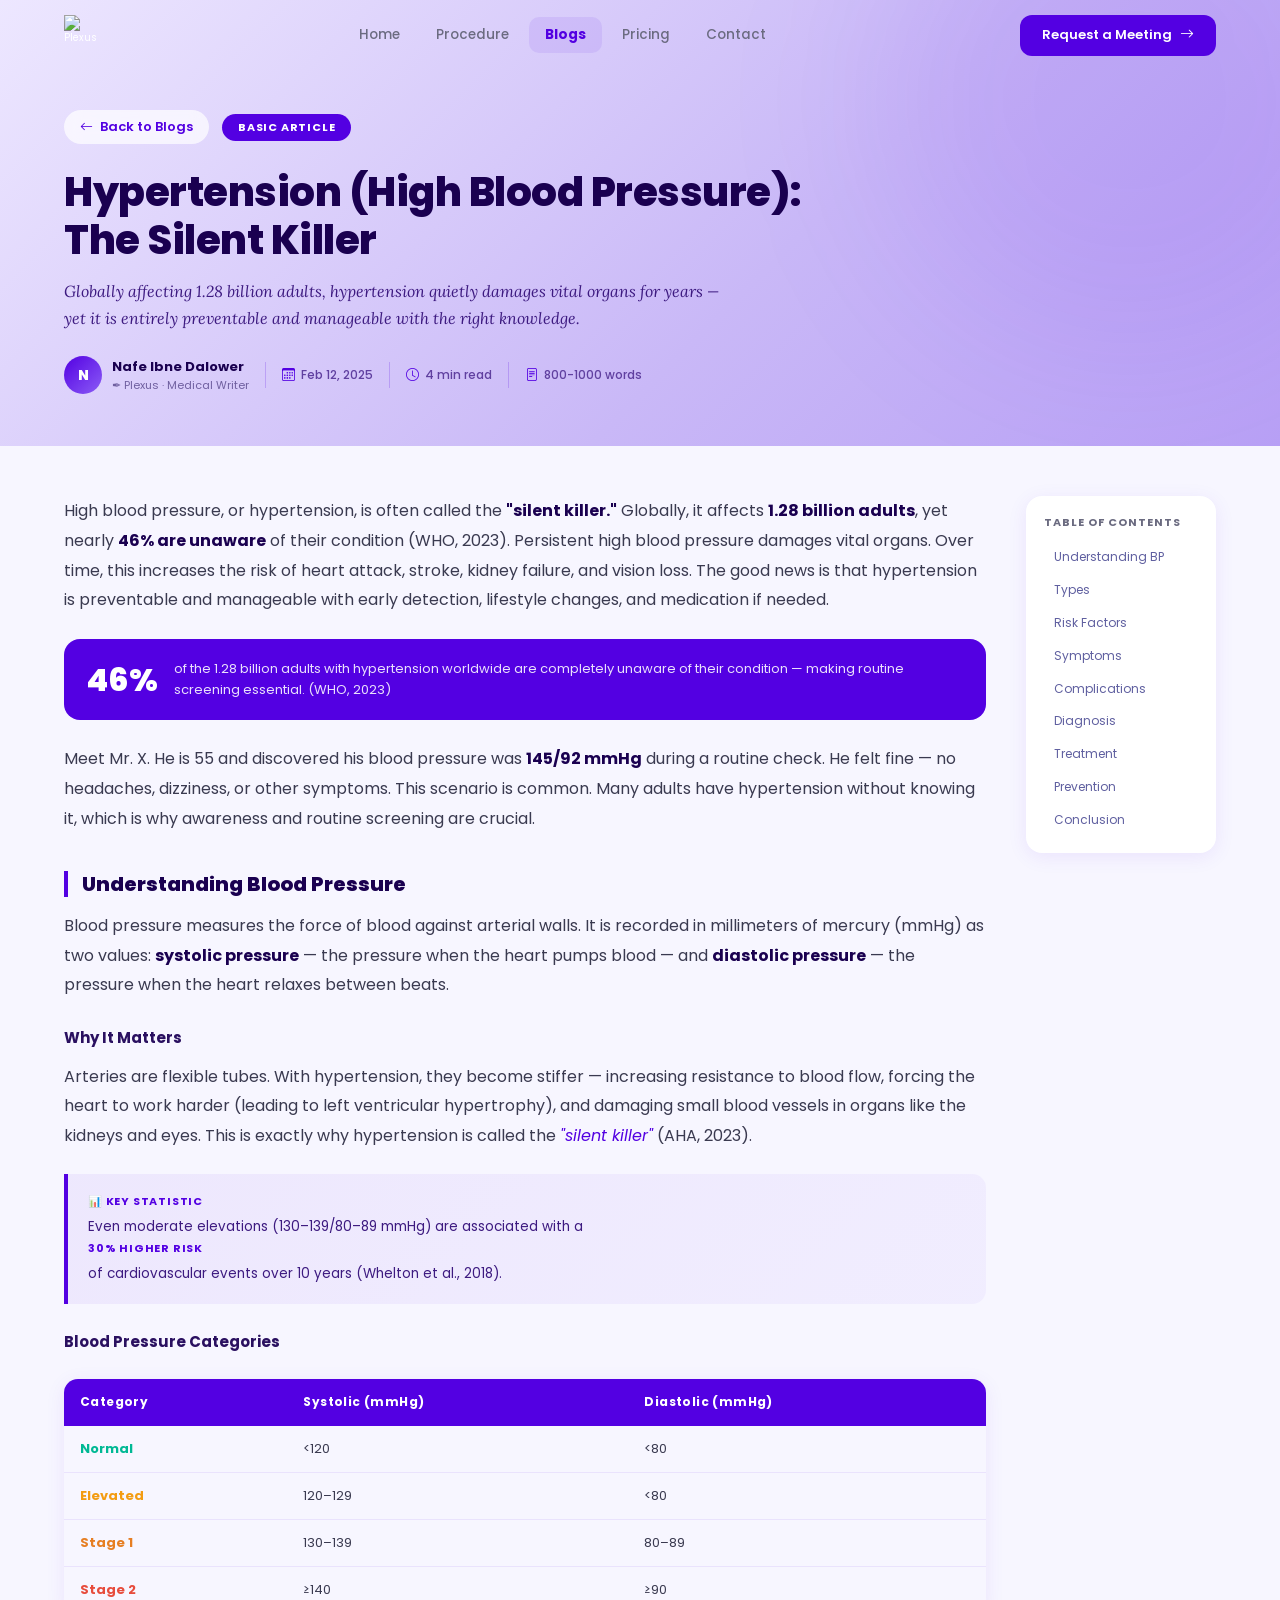
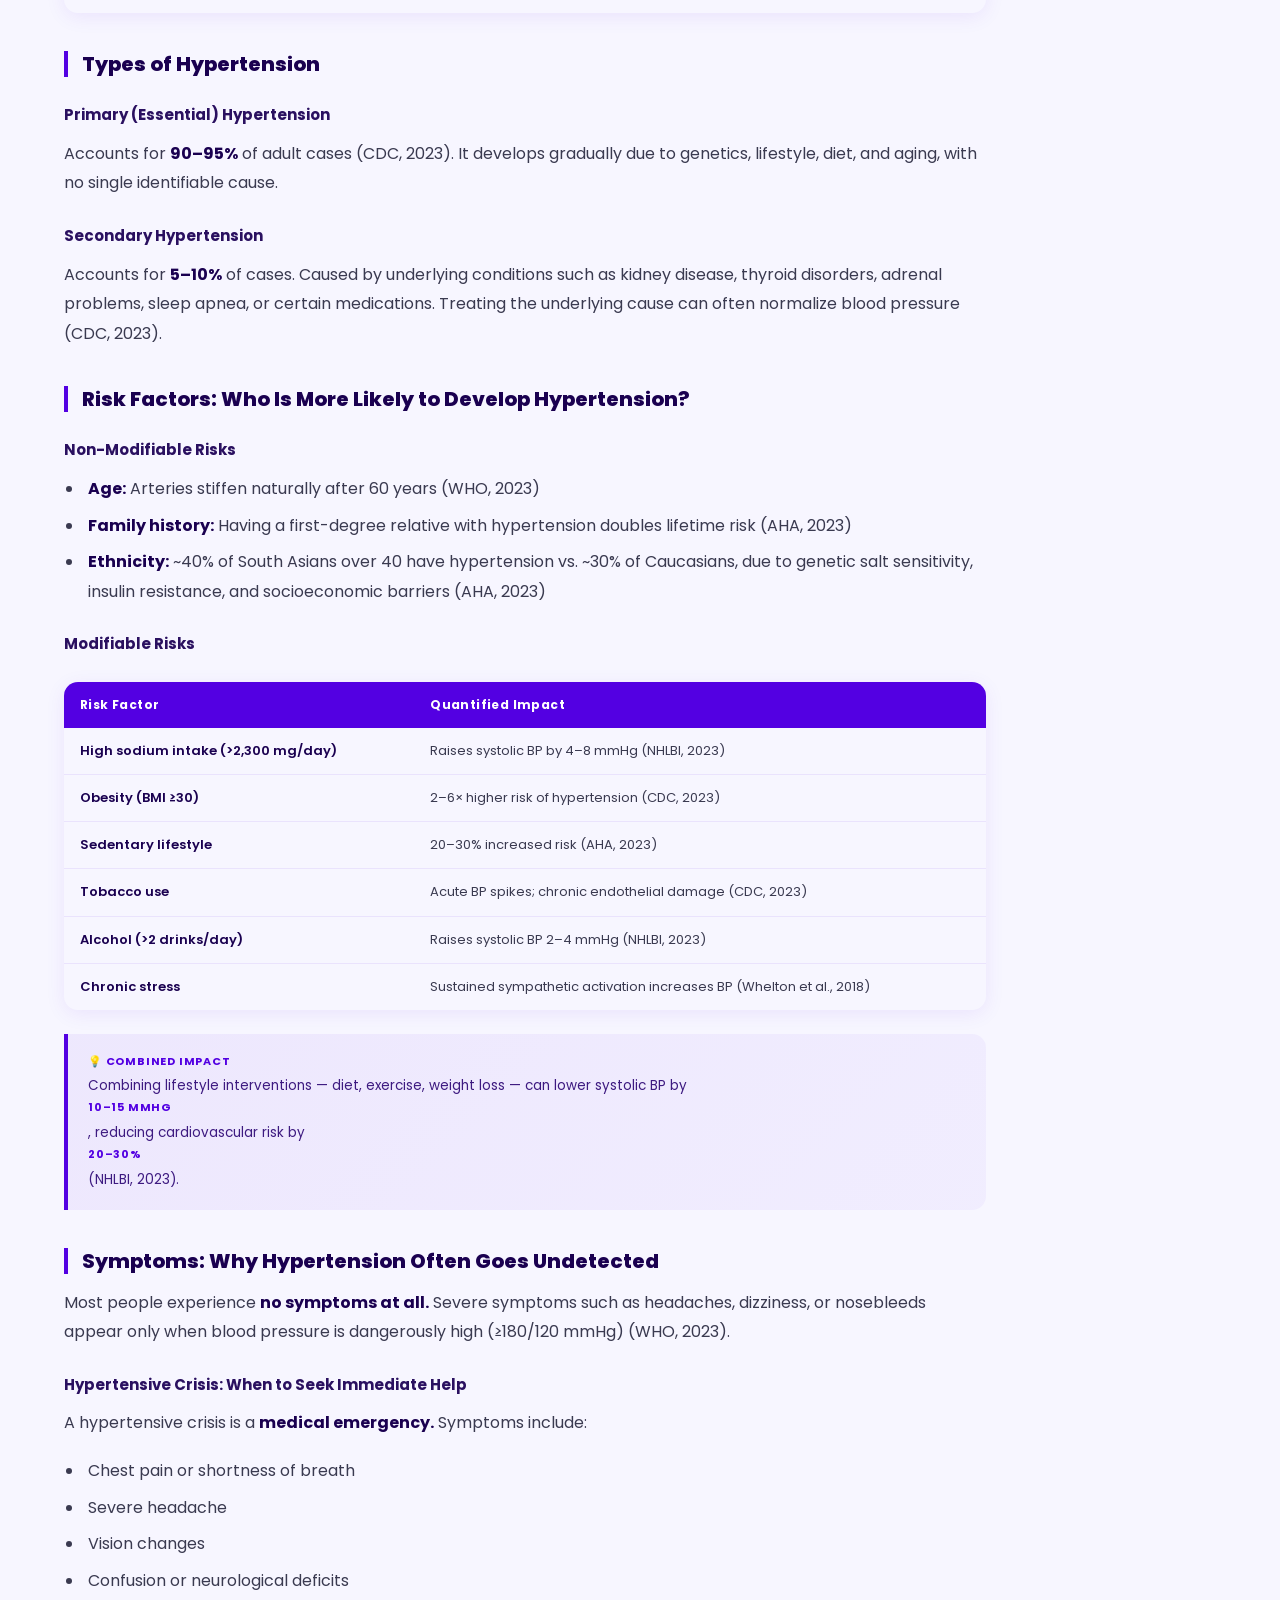
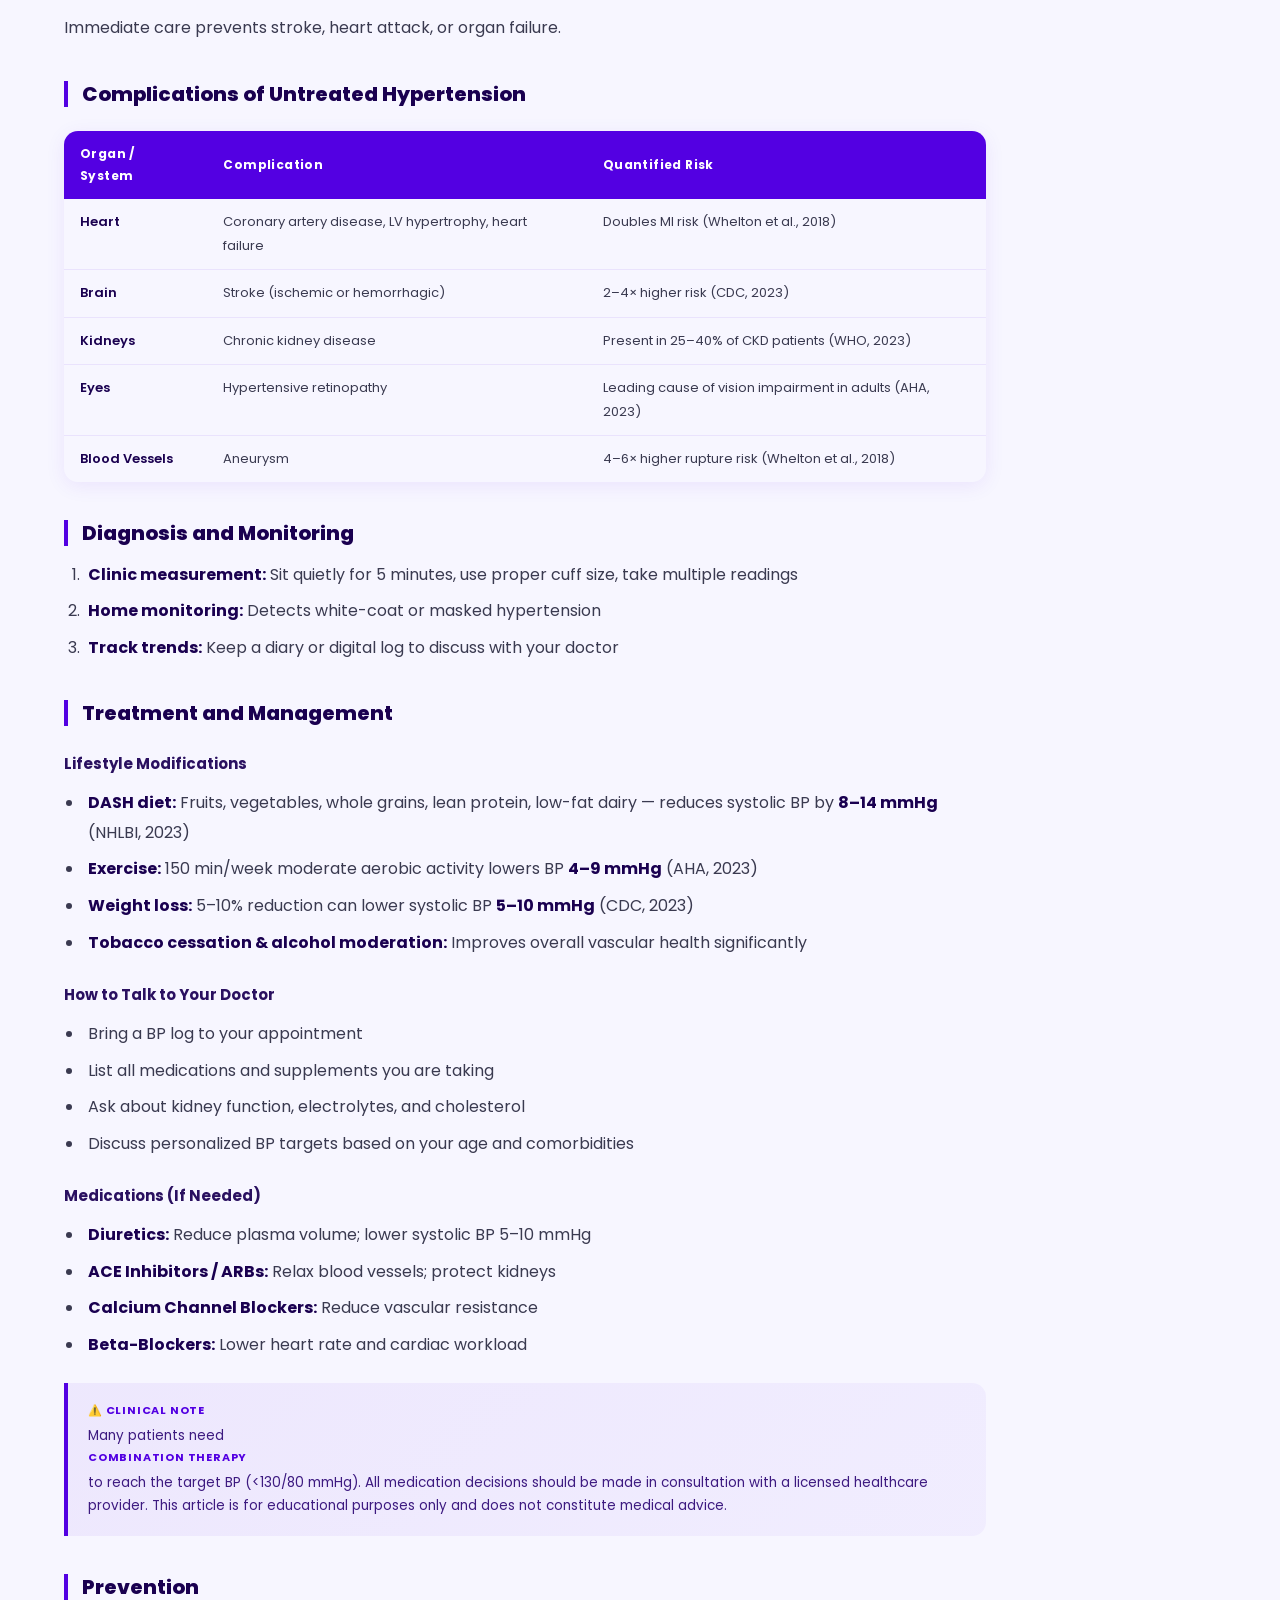
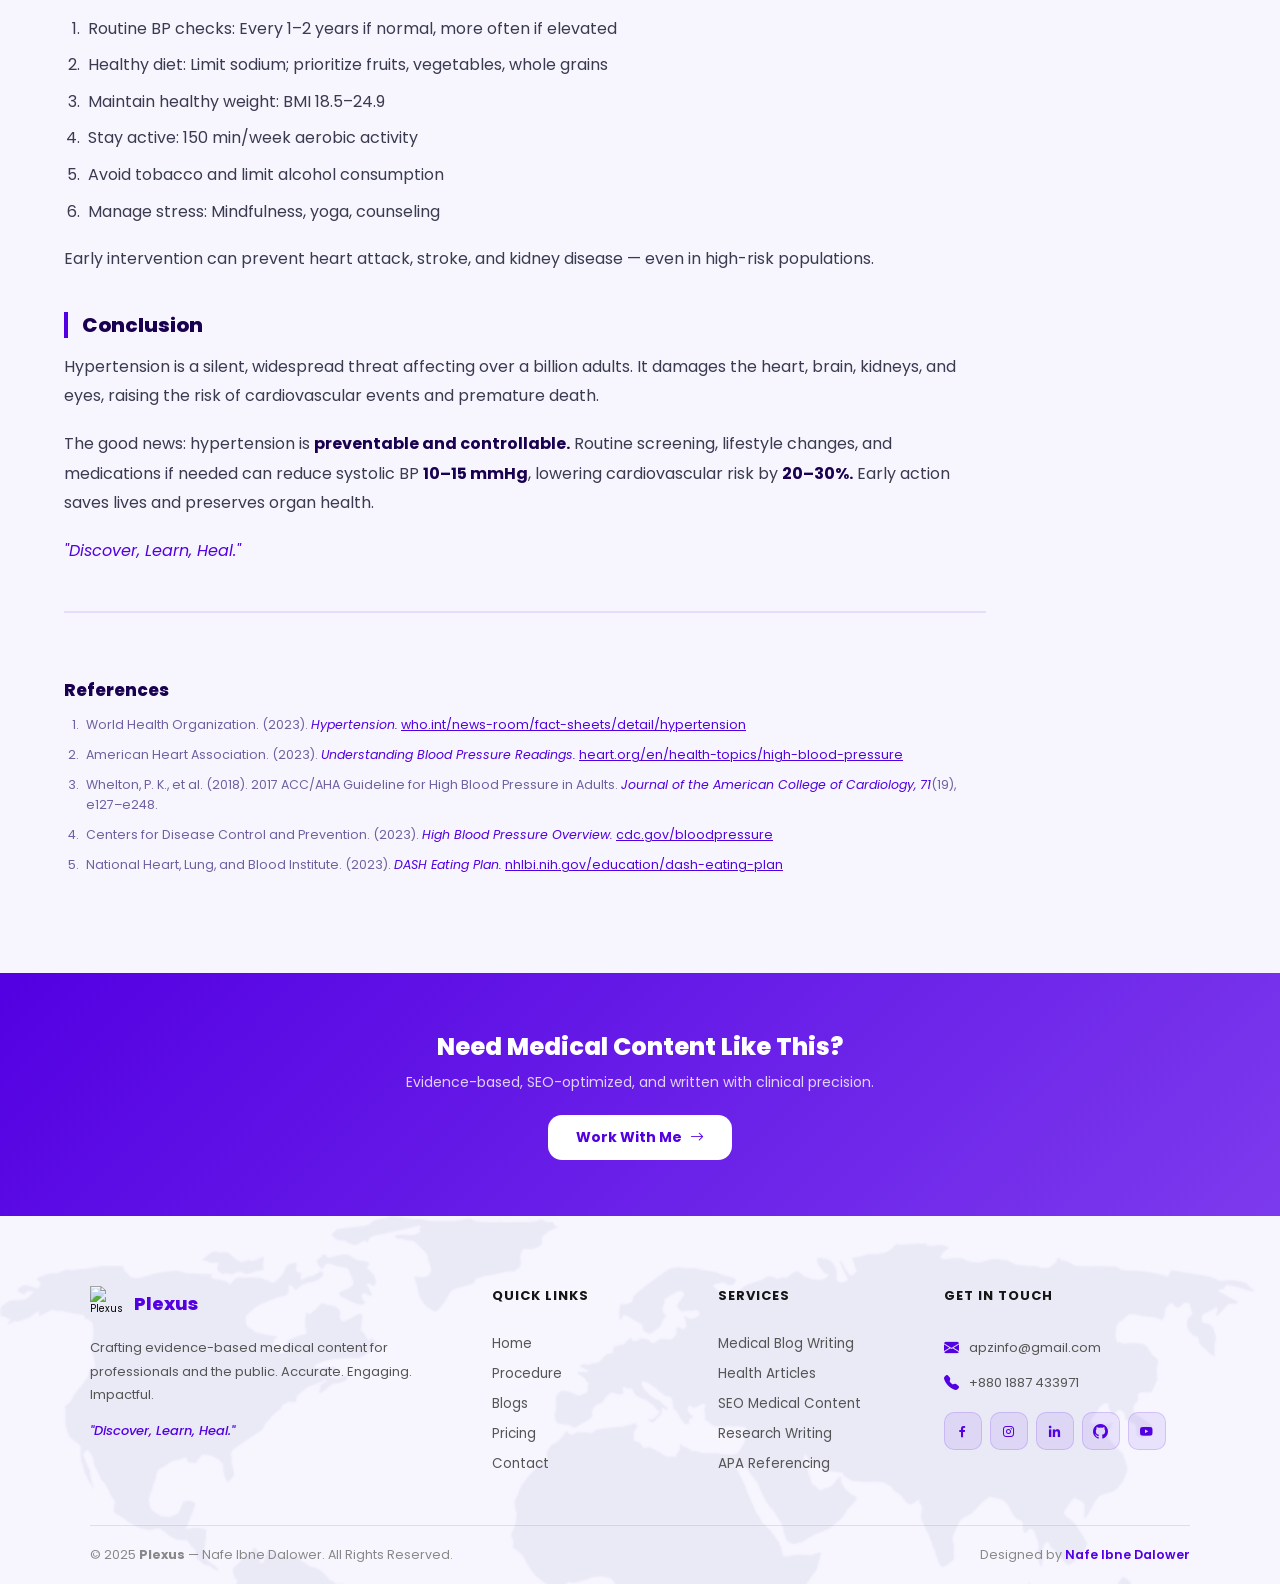
==== article/hypertension.html @ 5eb8d100 "initial commit" ====
<!DOCTYPE html>
<html lang="en">

<head>
  <meta charset="UTF-8">
  <meta http-equiv="X-UA-Compatible" content="IE=edge">
  <meta name="viewport" content="width=device-width, initial-scale=1.0">
  <title>Hypertension: The Silent Killer — Plexus</title>
  <link rel="icon" href="../assets/img/plexus.png">

  <link rel="preconnect" href="https://fonts.googleapis.com">
  <link rel="preconnect" href="https://fonts.gstatic.com" crossorigin>
  <link href="https://fonts.googleapis.com/css2?family=Poppins:wght@400;500;600;700;800&family=Lora:ital,wght@0,400;0,600;1,400&display=swap" rel="stylesheet">

  <link rel="stylesheet" href="../assets/css/aos.css">
  <link href="../assets/bootstrap-icons/bootstrap-icons.css" rel="stylesheet">
  <link href="https://unpkg.com/boxicons@2.1.4/css/boxicons.min.css" rel="stylesheet">
  <link rel="stylesheet" href="./style.css">
  <link rel="stylesheet" href="../style.css">

</head>

<body>

  <!-- HEADER -->
  <header class="header" id="header">
    <a href="../index.html" class="logo">
      <img src="../assets/img/plexus.PNG" alt="Plexus">
    </a>
    <nav class="navbar">
      <a href="../index.html#home" id="nava">Home</a>
      <a href="../index.html#procedure" id="nava">Procedure</a>
      <a href="../index.html#blogs" id="nava" class="active">Blogs</a>
      <a href="../index.html#pricing" id="nava">Pricing</a>
      <a href="../index.html#contact" id="nava">Contact</a>
    </nav>
    <a class="jnbtn" href="../index.html#contact">
      <span>Request a Meeting</span>
      <i class="bi bi-arrow-right"></i>
    </a>
    <div class="hamburger" id="hamburger">
      <span class="bar"></span>
      <span class="bar"></span>
      <span class="bar"></span>
    </div>
    <div class="mobile-nav" id="mobileNav">
      <a href="../index.html#home" id="nava">Home</a>
      <a href="../index.html#procedure" id="nava">Procedure</a>
      <a href="../index.html#blogs" id="nava">Blogs</a>
      <a href="../index.html#pricing" id="nava">Pricing</a>
      <a href="../index.html#contact" id="nava">Contact</a>
      <a href="../index.html#contact" class="mobile-cta">Request a Meeting <i class="bi bi-arrow-right"></i></a>
    </div>
  </header>

  <div class="article-page">

    <!-- HERO -->
    <div class="article-hero">
      <div class="article-hero-inner">
        <a href="../index.html#course" class="article-back">
          <i class="bi bi-arrow-left"></i> Back to Blogs
        </a>
        <div class="article-category-badge">Basic Article</div>
        <h1 class="article-hero-title">Hypertension (High Blood Pressure):<br>The Silent Killer</h1>
        <p class="article-hero-subtitle">
          Globally affecting 1.28 billion adults, hypertension quietly damages vital organs for years —
          yet it is entirely preventable and manageable with the right knowledge.
        </p>
        <div class="article-meta-row">
          <div class="article-author">
            <div class="article-author-avatar">N</div>
            <div>
              <span class="article-author-name">Nafe Ibne Dalower</span>
              <span class="article-author-role">✒ Plexus · Medical Writer</span>
            </div>
          </div>
          <div class="article-meta-divider"></div>
          <div class="article-meta-item"><i class="bi bi-calendar3"></i> Feb 12, 2025</div>
          <div class="article-meta-divider"></div>
          <div class="article-meta-item"><i class="bi bi-clock"></i> 4 min read</div>
          <div class="article-meta-divider"></div>
          <div class="article-meta-item"><i class="bi bi-file-text"></i> 800-1000 words</div>
        </div>
      </div>
    </div>

    <!-- BODY -->
    <div class="article-body-wrap">

      <article class="article-content">

        <p>
          High blood pressure, or hypertension, is often called the <strong>"silent killer."</strong>
          Globally, it affects <strong>1.28 billion adults</strong>, yet nearly <strong>46% are unaware</strong>
          of their condition (WHO, 2023). Persistent high blood pressure damages vital organs. Over time,
          this increases the risk of heart attack, stroke, kidney failure, and vision loss. The good news
          is that hypertension is preventable and manageable with early detection, lifestyle changes,
          and medication if needed.
        </p>

        <div class="article-stat-box">
          <span class="article-stat-num">46%</span>
          <span class="article-stat-text">of the 1.28 billion adults with hypertension worldwide are completely unaware of their condition — making routine screening essential. (WHO, 2023)</span>
        </div>

        <p>
          Meet Mr. X. He is 55 and discovered his blood pressure was <strong>145/92 mmHg</strong> during
          a routine check. He felt fine — no headaches, dizziness, or other symptoms. This scenario is
          common. Many adults have hypertension without knowing it, which is why awareness and routine
          screening are crucial.
        </p>

        <h2 id="understanding">Understanding Blood Pressure</h2>

        <p>
          Blood pressure measures the force of blood against arterial walls. It is recorded in millimeters
          of mercury (mmHg) as two values: <strong>systolic pressure</strong> — the pressure when the heart
          pumps blood — and <strong>diastolic pressure</strong> — the pressure when the heart relaxes
          between beats.
        </p>

        <h3>Why It Matters</h3>
        <p>
          Arteries are flexible tubes. With hypertension, they become stiffer — increasing resistance to
          blood flow, forcing the heart to work harder (leading to left ventricular hypertrophy), and
          damaging small blood vessels in organs like the kidneys and eyes. This is exactly why
          hypertension is called the <em>"silent killer"</em> (AHA, 2023).
        </p>

        <div class="article-callout">
          <strong>📊 Key Statistic</strong>
          Even moderate elevations (130–139/80–89 mmHg) are associated with a <strong>30% higher risk</strong>
          of cardiovascular events over 10 years (Whelton et al., 2018).
        </div>

        <h3>Blood Pressure Categories</h3>
        <div class="article-table-wrap">
          <table class="article-table">
            <thead>
              <tr>
                <th>Category</th>
                <th>Systolic (mmHg)</th>
                <th>Diastolic (mmHg)</th>
              </tr>
            </thead>
            <tbody>
              <tr><td><span class="bp-normal">Normal</span></td><td>&lt;120</td><td>&lt;80</td></tr>
              <tr><td><span class="bp-elevated">Elevated</span></td><td>120–129</td><td>&lt;80</td></tr>
              <tr><td><span class="bp-stage1">Stage 1</span></td><td>130–139</td><td>80–89</td></tr>
              <tr><td><span class="bp-stage2">Stage 2</span></td><td>≥140</td><td>≥90</td></tr>
            </tbody>
          </table>
        </div>

        <h2 id="types">Types of Hypertension</h2>

        <h3>Primary (Essential) Hypertension</h3>
        <p>
          Accounts for <strong>90–95%</strong> of adult cases (CDC, 2023). It develops gradually due
          to genetics, lifestyle, diet, and aging, with no single identifiable cause.
        </p>

        <h3>Secondary Hypertension</h3>
        <p>
          Accounts for <strong>5–10%</strong> of cases. Caused by underlying conditions such as kidney
          disease, thyroid disorders, adrenal problems, sleep apnea, or certain medications.
          Treating the underlying cause can often normalize blood pressure (CDC, 2023).
        </p>

        <h2 id="risk-factors">Risk Factors: Who Is More Likely to Develop Hypertension?</h2>

        <h3>Non-Modifiable Risks</h3>
        <ul>
          <li><strong>Age:</strong> Arteries stiffen naturally after 60 years (WHO, 2023)</li>
          <li><strong>Family history:</strong> Having a first-degree relative with hypertension doubles lifetime risk (AHA, 2023)</li>
          <li><strong>Ethnicity:</strong> ~40% of South Asians over 40 have hypertension vs. ~30% of Caucasians, due to genetic salt sensitivity, insulin resistance, and socioeconomic barriers (AHA, 2023)</li>
        </ul>

        <h3>Modifiable Risks</h3>
        <div class="article-table-wrap">
          <table class="article-table">
            <thead>
              <tr><th>Risk Factor</th><th>Quantified Impact</th></tr>
            </thead>
            <tbody>
              <tr><td>High sodium intake (&gt;2,300 mg/day)</td><td>Raises systolic BP by 4–8 mmHg (NHLBI, 2023)</td></tr>
              <tr><td>Obesity (BMI ≥30)</td><td>2–6× higher risk of hypertension (CDC, 2023)</td></tr>
              <tr><td>Sedentary lifestyle</td><td>20–30% increased risk (AHA, 2023)</td></tr>
              <tr><td>Tobacco use</td><td>Acute BP spikes; chronic endothelial damage (CDC, 2023)</td></tr>
              <tr><td>Alcohol (&gt;2 drinks/day)</td><td>Raises systolic BP 2–4 mmHg (NHLBI, 2023)</td></tr>
              <tr><td>Chronic stress</td><td>Sustained sympathetic activation increases BP (Whelton et al., 2018)</td></tr>
            </tbody>
          </table>
        </div>

        <div class="article-callout">
          <strong>💡 Combined Impact</strong>
          Combining lifestyle interventions — diet, exercise, weight loss — can lower systolic BP by
          <strong>10–15 mmHg</strong>, reducing cardiovascular risk by <strong>20–30%</strong> (NHLBI, 2023).
        </div>

        <h2 id="symptoms">Symptoms: Why Hypertension Often Goes Undetected</h2>

        <p>
          Most people experience <strong>no symptoms at all.</strong> Severe symptoms such as headaches,
          dizziness, or nosebleeds appear only when blood pressure is dangerously high (≥180/120 mmHg) (WHO, 2023).
        </p>

        <h3>Hypertensive Crisis: When to Seek Immediate Help</h3>
        <p>A hypertensive crisis is a <strong>medical emergency.</strong> Symptoms include:</p>
        <ul>
          <li>Chest pain or shortness of breath</li>
          <li>Severe headache</li>
          <li>Vision changes</li>
          <li>Confusion or neurological deficits</li>
        </ul>
        <p>Immediate care prevents stroke, heart attack, or organ failure.</p>

        <h2 id="complications">Complications of Untreated Hypertension</h2>

        <div class="article-table-wrap">
          <table class="article-table">
            <thead>
              <tr><th>Organ / System</th><th>Complication</th><th>Quantified Risk</th></tr>
            </thead>
            <tbody>
              <tr><td>Heart</td><td>Coronary artery disease, LV hypertrophy, heart failure</td><td>Doubles MI risk (Whelton et al., 2018)</td></tr>
              <tr><td>Brain</td><td>Stroke (ischemic or hemorrhagic)</td><td>2–4× higher risk (CDC, 2023)</td></tr>
              <tr><td>Kidneys</td><td>Chronic kidney disease</td><td>Present in 25–40% of CKD patients (WHO, 2023)</td></tr>
              <tr><td>Eyes</td><td>Hypertensive retinopathy</td><td>Leading cause of vision impairment in adults (AHA, 2023)</td></tr>
              <tr><td>Blood Vessels</td><td>Aneurysm</td><td>4–6× higher rupture risk (Whelton et al., 2018)</td></tr>
            </tbody>
          </table>
        </div>

        <h2 id="diagnosis">Diagnosis and Monitoring</h2>
        <ol>
          <li><strong>Clinic measurement:</strong> Sit quietly for 5 minutes, use proper cuff size, take multiple readings</li>
          <li><strong>Home monitoring:</strong> Detects white-coat or masked hypertension</li>
          <li><strong>Track trends:</strong> Keep a diary or digital log to discuss with your doctor</li>
        </ol>

        <h2 id="treatment">Treatment and Management</h2>

        <h3>Lifestyle Modifications</h3>
        <ul>
          <li><strong>DASH diet:</strong> Fruits, vegetables, whole grains, lean protein, low-fat dairy — reduces systolic BP by <strong>8–14 mmHg</strong> (NHLBI, 2023)</li>
          <li><strong>Exercise:</strong> 150 min/week moderate aerobic activity lowers BP <strong>4–9 mmHg</strong> (AHA, 2023)</li>
          <li><strong>Weight loss:</strong> 5–10% reduction can lower systolic BP <strong>5–10 mmHg</strong> (CDC, 2023)</li>
          <li><strong>Tobacco cessation & alcohol moderation:</strong> Improves overall vascular health significantly</li>
        </ul>

        <h3>How to Talk to Your Doctor</h3>
        <ul>
          <li>Bring a BP log to your appointment</li>
          <li>List all medications and supplements you are taking</li>
          <li>Ask about kidney function, electrolytes, and cholesterol</li>
          <li>Discuss personalized BP targets based on your age and comorbidities</li>
        </ul>

        <h3>Medications (If Needed)</h3>
        <ul>
          <li><strong>Diuretics:</strong> Reduce plasma volume; lower systolic BP 5–10 mmHg</li>
          <li><strong>ACE Inhibitors / ARBs:</strong> Relax blood vessels; protect kidneys</li>
          <li><strong>Calcium Channel Blockers:</strong> Reduce vascular resistance</li>
          <li><strong>Beta-Blockers:</strong> Lower heart rate and cardiac workload</li>
        </ul>

        <div class="article-callout">
          <strong>⚠️ Clinical Note</strong>
          Many patients need <strong>combination therapy</strong> to reach the target BP (&lt;130/80 mmHg).
          All medication decisions should be made in consultation with a licensed healthcare provider.
          This article is for educational purposes only and does not constitute medical advice.
        </div>

        <h2 id="prevention">Prevention</h2>
        <ol>
          <li>Routine BP checks: Every 1–2 years if normal, more often if elevated</li>
          <li>Healthy diet: Limit sodium; prioritize fruits, vegetables, whole grains</li>
          <li>Maintain healthy weight: BMI 18.5–24.9</li>
          <li>Stay active: 150 min/week aerobic activity</li>
          <li>Avoid tobacco and limit alcohol consumption</li>
          <li>Manage stress: Mindfulness, yoga, counseling</li>
        </ol>
        <p>Early intervention can prevent heart attack, stroke, and kidney disease — even in high-risk populations.</p>

        <h2 id="conclusion">Conclusion</h2>
        <p>
          Hypertension is a silent, widespread threat affecting over a billion adults. It damages
          the heart, brain, kidneys, and eyes, raising the risk of cardiovascular events and premature death.
        </p>
        <p>
          The good news: hypertension is <strong>preventable and controllable.</strong> Routine
          screening, lifestyle changes, and medications if needed can reduce systolic BP
          <strong>10–15 mmHg</strong>, lowering cardiovascular risk by <strong>20–30%.</strong>
          Early action saves lives and preserves organ health.
        </p>
        <p><em>"Discover, Learn, Heal."</em></p>

        <div class="article-references">
          <h2>References</h2>
          <ol>
            <li>World Health Organization. (2023). <em>Hypertension.</em> <a href="https://www.who.int/news-room/fact-sheets/detail/hypertension" target="_blank">who.int/news-room/fact-sheets/detail/hypertension</a></li>
            <li>American Heart Association. (2023). <em>Understanding Blood Pressure Readings.</em> <a href="https://www.heart.org/en/health-topics/high-blood-pressure" target="_blank">heart.org/en/health-topics/high-blood-pressure</a></li>
            <li>Whelton, P. K., et al. (2018). 2017 ACC/AHA Guideline for High Blood Pressure in Adults. <em>Journal of the American College of Cardiology, 71</em>(19), e127–e248.</li>
            <li>Centers for Disease Control and Prevention. (2023). <em>High Blood Pressure Overview.</em> <a href="https://www.cdc.gov/bloodpressure" target="_blank">cdc.gov/bloodpressure</a></li>
            <li>National Heart, Lung, and Blood Institute. (2023). <em>DASH Eating Plan.</em> <a href="https://www.nhlbi.nih.gov/education/dash-eating-plan" target="_blank">nhlbi.nih.gov/education/dash-eating-plan</a></li>
          </ol>
        </div>

      </article>

      <!-- SIDEBAR -->
      <aside class="article-sidebar">
        <div class="sidebar-card">
          <h4>Table of Contents</h4>
          <ul class="toc-list">
            <li><a href="#understanding">Understanding BP</a></li>
            <li><a href="#types">Types</a></li>
            <li><a href="#risk-factors">Risk Factors</a></li>
            <li><a href="#symptoms">Symptoms</a></li>
            <li><a href="#complications">Complications</a></li>
            <li><a href="#diagnosis">Diagnosis</a></li>
            <li><a href="#treatment">Treatment</a></li>
            <li><a href="#prevention">Prevention</a></li>
            <li><a href="#conclusion">Conclusion</a></li>
          </ul>
        </div>
    </div>

    <!-- FOOTER CTA -->
    <div class="article-footer-cta">
      <h3>Need Medical Content Like This?</h3>
      <p>Evidence-based, SEO-optimized, and written with clinical precision.</p>
      <a href="../index.html#contact">Work With Me <i class="bi bi-arrow-right"></i></a>
    </div>

  </div>

  <!-- FOOTER -->
  <footer class="footer">
    <div class="footer-inner">
      <div class="footer-brand">
        <div class="footer-logo">
          <img src="../assets/img/plexus.PNG" alt="Plexus">
          <span>Plexus</span>
        </div>
        <p class="footer-tagline">Crafting evidence-based medical content for professionals and the public. Accurate. Engaging. Impactful.</p>
        <em class="footer-quote">"Discover, Learn, Heal."</em>
      </div>
      <div class="footer-links">
        <h4>Quick Links</h4>
        <a href="../index.html#home">Home</a>
        <a href="../index.html#about">Procedure</a>
        <a href="../index.html#course">Blogs</a>
        <a href="../index.html#motivationals">Pricing</a>
        <a href="../index.html#contact">Contact</a>
      </div>
      <div class="footer-services">
        <h4>Services</h4>
        <span>Medical Blog Writing</span>
        <span>Health Articles</span>
        <span>SEO Medical Content</span>
        <span>Research Writing</span>
        <span>APA Referencing</span>
      </div>
      <div class="footer-contact">
        <h4>Get In Touch</h4>
        <a href="mailto:apzinfo@gmail.com"><i class="bi bi-envelope-fill"></i> apzinfo@gmail.com</a>
        <a href="tel:+8801887433971"><i class="bi bi-telephone-fill"></i> +880 1887 433971</a>
        <div class="footer-socials">
          <a href="#" title="Facebook"><i class="bx bxl-facebook"></i></a>
          <a href="#" title="Instagram"><i class="bx bxl-instagram"></i></a>
          <a href="#" title="LinkedIn"><i class="bx bxl-linkedin"></i></a>
          <a href="#" title="GitHub"><i class="bi bi-github"></i></a>
          <a href="#" title="YouTube"><i class="bx bxl-youtube"></i></a>
        </div>
      </div>
    </div>
    <div class="footer-bottom">
      <span>&copy; 2025 <strong>Plexus</strong> — Nafe Ibne Dalower. All Rights Reserved.</span>
      <span>Designed by <a href="../index.html">Nafe Ibne Dalower</a></span>
    </div>
  </footer>

  <script src="../assets/js/aos.js"></script>
  <script>
    AOS.init();
    window.addEventListener('scroll', () => {
      document.getElementById('header').classList.toggle('sticky', window.scrollY > 10);
    });
    const hamburger = document.getElementById('hamburger');
    const mobileNav = document.getElementById('mobileNav');
    hamburger.addEventListener('click', () => {
      hamburger.classList.toggle('active');
      mobileNav.classList.toggle('active');
    });
  </script>

</body>
</html>
---- article/style.css ----
:root {
        --purple: #5300e2;
        --purple-light: rgba(83, 0, 226, 0.08);
        --dark: #111118;
        --muted: #6b6b80;
        --bg: #f7f6ff;
    }

    .article-page {
        min-height: 100vh;
        background: var(--bg);
    }

    /* ---- HERO ---- */
    .article-hero {
        background: linear-gradient(135deg, #ede7ff 0%, #c9b8f7 60%, #b8a0f5 100%);
        padding: 110px 5% 52px;
        position: relative;
        overflow: hidden;
    }

    .article-hero::before {
        content: '';
        position: absolute;
        width: 500px;
        height: 500px;
        border-radius: 50%;
        background: rgba(83, 0, 226, 0.08);
        top: -150px;
        right: -100px;
        filter: blur(80px);
    }

    .article-hero-inner {
        margin: 0 auto;
        position: relative;
        z-index: 1;
    }

    .article-back {
        display: inline-flex;
        align-items: center;
        gap: 7px;
        font-family: 'Poppins', sans-serif;
        font-size: 13px;
        font-weight: 600;
        color: var(--purple);
        text-decoration: none;
        background: rgba(255, 255, 255, 0.7);
        padding: 7px 16px;
        border-radius: 30px;
        margin-bottom: 24px;
        backdrop-filter: blur(8px);
        transition: background 0.3s, transform 0.3s;
    }

    .article-back:hover {
        background: #fff;
        transform: translateX(-4px);
        color: var(--purple);
    }

    .article-category-badge {
        display: inline-block;
        background: #5300e2;
        color: #fff;
        font-family: 'Poppins', sans-serif;
        font-size: 11px;
        font-weight: 700;
        letter-spacing: 0.8px;
        text-transform: uppercase;
        padding: 5px 16px;
        border-radius: 30px;
        margin-bottom: 16px;;
        margin-left: 10px;
    
    }

    .article-hero-title {
        font-family: 'Poppins', sans-serif;
        font-weight: 800;
        font-size: clamp(26px, 4vw, 40px);
        color: #1a0050;
        line-height: 1.2;
        margin-bottom: 14px;
        letter-spacing: -0.5px;
    }

    .article-hero-subtitle {
        font-family: 'Lora', serif;
        font-size: 16px;
        color: #3d1a80;
        line-height: 1.7;
        margin-bottom: 24px;
        font-style: italic;
        max-width: 680px;
    }

    .article-meta-row {
        display: flex;
        flex-wrap: wrap;
        align-items: center;
        gap: 16px;
    }

    .article-author {
        display: flex;
        align-items: center;
        gap: 10px;
    }

    .article-author-avatar {
        width: 38px;
        height: 38px;
        border-radius: 50%;
        background: linear-gradient(135deg, #5300e2, #8b5cf6);
        display: flex;
        align-items: center;
        justify-content: center;
        font-family: 'Poppins', sans-serif;
        font-weight: 800;
        font-size: 14px;
        color: #fff;
        flex-shrink: 0;
    }

    .article-author-name {
        display: block;
        font-family: 'Poppins', sans-serif;
        font-size: 13px;
        font-weight: 700;
        color: #1a0050;
    }

    .article-author-role {
        display: block;
        font-family: 'Poppins', sans-serif;
        font-size: 11px;
        color: #7060a0;
    }

    .article-meta-divider {
        width: 1px;
        height: 26px;
        background: rgba(83, 0, 226, 0.2);
    }

    .article-meta-item {
        display: flex;
        align-items: center;
        gap: 6px;
        font-family: 'Poppins', sans-serif;
        font-size: 12px;
        font-weight: 500;
        color: #6040a0;
    }

    .article-meta-item i {
        font-size: 13px;
        color: #5300e2;
    }

    /* ---- LAYOUT ---- */
    .article-body-wrap {
        margin: 0 auto;
        padding: 50px 5% 80px;
        /* match navbar 5% */
        display: grid;
        grid-template-columns: 1fr 190px;
        gap: 40px;
        align-items: start;
    }

    /* ---- CONTENT ---- */
    .article-content {
        font-family: 'Lora', serif;
        font-size: 16px;
        color: #3a3a50;
        line-height: 1.85;
    }

    .article-content h2 {
        font-family: 'Poppins', sans-serif;
        font-weight: 800;
        font-size: 20px;
        color: #1a0050;
        margin: 38px 0 14px;
        padding-left: 14px;
        border-left: 4px solid #5300e2;
        line-height: 1.3;
          scroll-margin-top: 90px; /* 70px navbar + 20px breathing room */

    }

    .article-content h3 {
        font-family: 'Poppins', sans-serif;
        font-weight: 700;
        font-size: 15px;
        color: #2a1060;
        margin: 24px 0 10px;
          scroll-margin-top: 90px; /* 70px navbar + 20px breathing room */

    }

    .article-content p {
        margin-bottom: 18px;
    }

    .article-content strong {
        font-weight: 700;
        color: #1a0050;
    }

    .article-content em {
        color: #5300e2;
        font-style: italic;
    }

    .article-content ul,
    .article-content ol {
        margin: 0 0 18px 20px;
        padding: 0;
    }

    .article-content li {
        list-style: disc;
        margin-bottom: 7px;
        padding-left: 4px;
        color: #3a3a50;
    }

    .article-content ol li {
        list-style: decimal;
    }

    /* Callout box */
    .article-callout {
        background: linear-gradient(135deg, rgba(83, 0, 226, 0.06), rgba(139, 92, 246, 0.06));
        border-left: 4px solid #5300e2;
        border-radius: 0 14px 14px 0;
        padding: 18px 20px;
        margin: 24px 0;
        font-family: 'Poppins', sans-serif;
        font-size: 13.5px;
        color: #3d1a80;
        line-height: 1.7;
    }

    .article-callout strong {
        color: #5300e2;
        font-weight: 700;
        display: block;
        margin-bottom: 5px;
        font-size: 11px;
        text-transform: uppercase;
        letter-spacing: 0.8px;
    }

    /* Stat box */
    .article-stat-box {
        background: #5300e2;
        border-radius: 16px;
        padding: 20px 22px;
        margin: 24px 0;
        display: flex;
        align-items: center;
        gap: 16px;
    }

    .article-stat-num {
        font-family: 'Poppins', sans-serif;
        font-weight: 800;
        font-size: 32px;
        color: #fff;
        line-height: 1;
        flex-shrink: 0;
    }

    .article-stat-text {
        font-family: 'Poppins', sans-serif;
        font-size: 13px;
        color: rgba(255, 255, 255, 0.88);
        line-height: 1.6;
    }

    /* Tables */
    .article-table-wrap {
        overflow-x: auto;
        margin: 24px 0;
        border-radius: 14px;
        box-shadow: 0 4px 20px rgba(83, 0, 226, 0.08);
    }

    .article-table {
        width: 100%;
        border-collapse: collapse;
        font-family: 'Poppins', sans-serif;
        font-size: 13px;
    }

    .article-table thead {
        background: #5300e2;
        color: #fff;
    }

    .article-table thead th {
        padding: 12px 16px;
        font-weight: 700;
        text-align: left;
        font-size: 12px;
        letter-spacing: 0.4px;
    }

    .article-table tbody tr {
        border-bottom: 1px solid rgba(83, 0, 226, 0.08);
        transition: background 0.2s;
    }

    .article-table tbody tr:hover {
        background: rgba(83, 0, 226, 0.04);
    }

    .article-table tbody tr:last-child {
        border-bottom: none;
    }

    .article-table td {
        padding: 11px 16px;
        color: #3a3a50;
        vertical-align: top;
    }

    .article-table td:first-child {
        font-weight: 600;
        color: #1a0050;
    }

    .bp-normal {
        color: #00b894;
        font-weight: 700;
    }

    .bp-elevated {
        color: #f39c12;
        font-weight: 700;
    }

    .bp-stage1 {
        color: #e67e22;
        font-weight: 700;
    }

    .bp-stage2 {
        color: #e74c3c;
        font-weight: 700;
    }

    /* References */
    .article-references {
        margin-top: 46px;
        padding-top: 28px;
        border-top: 2px solid rgba(83, 0, 226, 0.1);
    }

    .article-references h2 {
        font-family: 'Poppins', sans-serif;
        font-weight: 800;
        font-size: 17px;
        color: #1a0050;
        margin-bottom: 14px;
        border-left: none;
        padding-left: 0;
    }

    .article-references ol {
        margin-left: 18px;
    }

    .article-references li {
        font-family: 'Poppins', sans-serif;
        font-size: 12.5px;
        color: #7060a0;
        margin-bottom: 10px;
        line-height: 1.6;
    }

    .article-references a {
        color: #5300e2;
        text-decoration: underline;
        word-break: break-all;
    }

    /* ---- SIDEBAR ---- */
    .article-sidebar {
        position: sticky;
        top: 88px;
    }

    .sidebar-card {
        background: #fff;
        border-radius: 16px;
        padding: 18px;
        box-shadow: 0 4px 20px rgba(83, 0, 226, 0.08);
        margin-bottom: 18px;
    }

    .sidebar-card h4 {
        font-family: 'Poppins', sans-serif;
        font-weight: 700;
        font-size: 11px;
        text-transform: uppercase;
        letter-spacing: 1px;
        color: var(--muted);
        margin-bottom: 12px;
    }

    .toc-list {
        list-style: none;
        padding: 0;
        margin: 0;
        display: flex;
        flex-direction: column;
        gap: 4px;
    }

    .toc-list a {
        font-family: 'Poppins', sans-serif;
        font-size: 12px;
        color: #6060a0;
        text-decoration: none;
        padding: 6px 10px;
        border-radius: 8px;
        display: block;
        transition: background 0.2s, color 0.2s, padding-left 0.2s;
        line-height: 1.4;
    }

    .toc-list a:hover {
        background: var(--purple-light);
        color: var(--purple);
        padding-left: 14px;
    }


    /* ---- FOOTER CTA ---- */
    .article-footer-cta {
        background: linear-gradient(135deg, #5300e2, #7c3aed);
        padding: 56px 5%;
        text-align: center;
    }

    .article-footer-cta h3 {
        font-family: 'Poppins', sans-serif;
        font-weight: 800;
        font-size: 24px;
        color: #fff;
        margin-bottom: 8px;
    }

    .article-footer-cta p {
        font-family: 'Poppins', sans-serif;
        font-size: 14px;
        color: rgba(255, 255, 255, 0.8);
        margin-bottom: 22px;
    }

    .article-footer-cta a {
        display: inline-flex;
        align-items: center;
        gap: 8px;
        padding: 12px 28px;
        border-radius: 14px;
        background: #fff;
        color: #5300e2;
        font-family: 'Poppins', sans-serif;
        font-weight: 700;
        font-size: 14px;
        text-decoration: none;
        transition: transform 0.3s, box-shadow 0.3s;
    }

    .article-footer-cta a:hover {
        transform: translateY(-3px);
        box-shadow: 0 10px 30px rgba(0, 0, 0, 0.2);
        color: #5300e2;
    }

    /* ---- RESPONSIVE ---- */
    @media (max-width: 820px) {
        .article-body-wrap {
            grid-template-columns: 1fr;
            padding: 40px 5% 60px;
            /* keep 5% on mobile too */
        }

        .article-sidebar {
            position: static;
            display: grid;
            grid-template-columns: 1fr 1fr;
            gap: 14px;
        }
    }

    @media (max-width: 520px) {
        .article-hero {
  .article-hero { padding: 100px 5% 36px; }

        }

        .article-sidebar {
            grid-template-columns: 1fr;
        }

        .article-meta-divider {
            display: none;
        }

        .article-content {
            font-size: 15px;
        }
    }
---- style.css ----
* {
    margin: 0px;
    padding: 0px;
    box-sizing: border-box;
    font-family: 'Poppins', sans-sarif;
    border: none;
    outline: none;
    scroll-behavior: smooth;
}

html {
    font-size: 60.5%;
}

body {
    color: var(--text-color);
    background-color: var(--bg);
        overflow-x: hidden;
}

section {
    min-height: 100vh;
    padding: 10rem 5% 2rem;
}

.section-title {
    padding-bottom: 40px;
}

.section-title h2 {
    font-size: 14px;
    font-weight: 500;
    padding: 0;
    line-height: 1px;
    margin: 0 0 5px 0;
    letter-spacing: 2px;
    text-transform: uppercase;
    color: #aaaaaa;
    font-family: "Poppins", sans-serif;
}

.section-title h2::after {
    content: "";
    width: 120px;
    height: 1px;
    display: inline-block;
    background: #5300e2;
    margin: 4px 10px;
}

.section-title p {
    margin: 0;
    margin: 0;
    font-size: 36px;
    font-weight: 700;
    text-transform: uppercase;
    font-family: "Poppins", sans-serif;
    color: #151515;
}

a {
    text-decoration: none;
    color: #fff;
}

li {
    list-style: none;
}

/* =====================
   CSS VARIABLES
===================== */
:root {
  --purple: #5300e2;
  --purple-light: rgba(83, 0, 226, 0.08);
  --purple-mid: rgba(83, 0, 226, 0.15);
  --dark: #111118;
  --text: #2a2a35;
  --muted: #6b6b80;
  --white: #ffffff;
  --bg: #f7f6ff;
}

/* =====================
   NAVBAR
===================== */
.header {
  position: fixed;
  top: 0;
  left: 0;
  width: 100%;
  z-index: 1000;
  padding: 0 5%;
  height: 70px;
  display: flex;
  align-items: center;
  justify-content: space-between;
  transition: background 0.4s ease, box-shadow 0.4s ease;
}

.header.sticky {
  background: rgba(255, 255, 255, 0.92);
  backdrop-filter: blur(14px);
  -webkit-backdrop-filter: blur(14px);
  box-shadow: 0 2px 24px rgba(83, 0, 226, 0.08);
}

/* Logo */
.logo {
  display: flex;
  align-items: center;
  gap: 10px;
  text-decoration: none;
}

.logo img {
  width: 40px;
  height: 40px;
  object-fit: contain;
}

.logo span {
  font-family: 'Poppins', sans-serif;
  font-weight: 800;
  font-size: 18px;
  color: var(--purple);
  letter-spacing: -0.3px;
}

/* Desktop nav links */
.navbar {
  display: flex;
  align-items: center;
  gap: 4px;
}

#nava {
  font-family: 'Poppins', sans-serif;
  font-size: 13.5px;
  font-weight: 500;
  color: var(--muted);
  padding: 8px 16px;
  border-radius: 10px;
  text-decoration: none;
  transition: color 0.25s ease, background 0.25s ease;
  position: relative;
}

#nava:hover {
  color: var(--purple);
  background: var(--purple-light);
}

#nava.active {
  color: var(--purple);
  font-weight: 700;
  background: var(--purple-light);
}

/* CTA button */
.jnbtn {
  display: flex;
  align-items: center;
  gap: 8px;
  font-family: 'Poppins', sans-serif;
  font-size: 13px;
  font-weight: 600;
  color: var(--white);
  background: var(--purple);
  padding: 10px 22px;
  border-radius: 12px;
  text-decoration: none;
  transition: background 0.3s ease, box-shadow 0.3s ease, transform 0.3s ease;
  white-space: nowrap;
}

.jnbtn:hover {
  background: #3d00b0;
  box-shadow: 0 6px 24px rgba(83, 0, 226, 0.35);
  transform: translateY(-2px);
  color: #fff;
}

.jnbtn i {
  font-size: 14px;
  transition: transform 0.3s ease;
}

.jnbtn:hover i {
  transform: translateX(4px);
}

/* Hamburger */
.hamburger {
  display: none;
  flex-direction: column;
  cursor: pointer;
  gap: 5px;
  z-index: 1100;
}

.bar {
  display: block;
  width: 24px;
  height: 2.5px;
  background: var(--dark);
  border-radius: 4px;
  transition: all 0.3s ease;
}

.hamburger.active .bar:nth-child(1) { transform: translateY(7.5px) rotate(45deg); }
.hamburger.active .bar:nth-child(2) { opacity: 0; }
.hamburger.active .bar:nth-child(3) { transform: translateY(-7.5px) rotate(-45deg); }

/* Mobile nav overlay */
.mobile-nav {
  display: none;
  position: fixed;
  top: 70px;
  left: 0;
  width: 100%;
  background: rgba(255, 255, 255, 0.97);
  backdrop-filter: blur(16px);
  flex-direction: column;
  padding: 24px 6%;
  gap: 4px;
  box-shadow: 0 20px 40px rgba(0,0,0,0.08);
  z-index: 999;
  transform: translateY(-10px);
  opacity: 0;
  pointer-events: none;
  transition: opacity 0.3s ease, transform 0.3s ease;
}

.mobile-nav.active {
  display: flex;
  opacity: 1;
  transform: translateY(0);
  pointer-events: all;
}

.mobile-nav #nava {
  font-size: 15px;
  padding: 12px 16px;
  border-radius: 12px;
}

.mobile-cta {
  display: flex;
  text-align: center;
  align-items: center;
  justify-content: center;
  gap: 8px;
  margin-top: 12px;
  padding: 14px;
  border-radius: 14px;
  background: var(--purple);
  color: #fff !important;
  font-family: 'Poppins', sans-serif;
  font-weight: 700;
  font-size: 14px;
  text-decoration: none;
  transition: background 0.3s;
}
.mobile-cta i {
  font-size: 15px;
  font-weight: 700;
  transition: transform 0.3s ease;
}
.mobile-cta:hover { background: #3d00b0; }
.mobile-cta:hover i {
  transform: translateX(4px);
}
@media (max-width: 990px) {
  .navbar { display: none; }
  .jnbtn { display: none; }
  .hamburger { display: flex; }
}

/* =====================
   HOME SECTION
===================== */
.home {
  width: 100%;
  min-height: 100vh;
padding: 90px 5% 60px;
  background: var(--bg);
  position: relative;
  overflow: hidden;
  display: flex;
  align-items: center;
}

/* Decorative blobs */
.home-blob {
  position: absolute;
  border-radius: 50%;
  filter: blur(80px);
  pointer-events: none;
  z-index: 0;
}

.home-blob--1 {
  width: 500px;
  height: 500px;
  background: rgba(83, 0, 226, 0.07);
  top: -100px;
  right: -100px;
}

.home-blob--2 {
  width: 350px;
  height: 350px;
  background: rgba(83, 0, 226, 0.05);
  bottom: 0;
  left: -80px;
}

.home-blob--3 {
  width: 200px;
  height: 200px;
  background: rgba(232, 67, 147, 0.06);
  top: 40%;
  left: 35%;
}

.home-inner {
  position: relative;
  z-index: 1;
  width: 100%;
  max-width: 1200px;
  margin: 0 auto;
  display: flex;
  align-items: center;
  gap: 60px;
}

/* LEFT TEXT */
.home-text {
  flex: 1;
  animation: homeSlideIn 0.9s ease forwards;
}

@keyframes homeSlideIn {
  from { opacity: 0; transform: translateX(-40px); }
  to   { opacity: 1; transform: translateX(0); }
}

/* Eyebrow badge */
.home-eyebrow {
  display: inline-flex;
  align-items: center;
  gap: 8px;
  background: var(--purple-light);
  border: 1px solid rgba(83, 0, 226, 0.15);
  color: var(--purple);
  font-family: 'Poppins', sans-serif;
  font-size: 12px;
  font-weight: 600;
  padding: 6px 14px;
  border-radius: 30px;
  margin-bottom: 20px;
  letter-spacing: 0.4px;
}

.eyebrow-dot {
  width: 7px;
  height: 7px;
  border-radius: 50%;
  background: var(--purple);
  animation: pulse 2s infinite;
}

@keyframes pulse {
  0%, 100% { box-shadow: 0 0 0 0 rgba(83,0,226,0.4); }
  50% { box-shadow: 0 0 0 6px rgba(83,0,226,0); }
}

/* Heading */
.home-heading {
  display: flex;
  flex-direction: column;
  gap: 4px;
  margin-bottom: 20px;
}

.home-heading--name {
  font-family: 'Poppins', sans-serif;
  font-weight: 800;
  font-size: clamp(28px, 3.5vw, 46px);
  color: var(--dark);
  line-height: 1.15;
  letter-spacing: -0.5px;
}

.home-heading--craft {
  font-family: 'Poppins', sans-serif;
  font-weight: 700;
  font-size: clamp(18px, 2.2vw, 28px);
  color: var(--muted);
  line-height: 1.3;
}

.typed-wrap {
  color: var(--purple);
}

/* Description */
.home-desc {
  font-family: 'Poppins', sans-serif;
  font-size: 14px;
  font-weight: 400;
  color: var(--muted);
  line-height: 1.8;
  margin-bottom: 28px;
  max-width: 560px;
}
.pen-name-tag {
  display: inline-block;
  background: linear-gradient(135deg, #5300e2, #8b5cf6);
  color: #fff;
  font-size: 1.1rem;
  font-weight: 600;
  letter-spacing: 0.08em;
  padding: 3px 10px;
  border-radius: 20px;
  margin-right: 6px;
  vertical-align: middle;
}


.home-link {
  color: var(--purple);
  font-weight: 600;
  text-decoration: none;
  border-bottom: 1px dashed rgba(83,0,226,0.3);
  transition: border-color 0.2s;
}

.home-link:hover { border-color: var(--purple); }

.home-quote {
  color: var(--purple);
  font-weight: 600;
  font-size: 15px;
  font-style: italic;
}

/* Stats row */
.home-stats {
  display: flex;
  align-items: center;
  gap: 24px;
  margin-bottom: 28px;
  flex-wrap: wrap;
}

.home-stat {
  display: flex;
  flex-direction: column;
  gap: 2px;
}

.stat-num {
  font-family: 'Poppins', sans-serif;
  font-weight: 800;
  font-size: 26px;
  color: var(--purple);
  line-height: 1;
}

.stat-label {
  font-family: 'Poppins', sans-serif;
  font-size: 11px;
  font-weight: 500;
  color: var(--muted);
  letter-spacing: 0.3px;
}

.stat-divider {
  width: 1px;
  height: 36px;
  background: rgba(83,0,226,0.15);
}

/* Action buttons */
.home-actions {
  display: flex;
  gap: 14px;
  margin-bottom: 30px;
  flex-wrap: wrap;
}

.home-cta-primary {
  display: inline-flex;
  align-items: center;
  gap: 8px;
  padding: 13px 28px;
  border-radius: 14px;
  background: var(--purple);
  color: #fff;
  font-family: 'Poppins', sans-serif;
  font-weight: 700;
  font-size: 14px;
  text-decoration: none;
  transition: background 0.3s, box-shadow 0.3s, transform 0.3s;
}

.home-cta-primary:hover {
  background: #3d00b0;
  box-shadow: 0 8px 28px rgba(83,0,226,0.35);
  transform: translateY(-2px);
  color: #fff;
}

.home-cta-primary i {
  transition: transform 0.3s;
}

.home-cta-primary:hover i { transform: translateX(5px); }

.home-cta-secondary {
  display: inline-flex;
  align-items: center;
  padding: 13px 28px;
  border-radius: 14px;
  border: 2px solid rgba(83,0,226,0.25);
  color: var(--purple);
  font-family: 'Poppins', sans-serif;
  font-weight: 600;
  font-size: 14px;
  text-decoration: none;
  transition: background 0.3s, border-color 0.3s, transform 0.3s;
}

.home-cta-secondary:hover {
  background: var(--purple-light);
  border-color: var(--purple);
  transform: translateY(-2px);
  color: var(--purple);
}


@keyframes homeImgIn {
  from { opacity: 0; transform: translateX(40px) scale(0.95); }
  to   { opacity: 1; transform: translateX(0) scale(1); }
}

.home-img-wrap {
  position: relative;
  width: 360px;
  height: 360px;
  display: flex;
  justify-content: center;
  align-items: center;
}

/* Rotating rings */
.home-img-ring {
  position: absolute;
  border-radius: 50%;
  border: 1.5px dashed rgba(83,0,226,0.2);
  animation: ringRotate 18s linear infinite;
}

.home-img-ring--outer {
  width: 100%;
  height: 100%;
}

.home-img-ring--inner {
  width: 75%;
  height: 75%;
  animation-direction: reverse;
  animation-duration: 12s;
  border-color: rgba(83,0,226,0.12);
}

@keyframes ringRotate {
  from { transform: rotate(0deg); }
  to   { transform: rotate(360deg); }
}

.home-img {
  width: 80%;
  height: 80%;
  object-fit: contain;
  animation: floatImage 3.5s ease-in-out infinite;
  position: relative;
  z-index: 1;
  filter: drop-shadow(0 20px 40px rgba(83,0,226,0.15));
}

@keyframes floatImage {
  0%, 100% { transform: translateY(0); }
  50%       { transform: translateY(-14px); }
}

/* Verified badge */
.home-img-badge {
  position: absolute;
  bottom: 20px;
  right: -10px;
  background: #fff;
  border-radius: 14px;
  padding: 10px 16px;
  display: flex;
  align-items: center;
  gap: 8px;
  box-shadow: 0 8px 28px rgba(83,0,226,0.15);
  font-family: 'Poppins', sans-serif;
  font-size: 12px;
  font-weight: 600;
  color: var(--dark);
  z-index: 2;
  animation: badgePop 0.6s ease 0.8s both;
}

@keyframes badgePop {
  from { opacity: 0; transform: scale(0.8) translateY(10px); }
  to   { opacity: 1; transform: scale(1) translateY(0); }
}

.home-img-badge i {
  color: var(--purple);
  font-size: 16px;
}

/* =====================
   HOME RESPONSIVE
===================== */
@media (max-width: 1024px) {
  .home-visual { flex: 0 0 340px; }
  .home-img-wrap { width: 300px; height: 300px; }
}

@media (max-width: 820px) {
  .home-inner {
    flex-direction: column-reverse;
    text-align: center;
    gap: 40px;
  }

  .home-visual { flex: unset; }
  .home-img-wrap { width: 260px; height: 260px; }

  .home-eyebrow,
  .home-stats,
  .home-actions,
  .home-pills { justify-content: center; }

  .home-desc { margin-left: auto; margin-right: auto; }

  .home-img-badge { right: 0; }
}

@media (max-width: 480px) {
  .home { padding: 100px 5% 60px; }
  .home-heading--name { font-size: 26px; }
  .home-heading--craft { font-size: 17px; }
  .stat-num { font-size: 22px; }
}


/* Skill pills */
/* .home-pills {
  display: flex;
  flex-wrap: wrap;
  gap: 10px;
}

.pill {
  display: inline-flex;
  align-items: center;
  gap: 6px;
  padding: 7px 16px;
  border-radius: 30px;
  background: #fff;
  border: 1.5px solid rgba(83,0,226,0.15);
  color: var(--purple);
  font-family: 'Poppins', sans-serif;
  font-size: 12px;
  font-weight: 600;
  box-shadow: 0 2px 10px rgba(83,0,226,0.07);
  transition: background 0.25s, transform 0.25s, box-shadow 0.25s;
}

.pill:hover {
  background: var(--purple);
  color: #fff;
  transform: translateY(-2px);
  box-shadow: 0 6px 18px rgba(83,0,226,0.25);
} */
/* ============== Procedure Section ============== */
.procedure {
    min-height: 100vh;
    width: 100%;
background: var(--bg);
    background-size: cover;
    padding: 10rem 5% 5rem;
}

.proc-timeline {
    position: relative;
    max-width: 900px;
    margin: 0 auto;
    padding: 10px 0 20px;
}

/* Vertical center line */
.proc-timeline::before {
    content: '';
    position: absolute;
    left: 50%;
    top: 0;
    bottom: 0;
    width: 2px;
    background: linear-gradient(to bottom, transparent, #5300e2 6%, #5300e2 94%, transparent);
    transform: translateX(-50%);
    z-index: 0;
}

/* Row: 3 columns — card | center(number) | empty  OR  empty | center | card */
.proc-step {
    display: grid;
    grid-template-columns: 1fr 60px 1fr;
    align-items: center;
    margin-bottom: 30px;
    position: relative;
}

/* The middle column: number bubble */
.proc-center {
    display: flex;
    justify-content: center;
    align-items: center;
    z-index: 2;
    position: relative;
}

.proc-num {
    width: 52px;
    height: 52px;
    border-radius: 50%;
    background: #5300e2;
    color: #fff;
    font-family: 'Poppins', sans-serif;
    font-weight: 700;
    font-size: 14px;
    display: flex;
    align-items: center;
    justify-content: center;
    box-shadow: 0 0 0 6px rgba(83, 0, 226, 0.13);
    transition: box-shadow 0.3s ease, transform 0.3s ease;
    flex-shrink: 0;
}

.proc-step:hover .proc-num {
    box-shadow: 0 0 0 11px rgba(83, 0, 226, 0.17);
    transform: scale(1.1);
}

/* Empty placeholder column */
.proc-empty {
    display: block;
}

/* Card */
.proc-card {
    background: #ffffff;
    border-radius: 16px;
    padding: 20px 22px;
    display: flex;
    align-items: flex-start;
    gap: 14px;
    box-shadow: 0 4px 20px rgba(83, 0, 226, 0.10);
    transition: transform 0.35s ease, box-shadow 0.35s ease;
    position: relative;
}

.proc-card:hover {
    transform: translateY(-5px);
    box-shadow: 0 10px 30px rgba(83, 0, 226, 0.2);
}

/* Arrow pointing RIGHT (card is on left, arrow points toward center) */
.proc-step:nth-child(odd) .proc-card {
    margin-right: 16px;
}
.proc-step:nth-child(odd) .proc-card::after {
    content: '';
    position: absolute;
    top: 50%;
    right: -10px;
    transform: translateY(-50%);
    border-top: 9px solid transparent;
    border-bottom: 9px solid transparent;
    border-left: 10px solid #ffffff;
}

/* Arrow pointing LEFT (card is on right, arrow points toward center) */
.proc-step:nth-child(even) .proc-card {
    margin-left: 16px;
}
.proc-step:nth-child(even) .proc-card::after {
    content: '';
    position: absolute;
    top: 50%;
    left: -10px;
    transform: translateY(-50%);
    border-top: 9px solid transparent;
    border-bottom: 9px solid transparent;
    border-right: 10px solid #ffffff;
}

/* Icon */
.proc-icon {
    flex-shrink: 0;
    width: 44px;
    height: 44px;
    border-radius: 11px;
    background: rgba(83, 0, 226, 0.08);
    display: flex;
    align-items: center;
    justify-content: center;
    font-size: 20px;
    color: #5300e2;
    transition: background 0.3s ease, color 0.3s ease;
}

.proc-card:hover .proc-icon {
    background: #5300e2;
    color: #ffffff;
}

.proc-body h3 {
    font-family: 'Poppins', sans-serif;
    font-weight: 700;
    font-size: 14px;
    color: #151515;
    margin: 0 0 6px;
}

.proc-body p {
    font-family: 'Poppins', sans-serif;
    font-size: 13px;
    font-weight: 400;
    color: #555;
    line-height: 1.6;
    margin: 0;
}

/* ====== Responsive ====== */
@media (max-width: 768px) {
    .proc-timeline::before {
        left: 26px;
        transform: none;
    }

    .proc-step {
        grid-template-columns: 52px 1fr;
        grid-template-rows: auto;
        margin-bottom: 24px;
    }

    /* Always: number | card on mobile */
    .proc-center {
        grid-column: 1;
        grid-row: 1;
        justify-content: flex-start;
    }

    .proc-card {
        grid-column: 2;
        grid-row: 1;
        margin-left: 16px !important;
        margin-right: 0 !important;
    }

    .proc-empty {
        display: none;
    }

    .proc-card::after,
    .proc-step:nth-child(odd) .proc-card::after,
    .proc-step:nth-child(even) .proc-card::after {
        top: 50%;
        left: -10px;
        right: auto;
        transform: translateY(-50%);
        border-left: none;
        border-right: 10px solid #ffffff;
        border-top: 9px solid transparent;
        border-bottom: 9px solid transparent;
    }
}

@media (max-width: 480px) {
    .proc-card {
        flex-direction: column;
        gap: 10px;
    }
}

/*--------------------------------------------------------------
# Project
--------------------------------------------------------------*/
/* ============== Blogs Section ============== */
.blogs {
    min-height: 100vh;
    width: 100%;
background: var(--bg);
    background-size: cover;
    padding: 10rem 5% 5rem;
}

.blog-grid {
    display: grid;
    grid-template-columns: repeat(3, 1fr);
    gap: 28px;
}

.blog-card {
    background: #ffffff;
    border-radius: 20px;
    overflow: hidden;
    box-shadow: 0 4px 20px rgba(0, 0, 0, 0.08);
    transition: transform 0.35s ease, box-shadow 0.35s ease;
}

.blog-card:hover {
    transform: translateY(-8px);
    box-shadow: 0 16px 40px rgba(83, 0, 226, 0.15);
}

.blog-banner {
    height: 150px;
    display: flex;
    align-items: center;
    justify-content: center;
    position: relative;
}

.blog-emoji {
    font-size: 56px;
}

.blog-tag {
    position: absolute;
    top: 14px;
    left: 14px;
    padding: 4px 14px;
    border-radius: 20px;
    font-size: 11px;
    font-weight: 600;
    color: #ffffff;
    font-family: 'Poppins', sans-serif;
    letter-spacing: 0.4px;
}

.blog-body {
    padding: 18px 20px 22px;
}

.blog-meta {
    display: flex;
    flex-wrap: wrap;
    gap: 10px;
    margin-bottom: 12px;
}

.blog-meta span {
    font-size: 11px;
    color: #999;
    font-weight: 500;
    font-family: 'Poppins', sans-serif;
}

.blog-body h3 {
    font-family: 'Poppins', sans-serif;
    font-weight: 700;
    font-size: 15px;
    color: #151515;
    margin-bottom: 10px;
    line-height: 1.45;
}

.blog-body p {
    font-family: 'Poppins', sans-serif;
    font-size: 13px;
    color: #666;
    line-height: 1.65;
    margin-bottom: 16px;
}

.blog-btn {
    display: inline-flex;
    align-items: center;
    gap: 6px;
    font-size: 13px;
    font-weight: 600;
    color: #5300e2;
    font-family: 'Poppins', sans-serif;
    text-decoration: none;
    transition: gap 0.25s ease, color 0.25s ease;
}

.blog-card:hover .blog-btn {
    gap: 12px;
}

@media (max-width: 900px) {
    .blog-grid {
        grid-template-columns: 1fr 1fr;
    }
}

@media (max-width: 580px) {
    .blog-grid {
        grid-template-columns: 1fr;
    }
}

/* ============== Pricing Section ============== */
.pricing {
    min-height: 100vh;
    width: 100%;
background: var(--bg);
    background-size: cover;
    padding: 10rem 5% 5rem;
}

.pricing-grid {
    display: grid;
    grid-template-columns: repeat(4, 1fr);
    gap: 22px;
    align-items: stretch; /* changed from start → stretch */
}

.pricing-card {
    background: #ffffff;
    border-radius: 20px;
    padding: 30px 24px;
    box-shadow: 0 4px 20px rgba(0, 0, 0, 0.08);
    transition: transform 0.35s ease, box-shadow 0.35s ease;
    position: relative;
    display: flex;
    flex-direction: column;
    gap: 20px;
    height: 100%; /* added */
}

/* Push the button to the bottom always */
.pricing-btn {
    margin-top: auto; /* added */
    display: block;
    text-align: center;
    padding: 12px 20px;
    border-radius: 12px;
    background: #5300e2;
    color: #ffffff;
    font-family: 'Poppins', sans-serif;
    font-size: 13px;
    font-weight: 700;
    text-decoration: none;
    transition: background 0.3s ease, box-shadow 0.3s ease, transform 0.3s ease;
    letter-spacing: 0.3px;
}

.pricing-card:hover {
    transform: translateY(-8px);
    box-shadow: 0 16px 40px rgba(83, 0, 226, 0.13);
}

.pricing-card--highlight {
    background: #5300e2;
}

.pricing-card--highlight:hover {
    box-shadow: 0 16px 40px rgba(83, 0, 226, 0.4);
}

.pricing-badge {
    position: absolute;
    top: -14px;
    left: 50%;
    transform: translateX(-50%);
    background: #ffffff;
    color: #5300e2;
    font-size: 11px;
    font-weight: 700;
    font-family: 'Poppins', sans-serif;
    padding: 4px 16px;
    border-radius: 20px;
    white-space: nowrap;
    box-shadow: 0 2px 10px rgba(83, 0, 226, 0.2);
    letter-spacing: 0.3px;
}

.pricing-badge--fire {
    background: #ffffff;
    color: #e84393;
}

.pricing-top h3 {
    font-family: 'Poppins', sans-serif;
    font-weight: 700;
    font-size: 16px;
    color: #151515;
    margin-bottom: 6px;
}

.pricing-card--highlight .pricing-top h3 {
    color: #ffffff;
}

.pricing-words {
    font-size: 12px;
    color: #999;
    font-family: 'Poppins', sans-serif;
    margin-bottom: 14px;
}

.pricing-card--highlight .pricing-words {
    color: rgba(255, 255, 255, 0.7);
}

.pricing-price {
    font-family: 'Poppins', sans-serif;
    font-size: 34px;
    font-weight: 800;
    color: #5300e2;
    line-height: 1;
}

.pricing-card--highlight .pricing-price {
    color: #ffffff;
}

.pricing-features {
    list-style: none;
    display: flex;
    flex-direction: column;
    gap: 10px;
    padding: 0;
    margin: 0;
}

.pricing-features li {
    font-family: 'Poppins', sans-serif;
    font-size: 12.5px;
    color: #555;
    display: flex;
    align-items: flex-start;
    gap: 8px;
    line-height: 1.5;
}

.pricing-card--highlight .pricing-features li {
    color: rgba(255, 255, 255, 0.88);
}

.pricing-features li i {
    color: #5300e2;
    font-size: 14px;
    flex-shrink: 0;
    margin-top: 1px;
}

.pricing-card--highlight .pricing-features li i {
    color: #ffffff;
}

.pricing-footer {
    display: flex;
    gap: 12px;
    flex-wrap: wrap;
}

.pricing-detail {
    display: flex;
    align-items: center;
    gap: 5px;
    font-family: 'Poppins', sans-serif;
    font-size: 12px;
    color: #888;
    font-weight: 500;
}

.pricing-card--highlight .pricing-detail {
    color: rgba(255, 255, 255, 0.75);
}

.pricing-btn {
    display: block;
    text-align: center;
    padding: 12px 20px;
    border-radius: 12px;
    background: #5300e2;
    color: #ffffff;
    font-family: 'Poppins', sans-serif;
    font-size: 13px;
    font-weight: 700;
    text-decoration: none;
    transition: background 0.3s ease, box-shadow 0.3s ease, transform 0.3s ease;
    letter-spacing: 0.3px;
}

.pricing-btn:hover {
    background: #3a009e;
    box-shadow: 0 6px 20px rgba(83, 0, 226, 0.35);
    transform: translateY(-2px);
    color: #fff;
}

.pricing-btn--white {
    background: #ffffff;
    color: #5300e2;
}

.pricing-btn--white:hover {
    background: #f0e6ff;
    color: #5300e2;
    box-shadow: 0 6px 20px rgba(255, 255, 255, 0.3);
}

@media (max-width: 1024px) {
    .pricing-grid {
        grid-template-columns: 1fr 1fr;
        gap: 30px;
    }
}

@media (max-width: 580px) {
    .pricing-grid {
        grid-template-columns: 1fr;
    }
}
/* =====================
   CONTACT SECTION
===================== */
.contact {
  background: var(--bg);
  padding: 10rem 5% 6rem;
}

.contact-inner {
  max-width: 1100px;
  margin: 0 auto;
  display: grid;
  grid-template-columns: 1fr 1.2fr;
  gap: 60px;
  align-items: start;
}

/* Left side */
.contact-subtext {
  font-family: 'Poppins', sans-serif;
  font-size: 14px;
  color: var(--muted);
  line-height: 1.8;
  margin-bottom: 32px;
  margin-top: -10px;
}

.contact-info-cards {
  display: flex;
  flex-direction: column;
  gap: 14px;
  margin-bottom: 30px;
}

.contact-info-card {
  display: flex;
  align-items: center;
  gap: 16px;
  background: #fff;
  border-radius: 14px;
  padding: 16px 20px;
  box-shadow: 0 4px 16px rgba(83, 0, 226, 0.07);
  transition: transform 0.3s ease, box-shadow 0.3s ease;
}

.contact-info-card:hover {
  transform: translateX(6px);
  box-shadow: 0 8px 24px rgba(83, 0, 226, 0.13);
}

.contact-info-icon {
  width: 44px;
  height: 44px;
  border-radius: 12px;
  background: var(--purple-light);
  color: var(--purple);
  display: flex;
  align-items: center;
  justify-content: center;
  font-size: 18px;
  flex-shrink: 0;
  transition: background 0.3s, color 0.3s;
}

.contact-info-card:hover .contact-info-icon {
  background: var(--purple);
  color: #fff;
}

.contact-info-label {
  display: block;
  font-family: 'Poppins', sans-serif;
  font-size: 11px;
  font-weight: 600;
  color: var(--muted);
  text-transform: uppercase;
  letter-spacing: 0.8px;
  margin-bottom: 2px;
}

.contact-info-value {
  font-family: 'Poppins', sans-serif;
  font-size: 14px;
  font-weight: 600;
  color: var(--dark);
  text-decoration: none;
  transition: color 0.2s;
}

.contact-info-value:hover { color: var(--purple); }

.contact-socials {
  display: flex;
  gap: 10px;
}

.contact-social-btn {
  width: 42px;
  height: 42px;
  border-radius: 12px;
  background: #fff;
  border: 1.5px solid rgba(83, 0, 226, 0.15);
  color: var(--purple);
  display: flex;
  align-items: center;
  justify-content: center;
  font-size: 18px;
  text-decoration: none;
  transition: background 0.3s, color 0.3s, transform 0.3s, box-shadow 0.3s;
}

.contact-social-btn:hover {
  background: var(--purple);
  color: #fff;
  transform: translateY(-3px);
  box-shadow: 0 6px 18px rgba(83, 0, 226, 0.28);
}

/* Right: Form */
.contact-right {
  background: #fff;
  border-radius: 24px;
  padding: 36px 34px;
  box-shadow: 0 8px 40px rgba(83, 0, 226, 0.09);
}

.contact-form-title {
  font-family: 'Poppins', sans-serif;
  font-weight: 800;
  font-size: 22px;
  color: var(--dark);
  margin-bottom: 24px;
}

.contact-form-row {
  display: grid;
  grid-template-columns: 1fr 1fr;
  gap: 16px;
}

.contact-field {
  display: flex;
  flex-direction: column;
  gap: 6px;
  margin-bottom: 16px;
}

.contact-field label {
  font-family: 'Poppins', sans-serif;
  font-size: 12px;
  font-weight: 600;
  color: var(--muted);
  text-transform: uppercase;
  letter-spacing: 0.6px;
}

.contact-field input,
.contact-field textarea {
  font-family: 'Poppins', sans-serif;
  font-size: 14px;
  color: var(--dark);
  background: var(--bg);
  border: 1.5px solid rgba(83, 0, 226, 0.12);
  border-radius: 12px;
  padding: 12px 16px;
  outline: none;
  transition: border-color 0.3s, box-shadow 0.3s;
  width: 100%;
}

.contact-field input:focus,
.contact-field textarea:focus {
  border-color: var(--purple);
  box-shadow: 0 0 0 4px rgba(83, 0, 226, 0.08);
}

.contact-field textarea {
  min-height: 130px;
  max-height: 300px;
  resize: vertical;
}

.contact-submit {
  width: 100%;
  display: flex;
  align-items: center;
  justify-content: center;
  gap: 10px;
  padding: 14px;
  border-radius: 14px;
  background: var(--purple);
  color: #fff;
  font-family: 'Poppins', sans-serif;
  font-size: 15px;
  font-weight: 700;
  border: none;
  cursor: pointer;
  transition: background 0.3s, box-shadow 0.3s, transform 0.3s;
  margin-top: 4px;
}

.contact-submit:hover {
  background: #3d00b0;
  box-shadow: 0 8px 28px rgba(83, 0, 226, 0.35);
  transform: translateY(-2px);
}

.contact-submit i {
  font-size: 15px;
  transition: transform 0.3s;
}

.contact-submit:hover i { transform: translateX(4px) translateY(-2px); }

/* Responsive contact */
@media (max-width: 860px) {
  .contact-inner {
    grid-template-columns: 1fr;
    gap: 40px;
  }
}

@media (max-width: 500px) {
  .contact-form-row { grid-template-columns: 1fr; }
  .contact-right { padding: 24px 20px; }
}

/* =====================
   FOOTER
===================== */
.footer {
  background: url('assets/img/footer-bg.png');
  background-size: cover;
  color: #000;
  padding: 70px 5% 0;
}

.footer-inner {
  max-width: 1100px;
  margin: 0 auto;
  display: grid;
  grid-template-columns: 2fr 1fr 1fr 1.4fr;
  gap: 50px;
  padding-bottom: 50px;
  border-bottom: 1px solid rgba(255, 255, 255, 0.07);
}

/* Brand */
.footer-logo {
  display: flex;
  align-items: center;
  gap: 10px;
  margin-bottom: 16px;
}

.footer-logo img {
  width: 34px;
  height: 34px;
  object-fit: contain;
  filter: none;
}

.footer-logo span {
  font-family: 'Poppins', sans-serif;
  font-weight: 800;
  font-size: 18px;
    color: #5300e2;
}

.footer-tagline {
  font-family: 'Poppins', sans-serif;
  font-size: 13px;
  color: #555;
  line-height: 1.8;
  margin-bottom: 14px;
}

.footer-quote {
  font-family: 'Poppins', sans-serif;
  font-size: 13px;
   color: #5300e2;
  font-style: italic;
  font-weight: 500;
}

/* Columns */
.footer-links h4,
.footer-services h4,
.footer-contact h4 {
  font-family: 'Poppins', sans-serif;
  font-size: 13px;
  font-weight: 700;
  color: #151515;
  text-transform: uppercase;
  letter-spacing: 1px;
  margin-bottom: 18px;
}

.footer-links {
  display: flex;
  flex-direction: column;
  gap: 10px;
}

.footer-links a {
  font-family: 'Poppins', sans-serif;
  font-size: 13.5px;
color: #555;
  text-decoration: none;
  transition: color 0.25s, padding-left 0.25s;
}

.footer-links a:hover {
  color: #5300e2;
  padding-left: 6px;
}

.footer-services {
  display: flex;
  flex-direction: column;
  gap: 10px;
}

.footer-services span {
  font-family: 'Poppins', sans-serif;
  font-size: 13.5px;
  color: #555;
}

.footer-contact {
  display: flex;
  flex-direction: column;
  gap: 12px;
}

.footer-contact a {
  display: flex;
  align-items: center;
  gap: 10px;
  font-family: 'Poppins', sans-serif;
  font-size: 13px;
  color: #555;
  text-decoration: none;
  transition: color 0.25s;
}

.footer-contact a:hover {color: #5300e2;}

.footer-contact a i {
  font-size: 15px;
   color: #5300e2;
}

/* Social icons */
.footer-socials {
  display: flex;
  gap: 8px;
  margin-top: 6px;
}
.footer-socials a {
  width: 38px;
  height: 38px;
  border-radius: 10px;
  background: rgba(83, 0, 226, 0.08);
  border: 1.5px solid rgba(83, 0, 226, 0.15);
  display: flex;
  align-items: center;
  justify-content: center;
  font-size: 17px;
  text-decoration: none;
  transition: background 0.3s, color 0.3s, transform 0.3s;
  color: #5300e2 !important; /* force default color */
}

.footer-socials a:hover {
  background: #5300e2 !important;
  color: #ffffff !important; /* force white on hover */
  transform: translateY(-3px);
}

.footer-socials a i {
  color: inherit !important; /* icon inherits from anchor */
}

/* Bottom bar */
.footer-bottom {
  max-width: 1100px;
  margin: 0 auto;
  padding: 20px 0;
  display: flex;
  justify-content: space-between;
  align-items: center;
  flex-wrap: wrap;
  gap: 10px;
  font-family: 'Poppins', sans-serif;
  font-size: 12.5px;
  border-top: 1px solid rgba(83, 0, 226, 0.12);
  color: #888;
}

.footer-bottom a {
  color: #5300e2;
  text-decoration: none;
  font-weight: 600;
  transition: color 0.2s;
}

.footer-bottom a:hover { color: #3d00b0; }


/* Responsive footer */
@media (max-width: 900px) {
  .footer-inner {
    grid-template-columns: 1fr 1fr;
    gap: 36px;
  }
}

@media (max-width: 520px) {
  .footer-inner {
    grid-template-columns: 1fr;
    gap: 28px;
  }
  .footer-bottom {
    flex-direction: column;
    text-align: center;
  }
}

[data-aos] {
    pointer-events: auto !important;
}

/* =====================
   MEETING MODAL
===================== */
.meeting-modal-overlay {
  position: fixed;
  inset: 0;
  background: rgba(10, 5, 30, 0.7);
  backdrop-filter: blur(6px);
  z-index: 9999;
  display: flex;
  align-items: center;
  justify-content: center;
  opacity: 0;
  pointer-events: none;
  transition: opacity 0.3s ease;
}

.meeting-modal-overlay.active {
  opacity: 1;
  pointer-events: all;
}

.meeting-modal {
  background: #fff;
  border-radius: 24px;
  overflow: hidden;
  display: flex;
  flex-direction: column;
  width: 75vw;
  max-width: 75vw;
  max-height: 90vh;
  overflow-y: auto;
  position: relative;
  transform: translateY(20px) scale(0.97);
  transition: transform 0.3s ease;
  box-shadow: 0 24px 60px rgba(83, 0, 226, 0.2);
}

.meeting-modal-overlay.active .meeting-modal {
  transform: translateY(0) scale(1);
}

.meeting-modal-close {
  position: absolute;
  top: 16px;
  right: 16px;
  width: 36px;
  height: 36px;
  border-radius: 10px;
  background: var(--purple-light);
  border: none;
  color: var(--purple);
  font-size: 15px;
  cursor: pointer;
  display: flex;
  align-items: center;
  justify-content: center;
  transition: background 0.2s, transform 0.2s;
}

.meeting-modal-close:hover {
  background: var(--purple);
  color: #fff;
  transform: rotate(90deg);
}

.meeting-modal-header {
  padding: 24px 30px 16px;
  position: sticky;
  top: 0;
  background: #fff;
  z-index: 1;
  border-radius: 24px 24px 0 0;
  border-bottom: 1px solid rgba(83,0,226,0.08);
}

.meeting-modal-body {
  /* padding: 0 30px 24px; */
  overflow-y: auto; /* ONLY this part scrolls */
  max-height: calc(90vh - 100px); /* 100px = header height */
}
.meeting-modal-title {
  font-family: 'Poppins', sans-serif;
  font-weight: 800;
  font-size: 20px;
  color: var(--dark);
  margin-bottom: 6px;
}

.meeting-modal-sub {
  font-family: 'Poppins', sans-serif;
  font-size: 13px;
  color: var(--muted);
  margin-bottom: 20px;
}

.meeting-modal-frame {
  border-radius: 12px;
  overflow: hidden;
  border: 1.5px solid rgba(83, 0, 226, 0.1);
  width: 100%;
  height: 700px;
}

.meeting-modal-frame iframe {
  width: 100% !important;
  display: block;
  height: 100% !important;
}

.meeting-modal-success {
  display: none;
  flex-direction: column;
  align-items: center;
  justify-content: center;
  text-align: center;
  padding: 40px 30px;
  gap: 14px;
}

.meeting-modal-success.active {
  display: flex;
}

.meeting-modal-success .success-icon {
  font-size: 56px;
  color: #5300e2;
}

.meeting-modal-success h3 {
  font-family: 'Poppins', sans-serif;
  font-weight: 800;
  font-size: 22px;
  color: #1a0050;
}

.meeting-modal-success p {
  font-family: 'Poppins', sans-serif;
  font-size: 14px;
  color: #6b6b80;
  line-height: 1.7;
}

.meeting-modal-success button {
  margin-top: 10px;
  padding: 12px 32px;
  border-radius: 12px;
  background: #5300e2;
  color: #fff;
  font-family: 'Poppins', sans-serif;
  font-weight: 700;
  font-size: 14px;
  border: none;
  cursor: pointer;
  transition: background 0.3s, transform 0.3s;
}

.meeting-modal-success button:hover {
  background: #3d00b0;
  transform: translateY(-2px);
}

.modal-submitted-wrap {
  padding: 16px 0 24px;
  text-align: center;
}
 
.modal-submitted-btn {
  display: inline-flex;
  align-items: center;
  gap: 8px;
  padding: 12px 28px;
  border-radius: 12px;
  background: #5300e2;
  color: #fff;
  font-family: 'Poppins', sans-serif;
  font-weight: 700;
  font-size: 14px;
  border: none;
  cursor: pointer;
  transition: background 0.3s, transform 0.3s, box-shadow 0.3s;
}
 
.modal-submitted-btn:hover {
  background: #3d00b0;
  transform: translateY(-2px);
  box-shadow: 0 8px 24px rgba(83,0,226,0.3);
}
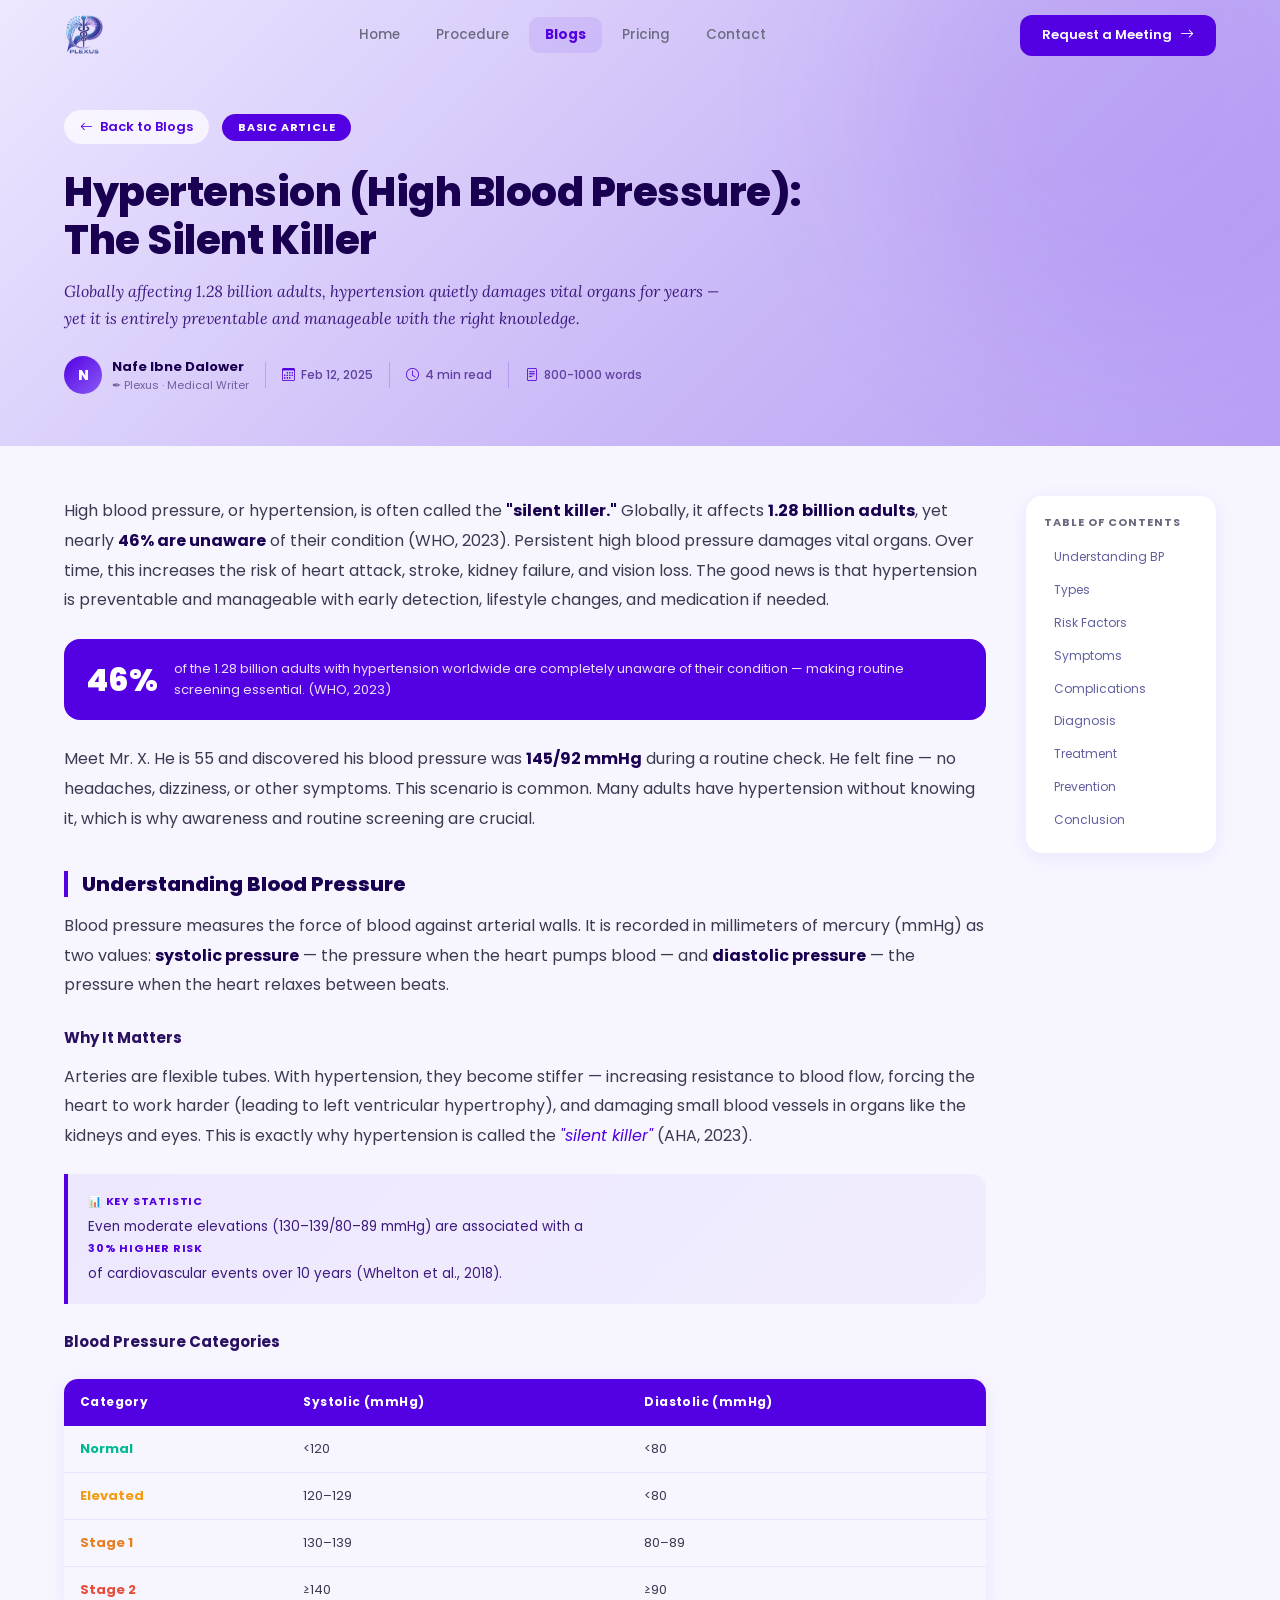
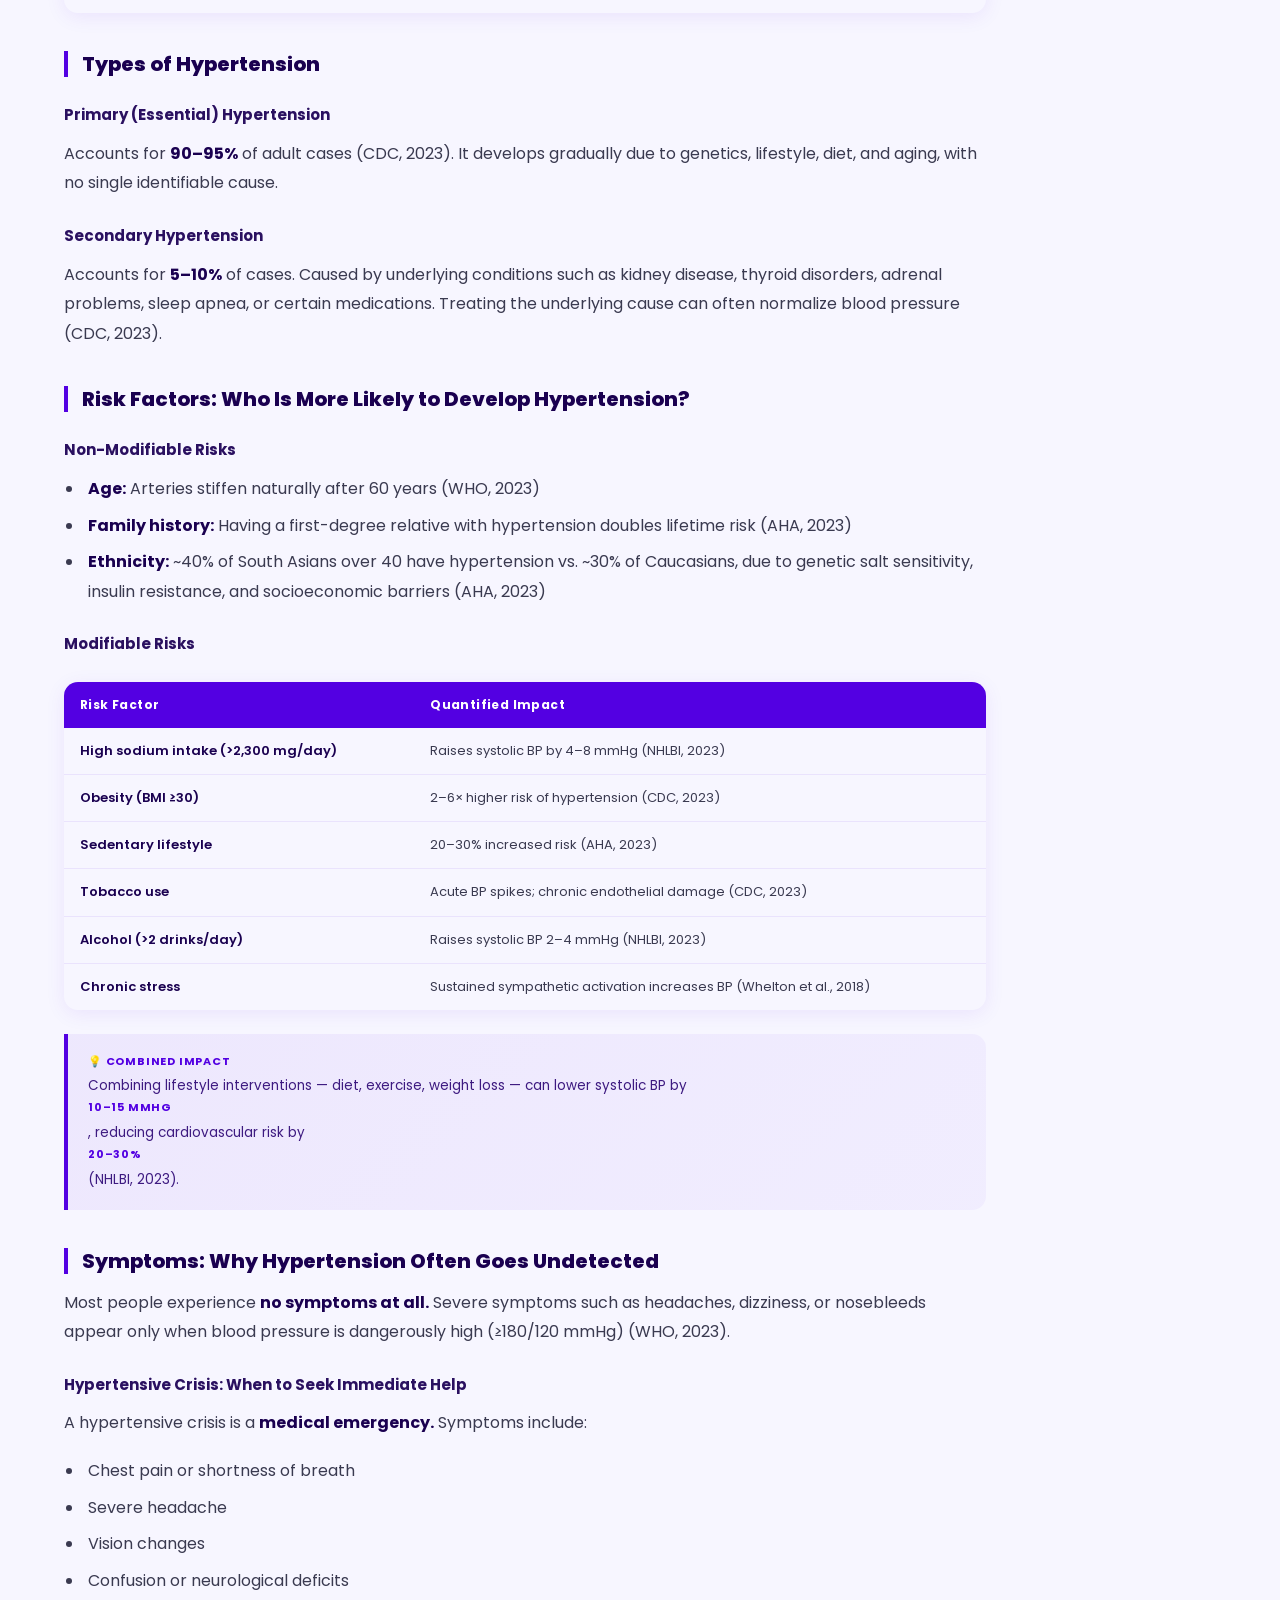
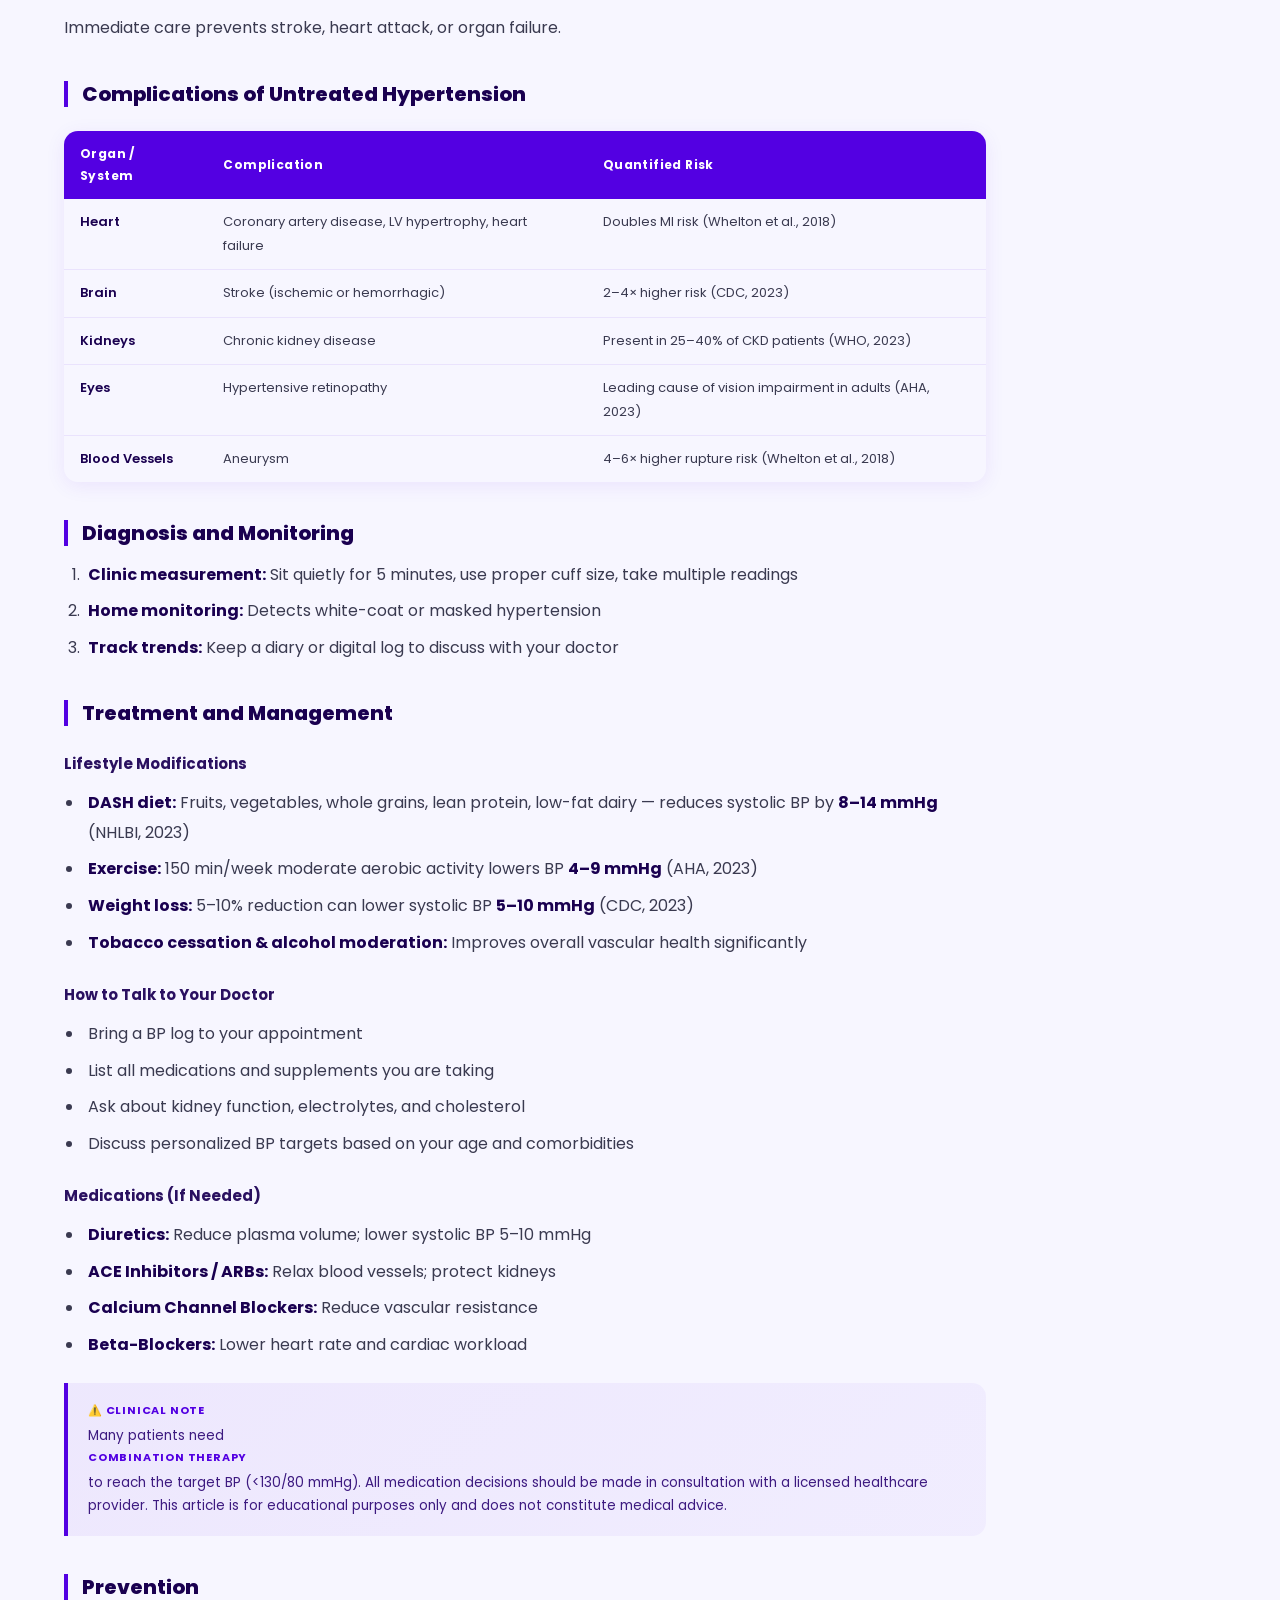
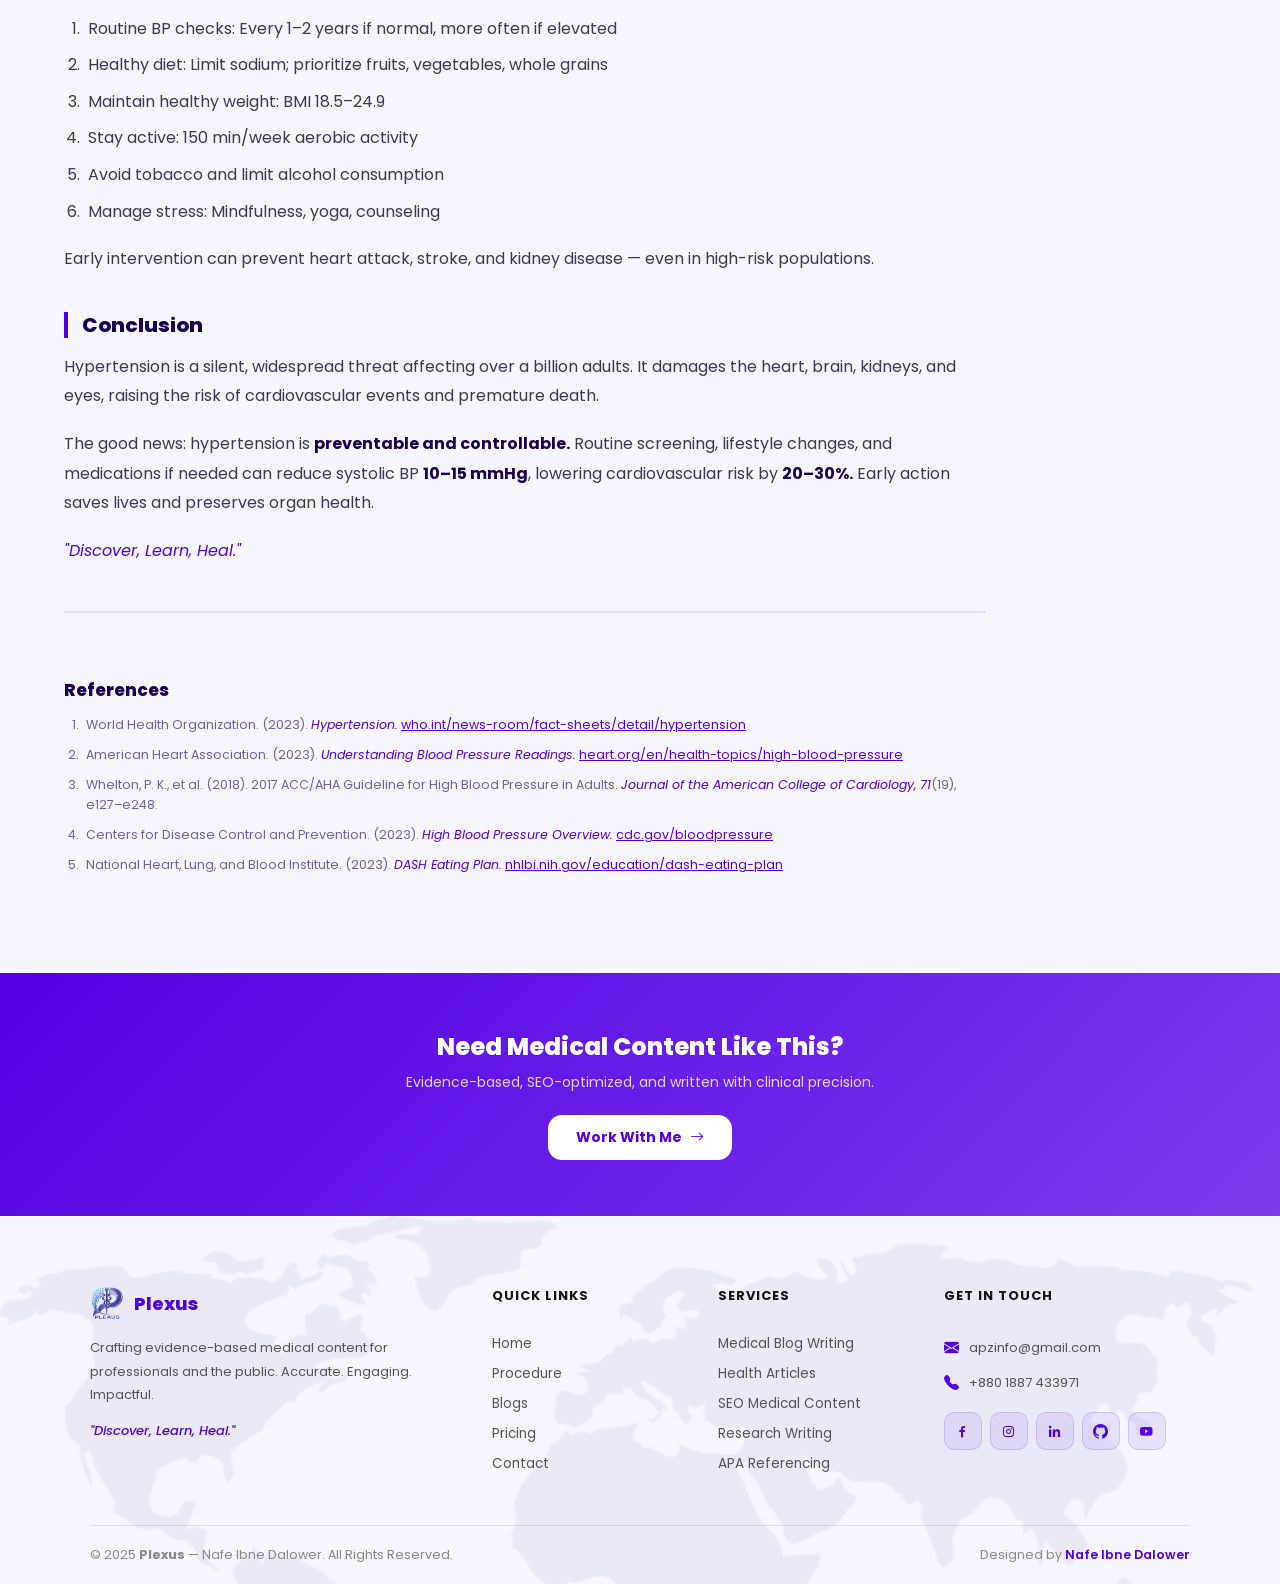
==== commit a25ae4ef: "article-img" ====
--- a/article/hypertension.html
+++ b/article/hypertension.html
@@ -25,7 +25,7 @@
   <!-- HEADER -->
   <header class="header" id="header">
     <a href="../index.html" class="logo">
-      <img src="../assets/img/plexus.PNG" alt="Plexus">
+      <img src="../assets/img/plexus.png" alt="Plexus">
     </a>
     <nav class="navbar">
       <a href="../index.html#home" id="nava">Home</a>
@@ -343,7 +343,7 @@
     <div class="footer-inner">
       <div class="footer-brand">
         <div class="footer-logo">
-          <img src="../assets/img/plexus.PNG" alt="Plexus">
+          <img src="../assets/img/plexus.png" alt="Plexus">
           <span>Plexus</span>
         </div>
         <p class="footer-tagline">Crafting evidence-based medical content for professionals and the public. Accurate. Engaging. Impactful.</p>
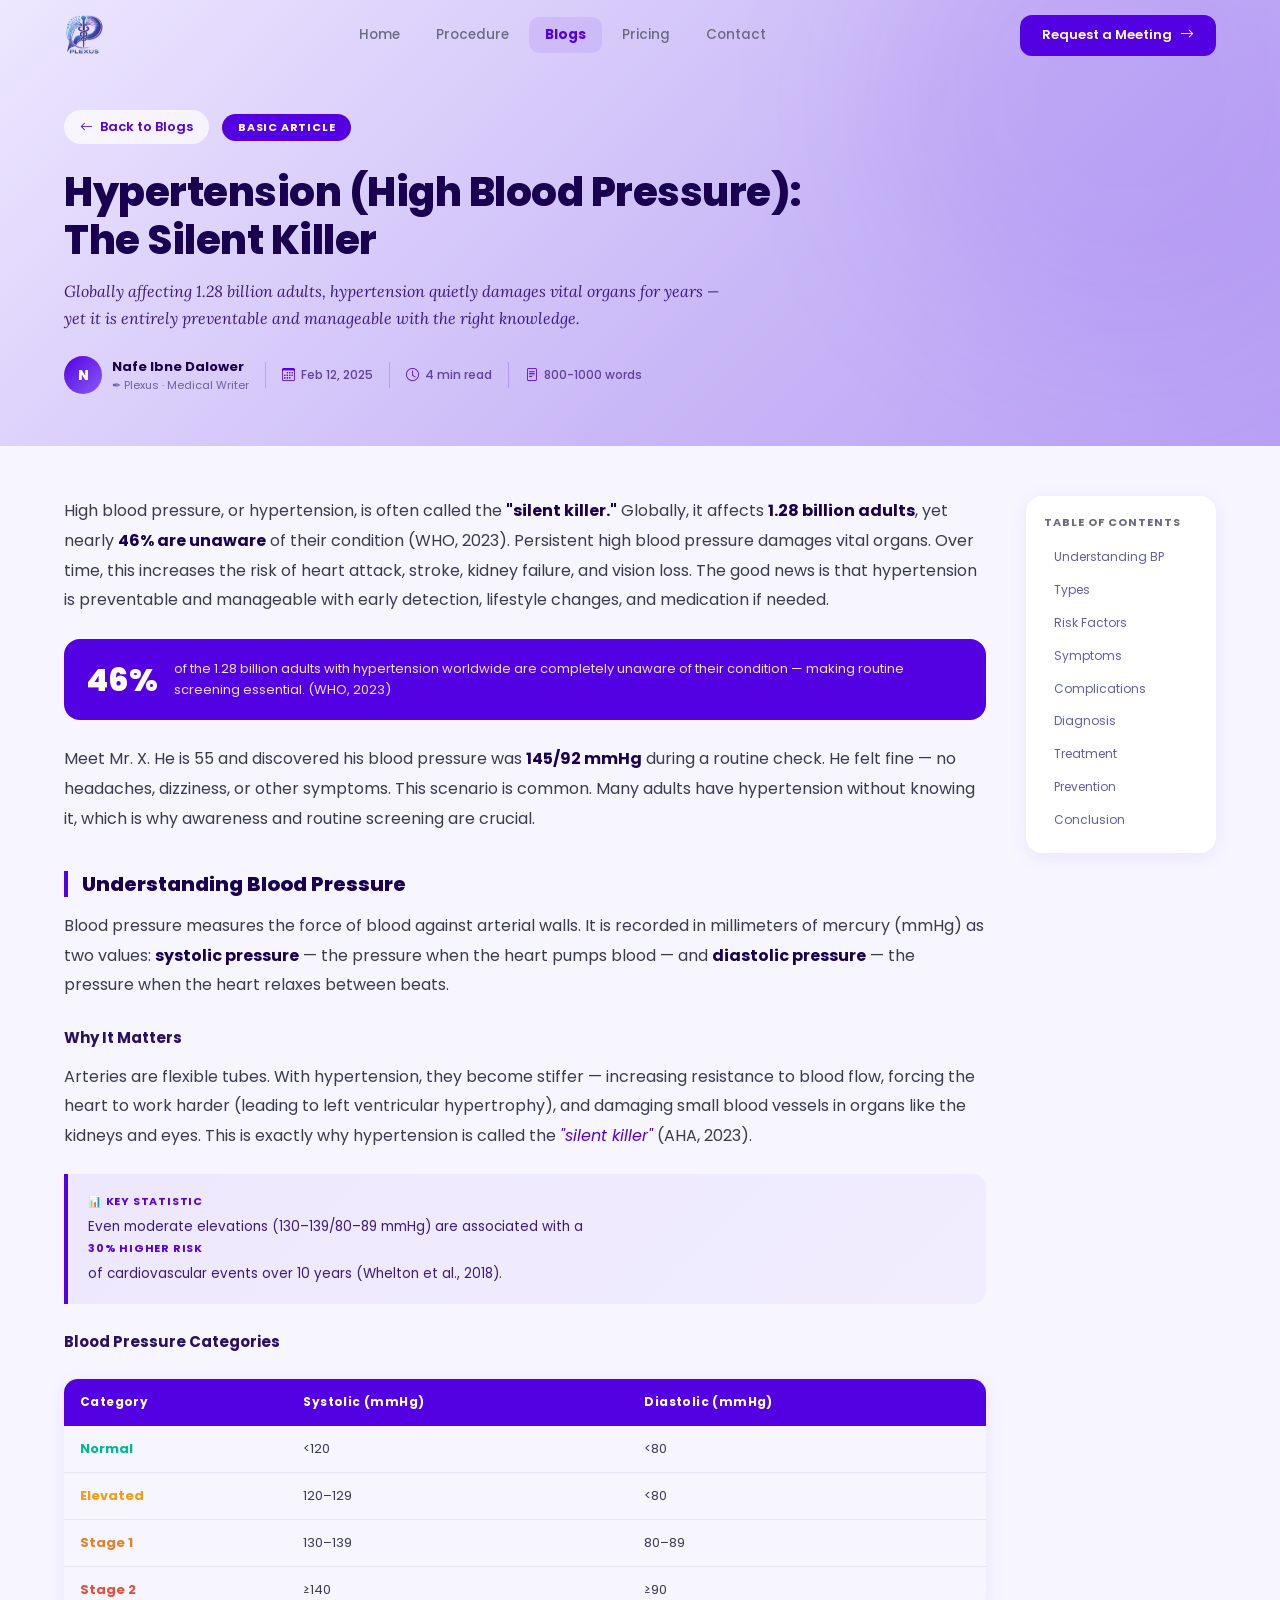
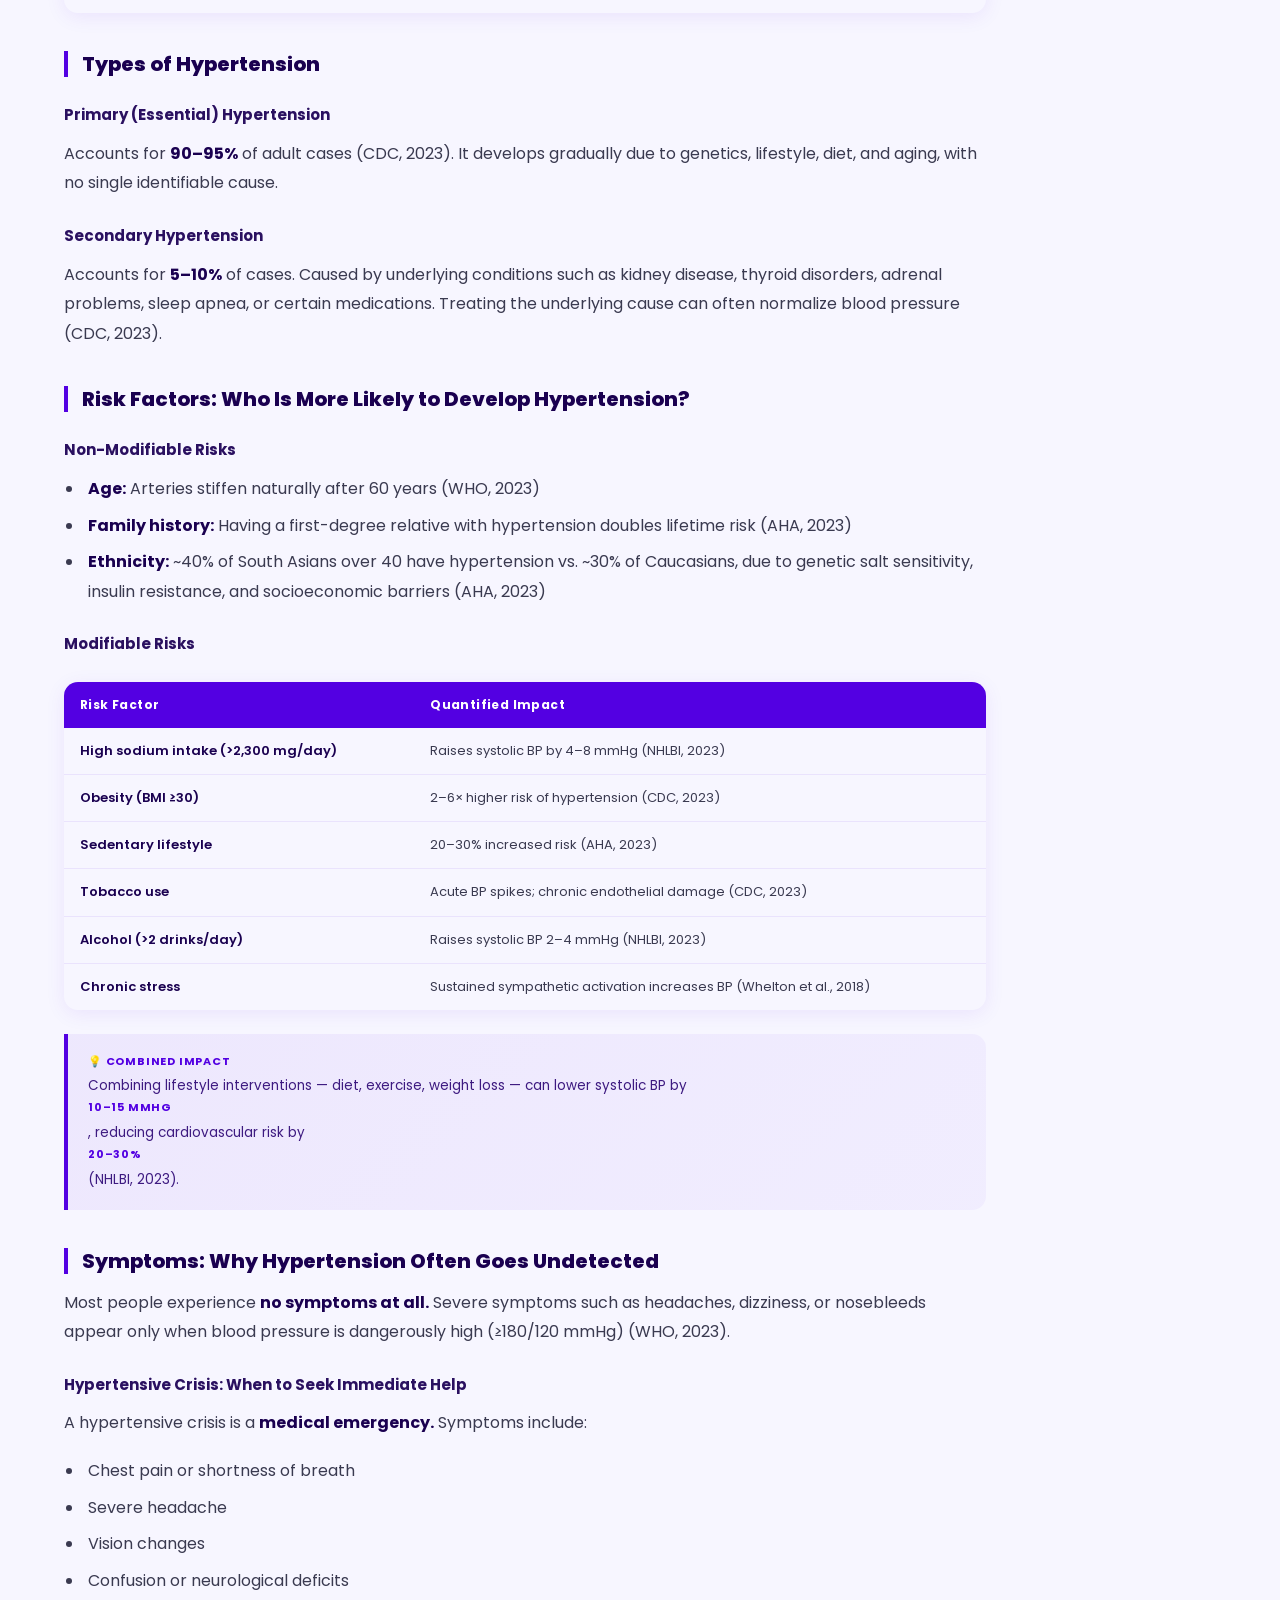
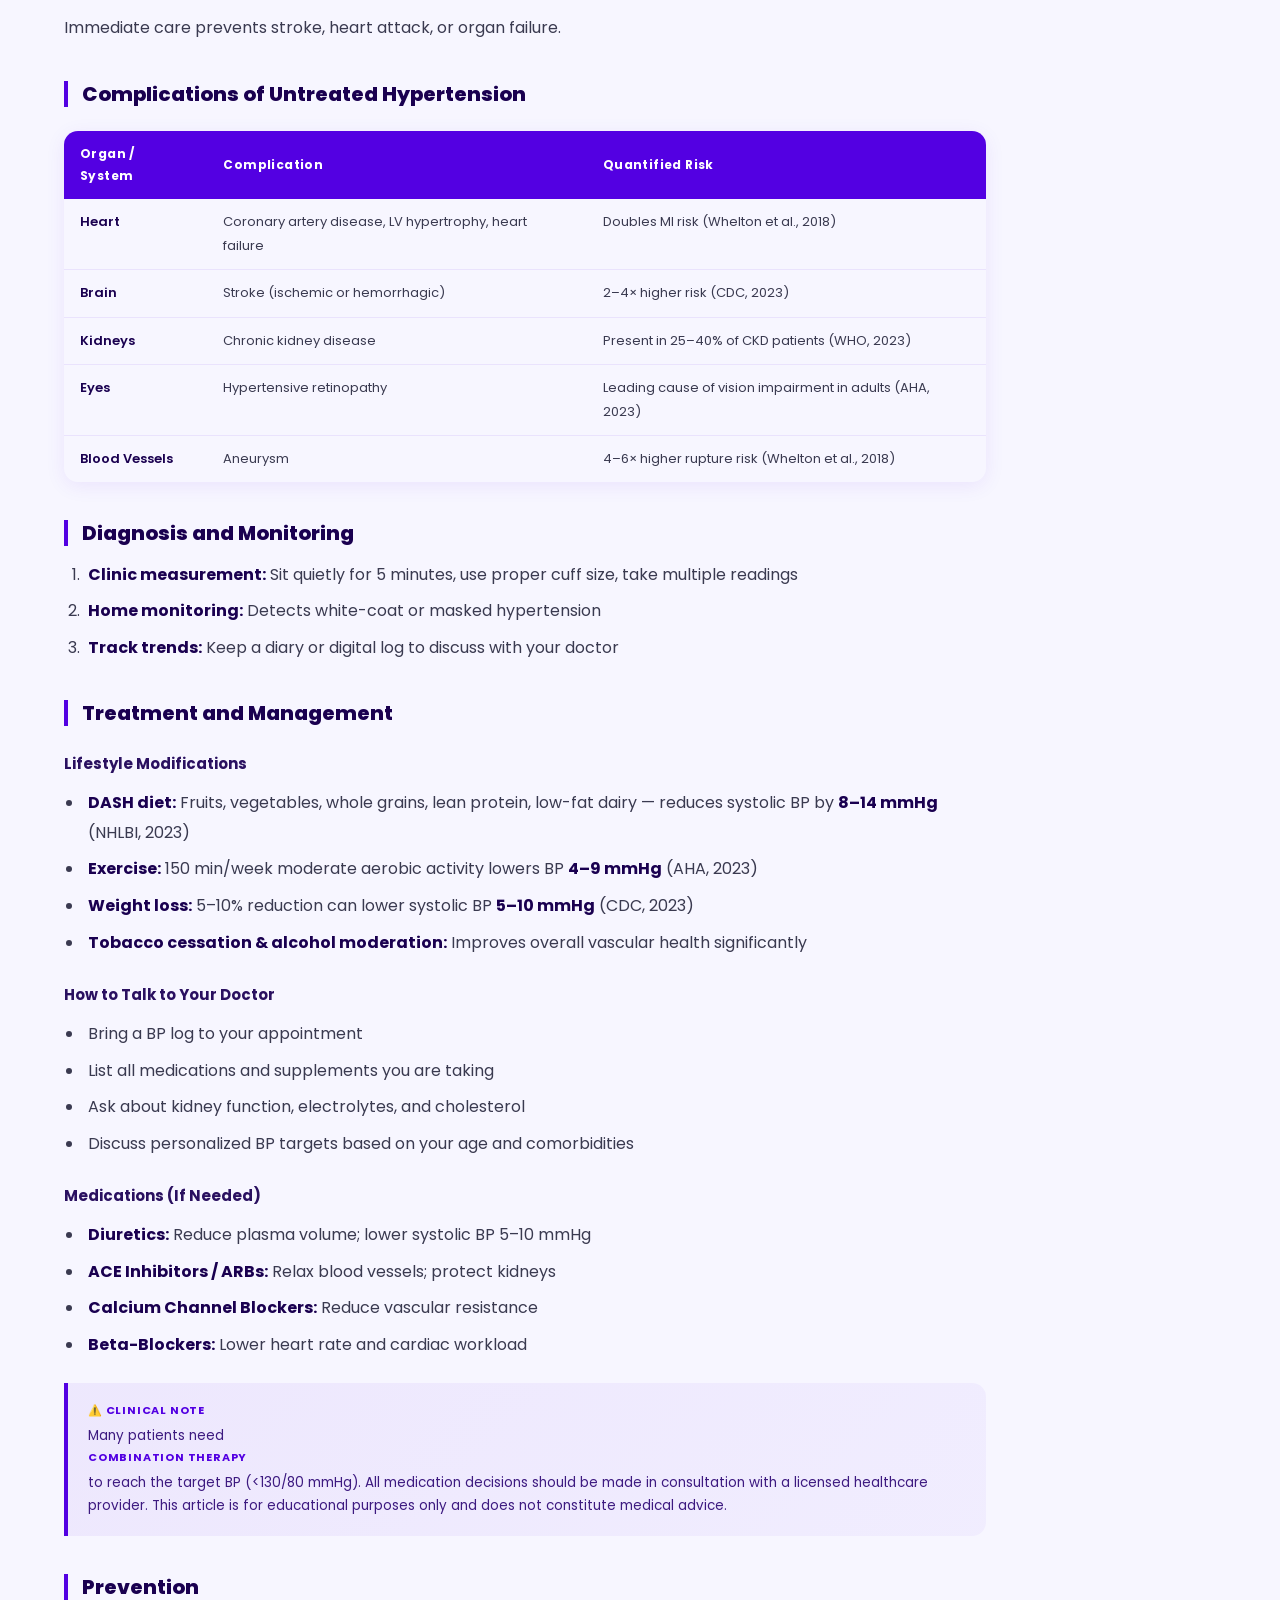
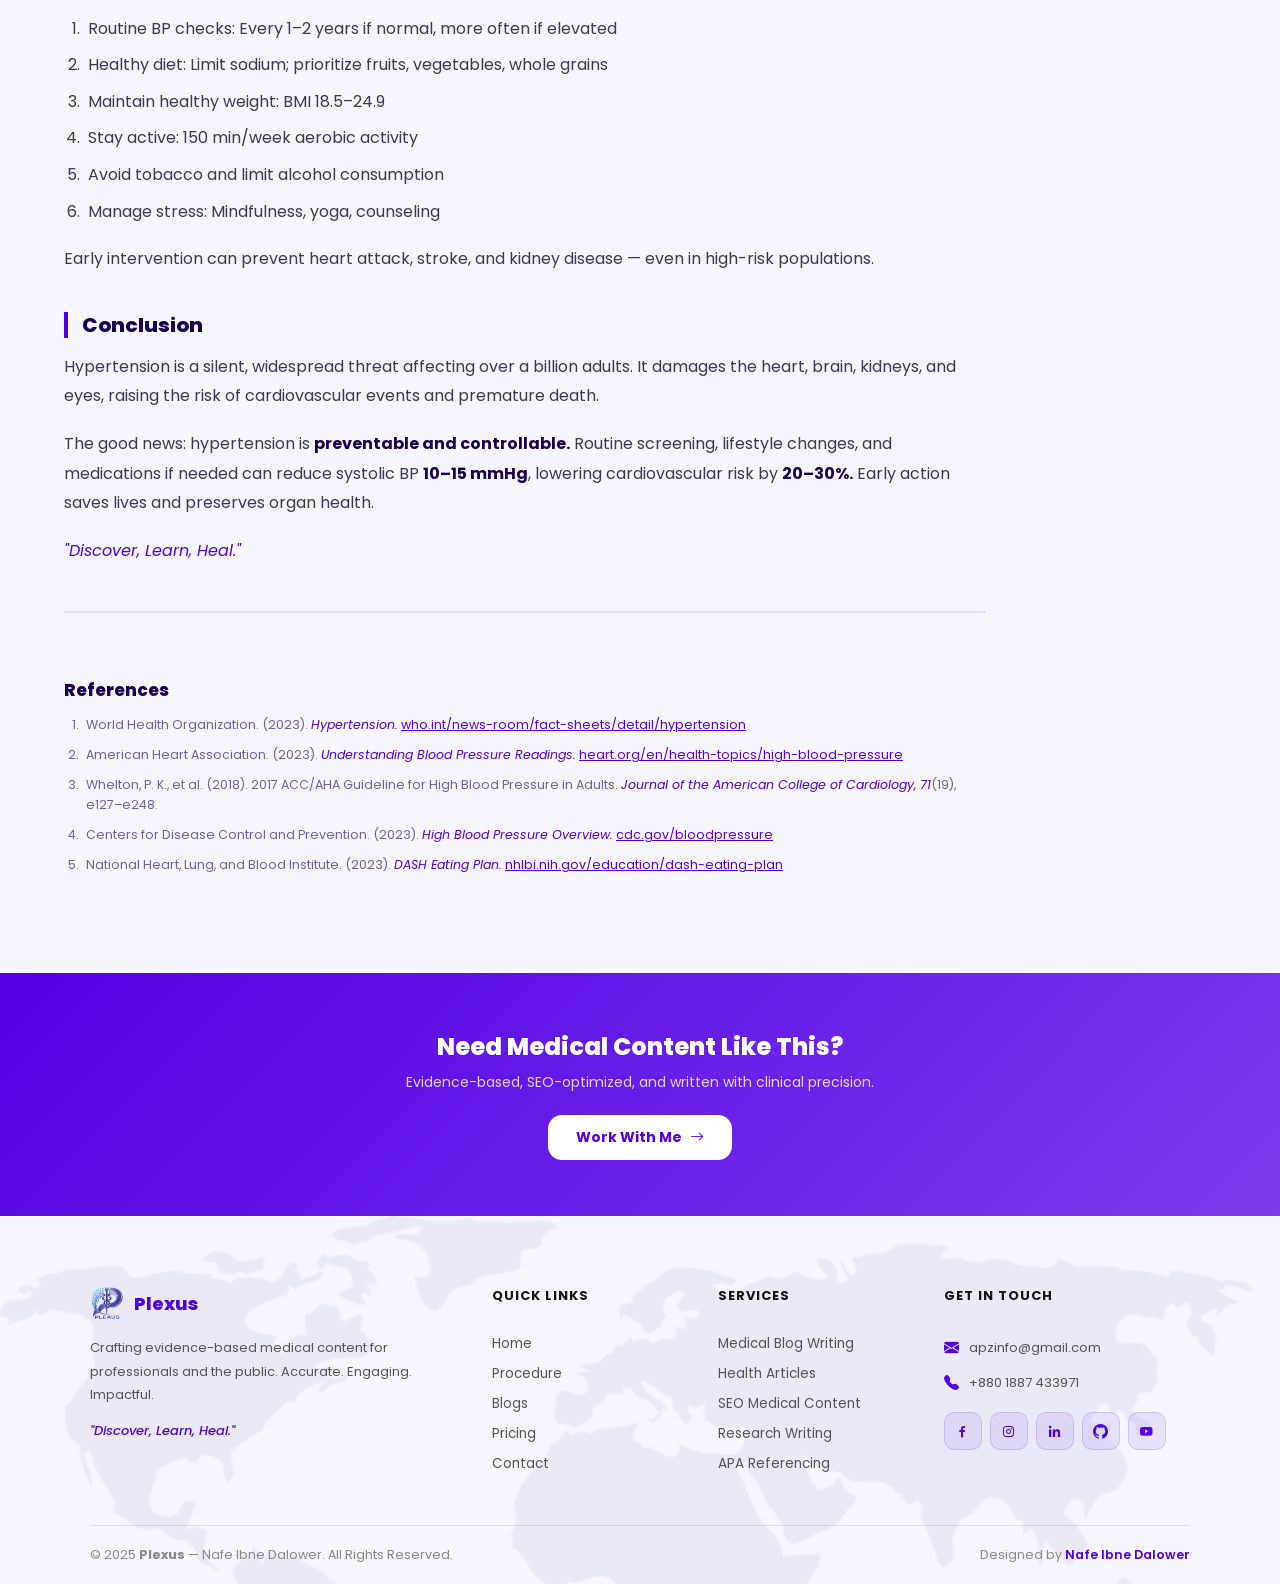
==== commit f47dd421: "backtoBlogs Button Used" ====
--- a/article/hypertension.html
+++ b/article/hypertension.html
@@ -58,7 +58,7 @@
     <!-- HERO -->
     <div class="article-hero">
       <div class="article-hero-inner">
-        <a href="../index.html#course" class="article-back">
+        <a href="../index.html#blogs" class="article-back">
           <i class="bi bi-arrow-left"></i> Back to Blogs
         </a>
         <div class="article-category-badge">Basic Article</div>
--- a/style.css
+++ b/style.css
@@ -1,70 +1,75 @@
 * {
-    margin: 0px;
-    padding: 0px;
-    box-sizing: border-box;
-    font-family: 'Poppins', sans-sarif;
-    border: none;
-    outline: none;
-    scroll-behavior: smooth;
+  margin: 0px;
+  padding: 0px;
+  box-sizing: border-box;
+  font-family: 'Poppins', sans-sarif;
+  border: none;
+  outline: none;
+  scroll-behavior: smooth;
 }
 
 html {
-    font-size: 60.5%;
+  font-size: 60.5%;
 }
 
 body {
-    color: var(--text-color);
-    background-color: var(--bg);
-        overflow-x: hidden;
+  color: var(--text-color);
+  background-color: var(--bg);
+  overflow-x: hidden;
+}
+
+html, body {
+  overflow-x: hidden;
+  max-width: 100%;
 }
 
 section {
-    min-height: 100vh;
-    padding: 10rem 5% 2rem;
+  min-height: 100vh;
+  padding: 10rem 5% 2rem;
 }
 
 .section-title {
-    padding-bottom: 40px;
+  padding-bottom: 40px;
 }
 
 .section-title h2 {
-    font-size: 14px;
-    font-weight: 500;
-    padding: 0;
-    line-height: 1px;
-    margin: 0 0 5px 0;
-    letter-spacing: 2px;
-    text-transform: uppercase;
-    color: #aaaaaa;
-    font-family: "Poppins", sans-serif;
+  font-size: 14px;
+  font-weight: 500;
+  padding: 0;
+  line-height: 1px;
+  margin: 0 0 5px 0;
+  letter-spacing: 2px;
+  text-transform: uppercase;
+  color: #aaaaaa;
+  font-family: "Poppins", sans-serif;
 }
 
 .section-title h2::after {
-    content: "";
-    width: 120px;
-    height: 1px;
-    display: inline-block;
-    background: #5300e2;
-    margin: 4px 10px;
+  content: "";
+  width: 120px;
+  height: 1px;
+  display: inline-block;
+  background: #5300e2;
+  margin: 4px 10px;
 }
 
 .section-title p {
-    margin: 0;
-    margin: 0;
-    font-size: 36px;
-    font-weight: 700;
-    text-transform: uppercase;
-    font-family: "Poppins", sans-serif;
-    color: #151515;
+  margin: 0;
+  margin: 0;
+  font-size: 36px;
+  font-weight: 700;
+  text-transform: uppercase;
+  font-family: "Poppins", sans-serif;
+  color: #151515;
 }
 
 a {
-    text-decoration: none;
-    color: #fff;
+  text-decoration: none;
+  color: #fff;
 }
 
 li {
-    list-style: none;
+  list-style: none;
 }
 
 /* =====================
@@ -84,6 +89,21 @@
 /* =====================
    NAVBAR
 ===================== */
+/* Fix the blobs that cause horizontal overflow */
+.home {
+  overflow: hidden;  /* already has this but add it explicitly */
+}
+
+.home-blob--1 {
+  right: -100px;
+  max-width: 100vw;  /* prevent it from pushing viewport */
+}
+
+.home-blob--2 {
+  left: -80px;
+  max-width: 100vw;
+}
+
 .header {
   position: fixed;
   top: 0;
@@ -208,73 +228,143 @@
   transition: all 0.3s ease;
 }
 
-.hamburger.active .bar:nth-child(1) { transform: translateY(7.5px) rotate(45deg); }
-.hamburger.active .bar:nth-child(2) { opacity: 0; }
-.hamburger.active .bar:nth-child(3) { transform: translateY(-7.5px) rotate(-45deg); }
-
-/* Mobile nav overlay */
+.hamburger.active .bar:nth-child(1) {
+  transform: translateY(7.5px) rotate(45deg);
+}
+
+.hamburger.active .bar:nth-child(2) {
+  opacity: 0;
+}
+
+.hamburger.active .bar:nth-child(3) {
+  transform: translateY(-7.5px) rotate(-45deg);
+}
+
+/* Mobile nav — smooth slide + fade */
 .mobile-nav {
-  display: none;
   position: fixed;
   top: 70px;
   left: 0;
+  right: 0;
   width: 100%;
-  background: rgba(255, 255, 255, 0.97);
-  backdrop-filter: blur(16px);
+  background: rgba(255, 255, 255, 0.98);
+  backdrop-filter: blur(20px);
+  -webkit-backdrop-filter: blur(20px);
   flex-direction: column;
-  padding: 24px 6%;
+  padding: 20px 6% 28px;
   gap: 4px;
-  box-shadow: 0 20px 40px rgba(0,0,0,0.08);
+  box-shadow: 0 20px 40px rgba(83, 0, 226, 0.12);
   z-index: 999;
-  transform: translateY(-10px);
+
+  /* Hidden state */
+  display: flex;
   opacity: 0;
   pointer-events: none;
-  transition: opacity 0.3s ease, transform 0.3s ease;
+  transform: translateY(-12px);
+  transition: opacity 0.35s cubic-bezier(0.4, 0, 0.2, 1),
+              transform 0.35s cubic-bezier(0.4, 0, 0.2, 1);
 }
 
 .mobile-nav.active {
-  display: flex;
   opacity: 1;
+  pointer-events: all;
   transform: translateY(0);
-  pointer-events: all;
-}
-
+}
+
+/* Staggered nav links animation */
+.mobile-nav #nava,
+.mobile-nav .jnbtn {
+  opacity: 0;
+  transform: translateX(-16px);
+  transition: opacity 0.3s ease, transform 0.3s ease, color 0.25s, background 0.25s;
+}
+
+.mobile-nav.active #nava:nth-child(1) { opacity: 1; transform: translateX(0); transition-delay: 0.05s; }
+.mobile-nav.active #nava:nth-child(2) { opacity: 1; transform: translateX(0); transition-delay: 0.10s; }
+.mobile-nav.active #nava:nth-child(3) { opacity: 1; transform: translateX(0); transition-delay: 0.15s; }
+.mobile-nav.active #nava:nth-child(4) { opacity: 1; transform: translateX(0); transition-delay: 0.20s; }
+.mobile-nav.active #nava:nth-child(5) { opacity: 1; transform: translateX(0); transition-delay: 0.25s; }
+.mobile-nav.active .jnbtn            { opacity: 1; transform: translateX(0); transition-delay: 0.30s; }
+
+/* Nav link styles inside mobile */
 .mobile-nav #nava {
   font-size: 15px;
-  padding: 12px 16px;
+  font-weight: 500;
+  color: var(--muted);
+  padding: 13px 16px;
   border-radius: 12px;
-}
-
-.mobile-cta {
-  display: flex;
-  text-align: center;
-  align-items: center;
+  text-decoration: none;
+  display: block;
+}
+
+.mobile-nav #nava:hover {
+  color: var(--purple);
+  background: var(--purple-light);
+}
+
+/* CTA button inside mobile nav */
+.mobile-nav .jnbtn {
+  margin-top: 10px;
+  display: flex;
   justify-content: center;
-  gap: 8px;
-  margin-top: 12px;
   padding: 14px;
   border-radius: 14px;
+  font-size: 14px;
+  font-weight: 700;
+}
+
+/* Hamburger — animated to X */
+.hamburger {
+  display: none;
+  flex-direction: column;
+  cursor: pointer;
+  gap: 5px;
+  z-index: 1100;
+  padding: 4px;
+}
+
+.bar {
+  display: block;
+  width: 24px;
+  height: 2.5px;
+  background: var(--dark);
+  border-radius: 4px;
+  transition: transform 0.4s cubic-bezier(0.4, 0, 0.2, 1),
+              opacity 0.3s ease,
+              background 0.3s ease;
+  transform-origin: center;
+}
+
+.hamburger.active .bar:nth-child(1) {
+  transform: translateY(7.5px) rotate(45deg);
   background: var(--purple);
-  color: #fff !important;
-  font-family: 'Poppins', sans-serif;
-  font-weight: 700;
-  font-size: 14px;
-  text-decoration: none;
-  transition: background 0.3s;
-}
-.mobile-cta i {
-  font-size: 15px;
-  font-weight: 700;
-  transition: transform 0.3s ease;
-}
-.mobile-cta:hover { background: #3d00b0; }
-.mobile-cta:hover i {
-  transform: translateX(4px);
-}
+}
+.hamburger.active .bar:nth-child(2) {
+  opacity: 0;
+  transform: scaleX(0);
+}
+.hamburger.active .bar:nth-child(3) {
+  transform: translateY(-7.5px) rotate(-45deg);
+  background: var(--purple);
+}
+
+/* Thin divider between links */
+.mobile-nav #nava:not(:last-of-type) {
+  border-bottom: 1px solid rgba(83, 0, 226, 0.06);
+}
+
 @media (max-width: 990px) {
-  .navbar { display: none; }
-  .jnbtn { display: none; }
-  .hamburger { display: flex; }
+  .navbar {
+    display: none;
+  }
+
+  .jnbtn {
+    display: none;
+  }
+
+  .hamburger {
+    display: flex;
+  }
 }
 
 /* =====================
@@ -283,7 +373,7 @@
 .home {
   width: 100%;
   min-height: 100vh;
-padding: 90px 5% 60px;
+  padding: 90px 5% 60px;
   background: var(--bg);
   position: relative;
   overflow: hidden;
@@ -342,8 +432,15 @@
 }
 
 @keyframes homeSlideIn {
-  from { opacity: 0; transform: translateX(-40px); }
-  to   { opacity: 1; transform: translateX(0); }
+  from {
+    opacity: 0;
+    transform: translateX(-40px);
+  }
+
+  to {
+    opacity: 1;
+    transform: translateX(0);
+  }
 }
 
 /* Eyebrow badge */
@@ -372,8 +469,15 @@
 }
 
 @keyframes pulse {
-  0%, 100% { box-shadow: 0 0 0 0 rgba(83,0,226,0.4); }
-  50% { box-shadow: 0 0 0 6px rgba(83,0,226,0); }
+
+  0%,
+  100% {
+    box-shadow: 0 0 0 0 rgba(83, 0, 226, 0.4);
+  }
+
+  50% {
+    box-shadow: 0 0 0 6px rgba(83, 0, 226, 0);
+  }
 }
 
 /* Heading */
@@ -415,6 +519,7 @@
   margin-bottom: 28px;
   max-width: 560px;
 }
+
 .pen-name-tag {
   display: inline-block;
   background: linear-gradient(135deg, #5300e2, #8b5cf6);
@@ -433,11 +538,13 @@
   color: var(--purple);
   font-weight: 600;
   text-decoration: none;
-  border-bottom: 1px dashed rgba(83,0,226,0.3);
+  border-bottom: 1px dashed rgba(83, 0, 226, 0.3);
   transition: border-color 0.2s;
 }
 
-.home-link:hover { border-color: var(--purple); }
+.home-link:hover {
+  border-color: var(--purple);
+}
 
 .home-quote {
   color: var(--purple);
@@ -480,7 +587,7 @@
 .stat-divider {
   width: 1px;
   height: 36px;
-  background: rgba(83,0,226,0.15);
+  background: rgba(83, 0, 226, 0.15);
 }
 
 /* Action buttons */
@@ -508,7 +615,7 @@
 
 .home-cta-primary:hover {
   background: #3d00b0;
-  box-shadow: 0 8px 28px rgba(83,0,226,0.35);
+  box-shadow: 0 8px 28px rgba(83, 0, 226, 0.35);
   transform: translateY(-2px);
   color: #fff;
 }
@@ -517,14 +624,16 @@
   transition: transform 0.3s;
 }
 
-.home-cta-primary:hover i { transform: translateX(5px); }
+.home-cta-primary:hover i {
+  transform: translateX(5px);
+}
 
 .home-cta-secondary {
   display: inline-flex;
   align-items: center;
   padding: 13px 28px;
   border-radius: 14px;
-  border: 2px solid rgba(83,0,226,0.25);
+  border: 2px solid rgba(83, 0, 226, 0.25);
   color: var(--purple);
   font-family: 'Poppins', sans-serif;
   font-weight: 600;
@@ -542,8 +651,15 @@
 
 
 @keyframes homeImgIn {
-  from { opacity: 0; transform: translateX(40px) scale(0.95); }
-  to   { opacity: 1; transform: translateX(0) scale(1); }
+  from {
+    opacity: 0;
+    transform: translateX(40px) scale(0.95);
+  }
+
+  to {
+    opacity: 1;
+    transform: translateX(0) scale(1);
+  }
 }
 
 .home-img-wrap {
@@ -559,7 +675,7 @@
 .home-img-ring {
   position: absolute;
   border-radius: 50%;
-  border: 1.5px dashed rgba(83,0,226,0.2);
+  border: 1.5px dashed rgba(83, 0, 226, 0.2);
   animation: ringRotate 18s linear infinite;
 }
 
@@ -573,12 +689,17 @@
   height: 75%;
   animation-direction: reverse;
   animation-duration: 12s;
-  border-color: rgba(83,0,226,0.12);
+  border-color: rgba(83, 0, 226, 0.12);
 }
 
 @keyframes ringRotate {
-  from { transform: rotate(0deg); }
-  to   { transform: rotate(360deg); }
+  from {
+    transform: rotate(0deg);
+  }
+
+  to {
+    transform: rotate(360deg);
+  }
 }
 
 .home-img {
@@ -588,12 +709,19 @@
   animation: floatImage 3.5s ease-in-out infinite;
   position: relative;
   z-index: 1;
-  filter: drop-shadow(0 20px 40px rgba(83,0,226,0.15));
+  filter: drop-shadow(0 20px 40px rgba(83, 0, 226, 0.15));
 }
 
 @keyframes floatImage {
-  0%, 100% { transform: translateY(0); }
-  50%       { transform: translateY(-14px); }
+
+  0%,
+  100% {
+    transform: translateY(0);
+  }
+
+  50% {
+    transform: translateY(-14px);
+  }
 }
 
 /* Verified badge */
@@ -607,7 +735,7 @@
   display: flex;
   align-items: center;
   gap: 8px;
-  box-shadow: 0 8px 28px rgba(83,0,226,0.15);
+  box-shadow: 0 8px 28px rgba(83, 0, 226, 0.15);
   font-family: 'Poppins', sans-serif;
   font-size: 12px;
   font-weight: 600;
@@ -617,8 +745,15 @@
 }
 
 @keyframes badgePop {
-  from { opacity: 0; transform: scale(0.8) translateY(10px); }
-  to   { opacity: 1; transform: scale(1) translateY(0); }
+  from {
+    opacity: 0;
+    transform: scale(0.8) translateY(10px);
+  }
+
+  to {
+    opacity: 1;
+    transform: scale(1) translateY(0);
+  }
 }
 
 .home-img-badge i {
@@ -630,8 +765,14 @@
    HOME RESPONSIVE
 ===================== */
 @media (max-width: 1024px) {
-  .home-visual { flex: 0 0 340px; }
-  .home-img-wrap { width: 300px; height: 300px; }
+  .home-visual {
+    flex: 0 0 340px;
+  }
+
+  .home-img-wrap {
+    width: 300px;
+    height: 300px;
+  }
 }
 
 @media (max-width: 820px) {
@@ -641,24 +782,48 @@
     gap: 40px;
   }
 
-  .home-visual { flex: unset; }
-  .home-img-wrap { width: 260px; height: 260px; }
+  .home-visual {
+    flex: unset;
+  }
+
+  .home-img-wrap {
+    width: 260px;
+    height: 260px;
+  }
 
   .home-eyebrow,
   .home-stats,
   .home-actions,
-  .home-pills { justify-content: center; }
-
-  .home-desc { margin-left: auto; margin-right: auto; }
-
-  .home-img-badge { right: 0; }
+  .home-pills {
+    justify-content: center;
+  }
+
+  .home-desc {
+    margin-left: auto;
+    margin-right: auto;
+  }
+
+  .home-img-badge {
+    right: 0;
+  }
 }
 
 @media (max-width: 480px) {
-  .home { padding: 100px 5% 60px; }
-  .home-heading--name { font-size: 26px; }
-  .home-heading--craft { font-size: 17px; }
-  .stat-num { font-size: 22px; }
+  .home {
+    padding: 100px 5% 60px;
+  }
+
+  .home-heading--name {
+    font-size: 26px;
+  }
+
+  .home-heading--craft {
+    font-size: 17px;
+  }
+
+  .stat-num {
+    font-size: 22px;
+  }
 }
 
 
@@ -693,213 +858,215 @@
 } */
 /* ============== Procedure Section ============== */
 .procedure {
-    min-height: 100vh;
-    width: 100%;
-background: var(--bg);
-    background-size: cover;
-    padding: 10rem 5% 5rem;
+  min-height: 100vh;
+  width: 100%;
+  background: var(--bg);
+  background-size: cover;
+  padding: 10rem 5% 5rem;
 }
 
 .proc-timeline {
-    position: relative;
-    max-width: 900px;
-    margin: 0 auto;
-    padding: 10px 0 20px;
+  position: relative;
+  max-width: 900px;
+  margin: 0 auto;
+  padding: 10px 0 20px;
 }
 
 /* Vertical center line */
 .proc-timeline::before {
-    content: '';
-    position: absolute;
-    left: 50%;
-    top: 0;
-    bottom: 0;
-    width: 2px;
-    background: linear-gradient(to bottom, transparent, #5300e2 6%, #5300e2 94%, transparent);
-    transform: translateX(-50%);
-    z-index: 0;
+  content: '';
+  position: absolute;
+  left: 50%;
+  top: 0;
+  bottom: 0;
+  width: 2px;
+  background: linear-gradient(to bottom, transparent, #5300e2 6%, #5300e2 94%, transparent);
+  transform: translateX(-50%);
+  z-index: 0;
 }
 
 /* Row: 3 columns — card | center(number) | empty  OR  empty | center | card */
 .proc-step {
-    display: grid;
-    grid-template-columns: 1fr 60px 1fr;
-    align-items: center;
-    margin-bottom: 30px;
-    position: relative;
+  display: grid;
+  grid-template-columns: 1fr 60px 1fr;
+  align-items: center;
+  margin-bottom: 30px;
+  position: relative;
 }
 
 /* The middle column: number bubble */
 .proc-center {
-    display: flex;
-    justify-content: center;
-    align-items: center;
-    z-index: 2;
-    position: relative;
+  display: flex;
+  justify-content: center;
+  align-items: center;
+  z-index: 2;
+  position: relative;
 }
 
 .proc-num {
-    width: 52px;
-    height: 52px;
-    border-radius: 50%;
-    background: #5300e2;
-    color: #fff;
-    font-family: 'Poppins', sans-serif;
-    font-weight: 700;
-    font-size: 14px;
-    display: flex;
-    align-items: center;
-    justify-content: center;
-    box-shadow: 0 0 0 6px rgba(83, 0, 226, 0.13);
-    transition: box-shadow 0.3s ease, transform 0.3s ease;
-    flex-shrink: 0;
+  width: 52px;
+  height: 52px;
+  border-radius: 50%;
+  background: #5300e2;
+  color: #fff;
+  font-family: 'Poppins', sans-serif;
+  font-weight: 700;
+  font-size: 14px;
+  display: flex;
+  align-items: center;
+  justify-content: center;
+  box-shadow: 0 0 0 6px rgba(83, 0, 226, 0.13);
+  transition: box-shadow 0.3s ease, transform 0.3s ease;
+  flex-shrink: 0;
 }
 
 .proc-step:hover .proc-num {
-    box-shadow: 0 0 0 11px rgba(83, 0, 226, 0.17);
-    transform: scale(1.1);
+  box-shadow: 0 0 0 11px rgba(83, 0, 226, 0.17);
+  transform: scale(1.1);
 }
 
 /* Empty placeholder column */
 .proc-empty {
-    display: block;
+  display: block;
 }
 
 /* Card */
 .proc-card {
-    background: #ffffff;
-    border-radius: 16px;
-    padding: 20px 22px;
-    display: flex;
-    align-items: flex-start;
-    gap: 14px;
-    box-shadow: 0 4px 20px rgba(83, 0, 226, 0.10);
-    transition: transform 0.35s ease, box-shadow 0.35s ease;
-    position: relative;
+  background: #ffffff;
+  border-radius: 16px;
+  padding: 20px 22px;
+  display: flex;
+  align-items: flex-start;
+  gap: 14px;
+  box-shadow: 0 4px 20px rgba(83, 0, 226, 0.10);
+  transition: transform 0.35s ease, box-shadow 0.35s ease;
+  position: relative;
 }
 
 .proc-card:hover {
-    transform: translateY(-5px);
-    box-shadow: 0 10px 30px rgba(83, 0, 226, 0.2);
+  transform: translateY(-5px);
+  box-shadow: 0 10px 30px rgba(83, 0, 226, 0.2);
 }
 
 /* Arrow pointing RIGHT (card is on left, arrow points toward center) */
 .proc-step:nth-child(odd) .proc-card {
-    margin-right: 16px;
-}
+  margin-right: 16px;
+}
+
 .proc-step:nth-child(odd) .proc-card::after {
-    content: '';
-    position: absolute;
+  content: '';
+  position: absolute;
+  top: 50%;
+  right: -10px;
+  transform: translateY(-50%);
+  border-top: 9px solid transparent;
+  border-bottom: 9px solid transparent;
+  border-left: 10px solid #ffffff;
+}
+
+/* Arrow pointing LEFT (card is on right, arrow points toward center) */
+.proc-step:nth-child(even) .proc-card {
+  margin-left: 16px;
+}
+
+.proc-step:nth-child(even) .proc-card::after {
+  content: '';
+  position: absolute;
+  top: 50%;
+  left: -10px;
+  transform: translateY(-50%);
+  border-top: 9px solid transparent;
+  border-bottom: 9px solid transparent;
+  border-right: 10px solid #ffffff;
+}
+
+/* Icon */
+.proc-icon {
+  flex-shrink: 0;
+  width: 44px;
+  height: 44px;
+  border-radius: 11px;
+  background: rgba(83, 0, 226, 0.08);
+  display: flex;
+  align-items: center;
+  justify-content: center;
+  font-size: 20px;
+  color: #5300e2;
+  transition: background 0.3s ease, color 0.3s ease;
+}
+
+.proc-card:hover .proc-icon {
+  background: #5300e2;
+  color: #ffffff;
+}
+
+.proc-body h3 {
+  font-family: 'Poppins', sans-serif;
+  font-weight: 700;
+  font-size: 14px;
+  color: #151515;
+  margin: 0 0 6px;
+}
+
+.proc-body p {
+  font-family: 'Poppins', sans-serif;
+  font-size: 13px;
+  font-weight: 400;
+  color: #555;
+  line-height: 1.6;
+  margin: 0;
+}
+
+/* ====== Responsive ====== */
+@media (max-width: 768px) {
+  .proc-timeline::before {
+    left: 26px;
+    transform: none;
+  }
+
+  .proc-step {
+    grid-template-columns: 52px 1fr;
+    grid-template-rows: auto;
+    margin-bottom: 24px;
+  }
+
+  /* Always: number | card on mobile */
+  .proc-center {
+    grid-column: 1;
+    grid-row: 1;
+    justify-content: flex-start;
+  }
+
+  .proc-card {
+    grid-column: 2;
+    grid-row: 1;
+    margin-left: 16px !important;
+    margin-right: 0 !important;
+  }
+
+  .proc-empty {
+    display: none;
+  }
+
+  .proc-card::after,
+  .proc-step:nth-child(odd) .proc-card::after,
+  .proc-step:nth-child(even) .proc-card::after {
     top: 50%;
-    right: -10px;
+    left: -10px;
+    right: auto;
     transform: translateY(-50%);
+    border-left: none;
+    border-right: 10px solid #ffffff;
     border-top: 9px solid transparent;
     border-bottom: 9px solid transparent;
-    border-left: 10px solid #ffffff;
-}
-
-/* Arrow pointing LEFT (card is on right, arrow points toward center) */
-.proc-step:nth-child(even) .proc-card {
-    margin-left: 16px;
-}
-.proc-step:nth-child(even) .proc-card::after {
-    content: '';
-    position: absolute;
-    top: 50%;
-    left: -10px;
-    transform: translateY(-50%);
-    border-top: 9px solid transparent;
-    border-bottom: 9px solid transparent;
-    border-right: 10px solid #ffffff;
-}
-
-/* Icon */
-.proc-icon {
-    flex-shrink: 0;
-    width: 44px;
-    height: 44px;
-    border-radius: 11px;
-    background: rgba(83, 0, 226, 0.08);
-    display: flex;
-    align-items: center;
-    justify-content: center;
-    font-size: 20px;
-    color: #5300e2;
-    transition: background 0.3s ease, color 0.3s ease;
-}
-
-.proc-card:hover .proc-icon {
-    background: #5300e2;
-    color: #ffffff;
-}
-
-.proc-body h3 {
-    font-family: 'Poppins', sans-serif;
-    font-weight: 700;
-    font-size: 14px;
-    color: #151515;
-    margin: 0 0 6px;
-}
-
-.proc-body p {
-    font-family: 'Poppins', sans-serif;
-    font-size: 13px;
-    font-weight: 400;
-    color: #555;
-    line-height: 1.6;
-    margin: 0;
-}
-
-/* ====== Responsive ====== */
-@media (max-width: 768px) {
-    .proc-timeline::before {
-        left: 26px;
-        transform: none;
-    }
-
-    .proc-step {
-        grid-template-columns: 52px 1fr;
-        grid-template-rows: auto;
-        margin-bottom: 24px;
-    }
-
-    /* Always: number | card on mobile */
-    .proc-center {
-        grid-column: 1;
-        grid-row: 1;
-        justify-content: flex-start;
-    }
-
-    .proc-card {
-        grid-column: 2;
-        grid-row: 1;
-        margin-left: 16px !important;
-        margin-right: 0 !important;
-    }
-
-    .proc-empty {
-        display: none;
-    }
-
-    .proc-card::after,
-    .proc-step:nth-child(odd) .proc-card::after,
-    .proc-step:nth-child(even) .proc-card::after {
-        top: 50%;
-        left: -10px;
-        right: auto;
-        transform: translateY(-50%);
-        border-left: none;
-        border-right: 10px solid #ffffff;
-        border-top: 9px solid transparent;
-        border-bottom: 9px solid transparent;
-    }
+  }
 }
 
 @media (max-width: 480px) {
-    .proc-card {
-        flex-direction: column;
-        gap: 10px;
-    }
+  .proc-card {
+    flex-direction: column;
+    gap: 10px;
+  }
 }
 
 /*--------------------------------------------------------------
@@ -907,335 +1074,339 @@
 --------------------------------------------------------------*/
 /* ============== Blogs Section ============== */
 .blogs {
-    min-height: 100vh;
-    width: 100%;
-background: var(--bg);
-    background-size: cover;
-    padding: 10rem 5% 5rem;
+  min-height: 100vh;
+  width: 100%;
+  background: var(--bg);
+  background-size: cover;
+  padding: 10rem 5% 5rem;
 }
 
 .blog-grid {
-    display: grid;
-    grid-template-columns: repeat(3, 1fr);
-    gap: 28px;
+  display: grid;
+  grid-template-columns: repeat(3, 1fr);
+  gap: 28px;
 }
 
 .blog-card {
-    background: #ffffff;
-    border-radius: 20px;
-    overflow: hidden;
-    box-shadow: 0 4px 20px rgba(0, 0, 0, 0.08);
-    transition: transform 0.35s ease, box-shadow 0.35s ease;
+  background: #ffffff;
+  border-radius: 20px;
+  overflow: hidden;
+  box-shadow: 0 4px 20px rgba(0, 0, 0, 0.08);
+  transition: transform 0.35s ease, box-shadow 0.35s ease;
 }
 
 .blog-card:hover {
-    transform: translateY(-8px);
-    box-shadow: 0 16px 40px rgba(83, 0, 226, 0.15);
+  transform: translateY(-8px);
+  box-shadow: 0 16px 40px rgba(83, 0, 226, 0.15);
 }
 
 .blog-banner {
-    height: 150px;
-    display: flex;
-    align-items: center;
-    justify-content: center;
-    position: relative;
+  height: 150px;
+  display: flex;
+  align-items: center;
+  justify-content: center;
+  position: relative;
 }
 
 .blog-emoji {
-    font-size: 56px;
+  font-size: 56px;
 }
 
 .blog-tag {
-    position: absolute;
-    top: 14px;
-    left: 14px;
-    padding: 4px 14px;
-    border-radius: 20px;
-    font-size: 11px;
-    font-weight: 600;
-    color: #ffffff;
-    font-family: 'Poppins', sans-serif;
-    letter-spacing: 0.4px;
+  position: absolute;
+  top: 14px;
+  left: 14px;
+  padding: 4px 14px;
+  border-radius: 20px;
+  font-size: 11px;
+  font-weight: 600;
+  color: #ffffff;
+  font-family: 'Poppins', sans-serif;
+  letter-spacing: 0.4px;
 }
 
 .blog-body {
-    padding: 18px 20px 22px;
+  padding: 18px 20px 22px;
 }
 
 .blog-meta {
-    display: flex;
-    flex-wrap: wrap;
-    gap: 10px;
-    margin-bottom: 12px;
+  display: flex;
+  flex-wrap: wrap;
+  gap: 10px;
+  margin-bottom: 12px;
 }
 
 .blog-meta span {
-    font-size: 11px;
-    color: #999;
-    font-weight: 500;
-    font-family: 'Poppins', sans-serif;
+  font-size: 11px;
+  color: #999;
+  font-weight: 500;
+  font-family: 'Poppins', sans-serif;
 }
 
 .blog-body h3 {
-    font-family: 'Poppins', sans-serif;
-    font-weight: 700;
-    font-size: 15px;
-    color: #151515;
-    margin-bottom: 10px;
-    line-height: 1.45;
+  font-family: 'Poppins', sans-serif;
+  font-weight: 700;
+  font-size: 15px;
+  color: #151515;
+  margin-bottom: 10px;
+  line-height: 1.45;
 }
 
 .blog-body p {
-    font-family: 'Poppins', sans-serif;
-    font-size: 13px;
-    color: #666;
-    line-height: 1.65;
-    margin-bottom: 16px;
+  font-family: 'Poppins', sans-serif;
+  font-size: 13px;
+  color: #666;
+  line-height: 1.65;
+  margin-bottom: 16px;
 }
 
 .blog-btn {
-    display: inline-flex;
-    align-items: center;
-    gap: 6px;
-    font-size: 13px;
-    font-weight: 600;
-    color: #5300e2;
-    font-family: 'Poppins', sans-serif;
-    text-decoration: none;
-    transition: gap 0.25s ease, color 0.25s ease;
+  display: inline-flex;
+  align-items: center;
+  gap: 6px;
+  font-size: 13px;
+  font-weight: 600;
+  color: #5300e2;
+  font-family: 'Poppins', sans-serif;
+  text-decoration: none;
+  transition: gap 0.25s ease, color 0.25s ease;
 }
 
 .blog-card:hover .blog-btn {
-    gap: 12px;
+  gap: 12px;
 }
 
 @media (max-width: 900px) {
-    .blog-grid {
-        grid-template-columns: 1fr 1fr;
-    }
+  .blog-grid {
+    grid-template-columns: 1fr 1fr;
+  }
 }
 
 @media (max-width: 580px) {
-    .blog-grid {
-        grid-template-columns: 1fr;
-    }
+  .blog-grid {
+    grid-template-columns: 1fr;
+  }
 }
 
 /* ============== Pricing Section ============== */
 .pricing {
-    min-height: 100vh;
-    width: 100%;
-background: var(--bg);
-    background-size: cover;
-    padding: 10rem 5% 5rem;
+  min-height: 100vh;
+  width: 100%;
+  background: var(--bg);
+  background-size: cover;
+  padding: 10rem 5% 5rem;
 }
 
 .pricing-grid {
-    display: grid;
-    grid-template-columns: repeat(4, 1fr);
-    gap: 22px;
-    align-items: stretch; /* changed from start → stretch */
+  display: grid;
+  grid-template-columns: repeat(4, 1fr);
+  gap: 22px;
+  align-items: stretch;
+  /* changed from start → stretch */
 }
 
 .pricing-card {
-    background: #ffffff;
-    border-radius: 20px;
-    padding: 30px 24px;
-    box-shadow: 0 4px 20px rgba(0, 0, 0, 0.08);
-    transition: transform 0.35s ease, box-shadow 0.35s ease;
-    position: relative;
-    display: flex;
-    flex-direction: column;
-    gap: 20px;
-    height: 100%; /* added */
+  background: #ffffff;
+  border-radius: 20px;
+  padding: 30px 24px;
+  box-shadow: 0 4px 20px rgba(0, 0, 0, 0.08);
+  transition: transform 0.35s ease, box-shadow 0.35s ease;
+  position: relative;
+  display: flex;
+  flex-direction: column;
+  gap: 20px;
+  height: 100%;
+  /* added */
 }
 
 /* Push the button to the bottom always */
 .pricing-btn {
-    margin-top: auto; /* added */
-    display: block;
-    text-align: center;
-    padding: 12px 20px;
-    border-radius: 12px;
-    background: #5300e2;
-    color: #ffffff;
-    font-family: 'Poppins', sans-serif;
-    font-size: 13px;
-    font-weight: 700;
-    text-decoration: none;
-    transition: background 0.3s ease, box-shadow 0.3s ease, transform 0.3s ease;
-    letter-spacing: 0.3px;
+  margin-top: auto;
+  /* added */
+  display: block;
+  text-align: center;
+  padding: 12px 20px;
+  border-radius: 12px;
+  background: #5300e2;
+  color: #ffffff;
+  font-family: 'Poppins', sans-serif;
+  font-size: 13px;
+  font-weight: 700;
+  text-decoration: none;
+  transition: background 0.3s ease, box-shadow 0.3s ease, transform 0.3s ease;
+  letter-spacing: 0.3px;
 }
 
 .pricing-card:hover {
-    transform: translateY(-8px);
-    box-shadow: 0 16px 40px rgba(83, 0, 226, 0.13);
+  transform: translateY(-8px);
+  box-shadow: 0 16px 40px rgba(83, 0, 226, 0.13);
 }
 
 .pricing-card--highlight {
-    background: #5300e2;
+  background: #5300e2;
 }
 
 .pricing-card--highlight:hover {
-    box-shadow: 0 16px 40px rgba(83, 0, 226, 0.4);
+  box-shadow: 0 16px 40px rgba(83, 0, 226, 0.4);
 }
 
 .pricing-badge {
-    position: absolute;
-    top: -14px;
-    left: 50%;
-    transform: translateX(-50%);
-    background: #ffffff;
-    color: #5300e2;
-    font-size: 11px;
-    font-weight: 700;
-    font-family: 'Poppins', sans-serif;
-    padding: 4px 16px;
-    border-radius: 20px;
-    white-space: nowrap;
-    box-shadow: 0 2px 10px rgba(83, 0, 226, 0.2);
-    letter-spacing: 0.3px;
+  position: absolute;
+  top: -14px;
+  left: 50%;
+  transform: translateX(-50%);
+  background: #ffffff;
+  color: #5300e2;
+  font-size: 11px;
+  font-weight: 700;
+  font-family: 'Poppins', sans-serif;
+  padding: 4px 16px;
+  border-radius: 20px;
+  white-space: nowrap;
+  box-shadow: 0 2px 10px rgba(83, 0, 226, 0.2);
+  letter-spacing: 0.3px;
 }
 
 .pricing-badge--fire {
-    background: #ffffff;
-    color: #e84393;
+  background: #ffffff;
+  color: #e84393;
 }
 
 .pricing-top h3 {
-    font-family: 'Poppins', sans-serif;
-    font-weight: 700;
-    font-size: 16px;
-    color: #151515;
-    margin-bottom: 6px;
+  font-family: 'Poppins', sans-serif;
+  font-weight: 700;
+  font-size: 16px;
+  color: #151515;
+  margin-bottom: 6px;
 }
 
 .pricing-card--highlight .pricing-top h3 {
-    color: #ffffff;
+  color: #ffffff;
 }
 
 .pricing-words {
-    font-size: 12px;
-    color: #999;
-    font-family: 'Poppins', sans-serif;
-    margin-bottom: 14px;
+  font-size: 12px;
+  color: #999;
+  font-family: 'Poppins', sans-serif;
+  margin-bottom: 14px;
 }
 
 .pricing-card--highlight .pricing-words {
-    color: rgba(255, 255, 255, 0.7);
+  color: rgba(255, 255, 255, 0.7);
 }
 
 .pricing-price {
-    font-family: 'Poppins', sans-serif;
-    font-size: 34px;
-    font-weight: 800;
-    color: #5300e2;
-    line-height: 1;
+  font-family: 'Poppins', sans-serif;
+  font-size: 34px;
+  font-weight: 800;
+  color: #5300e2;
+  line-height: 1;
 }
 
 .pricing-card--highlight .pricing-price {
-    color: #ffffff;
+  color: #ffffff;
 }
 
 .pricing-features {
-    list-style: none;
-    display: flex;
-    flex-direction: column;
-    gap: 10px;
-    padding: 0;
-    margin: 0;
+  list-style: none;
+  display: flex;
+  flex-direction: column;
+  gap: 10px;
+  padding: 0;
+  margin: 0;
 }
 
 .pricing-features li {
-    font-family: 'Poppins', sans-serif;
-    font-size: 12.5px;
-    color: #555;
-    display: flex;
-    align-items: flex-start;
-    gap: 8px;
-    line-height: 1.5;
+  font-family: 'Poppins', sans-serif;
+  font-size: 12.5px;
+  color: #555;
+  display: flex;
+  align-items: flex-start;
+  gap: 8px;
+  line-height: 1.5;
 }
 
 .pricing-card--highlight .pricing-features li {
-    color: rgba(255, 255, 255, 0.88);
+  color: rgba(255, 255, 255, 0.88);
 }
 
 .pricing-features li i {
-    color: #5300e2;
-    font-size: 14px;
-    flex-shrink: 0;
-    margin-top: 1px;
+  color: #5300e2;
+  font-size: 14px;
+  flex-shrink: 0;
+  margin-top: 1px;
 }
 
 .pricing-card--highlight .pricing-features li i {
-    color: #ffffff;
+  color: #ffffff;
 }
 
 .pricing-footer {
-    display: flex;
-    gap: 12px;
-    flex-wrap: wrap;
+  display: flex;
+  gap: 12px;
+  flex-wrap: wrap;
 }
 
 .pricing-detail {
-    display: flex;
-    align-items: center;
-    gap: 5px;
-    font-family: 'Poppins', sans-serif;
-    font-size: 12px;
-    color: #888;
-    font-weight: 500;
+  display: flex;
+  align-items: center;
+  gap: 5px;
+  font-family: 'Poppins', sans-serif;
+  font-size: 12px;
+  color: #888;
+  font-weight: 500;
 }
 
 .pricing-card--highlight .pricing-detail {
-    color: rgba(255, 255, 255, 0.75);
+  color: rgba(255, 255, 255, 0.75);
 }
 
 .pricing-btn {
-    display: block;
-    text-align: center;
-    padding: 12px 20px;
-    border-radius: 12px;
-    background: #5300e2;
-    color: #ffffff;
-    font-family: 'Poppins', sans-serif;
-    font-size: 13px;
-    font-weight: 700;
-    text-decoration: none;
-    transition: background 0.3s ease, box-shadow 0.3s ease, transform 0.3s ease;
-    letter-spacing: 0.3px;
+  display: block;
+  text-align: center;
+  padding: 12px 20px;
+  border-radius: 12px;
+  background: #5300e2;
+  color: #ffffff;
+  font-family: 'Poppins', sans-serif;
+  font-size: 13px;
+  font-weight: 700;
+  text-decoration: none;
+  transition: background 0.3s ease, box-shadow 0.3s ease, transform 0.3s ease;
+  letter-spacing: 0.3px;
 }
 
 .pricing-btn:hover {
-    background: #3a009e;
-    box-shadow: 0 6px 20px rgba(83, 0, 226, 0.35);
-    transform: translateY(-2px);
-    color: #fff;
+  background: #3a009e;
+  box-shadow: 0 6px 20px rgba(83, 0, 226, 0.35);
+  transform: translateY(-2px);
+  color: #fff;
 }
 
 .pricing-btn--white {
-    background: #ffffff;
-    color: #5300e2;
+  background: #ffffff;
+  color: #5300e2;
 }
 
 .pricing-btn--white:hover {
-    background: #f0e6ff;
-    color: #5300e2;
-    box-shadow: 0 6px 20px rgba(255, 255, 255, 0.3);
+  background: #f0e6ff;
+  color: #5300e2;
+  box-shadow: 0 6px 20px rgba(255, 255, 255, 0.3);
 }
 
 @media (max-width: 1024px) {
-    .pricing-grid {
-        grid-template-columns: 1fr 1fr;
-        gap: 30px;
-    }
+  .pricing-grid {
+    grid-template-columns: 1fr 1fr;
+    gap: 30px;
+  }
 }
 
 @media (max-width: 580px) {
-    .pricing-grid {
-        grid-template-columns: 1fr;
-    }
-}
+  .pricing-grid {
+    grid-template-columns: 1fr;
+  }
+}
+
 /* =====================
    CONTACT SECTION
 ===================== */
@@ -1325,7 +1496,9 @@
   transition: color 0.2s;
 }
 
-.contact-info-value:hover { color: var(--purple); }
+.contact-info-value:hover {
+  color: var(--purple);
+}
 
 .contact-socials {
   display: flex;
@@ -1448,7 +1621,9 @@
   transition: transform 0.3s;
 }
 
-.contact-submit:hover i { transform: translateX(4px) translateY(-2px); }
+.contact-submit:hover i {
+  transform: translateX(4px) translateY(-2px);
+}
 
 /* Responsive contact */
 @media (max-width: 860px) {
@@ -1459,8 +1634,13 @@
 }
 
 @media (max-width: 500px) {
-  .contact-form-row { grid-template-columns: 1fr; }
-  .contact-right { padding: 24px 20px; }
+  .contact-form-row {
+    grid-template-columns: 1fr;
+  }
+
+  .contact-right {
+    padding: 24px 20px;
+  }
 }
 
 /* =====================
@@ -1502,7 +1682,7 @@
   font-family: 'Poppins', sans-serif;
   font-weight: 800;
   font-size: 18px;
-    color: #5300e2;
+  color: #5300e2;
 }
 
 .footer-tagline {
@@ -1516,7 +1696,7 @@
 .footer-quote {
   font-family: 'Poppins', sans-serif;
   font-size: 13px;
-   color: #5300e2;
+  color: #5300e2;
   font-style: italic;
   font-weight: 500;
 }
@@ -1543,7 +1723,7 @@
 .footer-links a {
   font-family: 'Poppins', sans-serif;
   font-size: 13.5px;
-color: #555;
+  color: #555;
   text-decoration: none;
   transition: color 0.25s, padding-left 0.25s;
 }
@@ -1582,11 +1762,13 @@
   transition: color 0.25s;
 }
 
-.footer-contact a:hover {color: #5300e2;}
+.footer-contact a:hover {
+  color: #5300e2;
+}
 
 .footer-contact a i {
   font-size: 15px;
-   color: #5300e2;
+  color: #5300e2;
 }
 
 /* Social icons */
@@ -1595,6 +1777,7 @@
   gap: 8px;
   margin-top: 6px;
 }
+
 .footer-socials a {
   width: 38px;
   height: 38px;
@@ -1607,17 +1790,20 @@
   font-size: 17px;
   text-decoration: none;
   transition: background 0.3s, color 0.3s, transform 0.3s;
-  color: #5300e2 !important; /* force default color */
+  color: #5300e2 !important;
+  /* force default color */
 }
 
 .footer-socials a:hover {
   background: #5300e2 !important;
-  color: #ffffff !important; /* force white on hover */
+  color: #ffffff !important;
+  /* force white on hover */
   transform: translateY(-3px);
 }
 
 .footer-socials a i {
-  color: inherit !important; /* icon inherits from anchor */
+  color: inherit !important;
+  /* icon inherits from anchor */
 }
 
 /* Bottom bar */
@@ -1643,7 +1829,9 @@
   transition: color 0.2s;
 }
 
-.footer-bottom a:hover { color: #3d00b0; }
+.footer-bottom a:hover {
+  color: #3d00b0;
+}
 
 
 /* Responsive footer */
@@ -1659,6 +1847,7 @@
     grid-template-columns: 1fr;
     gap: 28px;
   }
+
   .footer-bottom {
     flex-direction: column;
     text-align: center;
@@ -1666,7 +1855,7 @@
 }
 
 [data-aos] {
-    pointer-events: auto !important;
+  pointer-events: auto !important;
 }
 
 /* =====================
@@ -1742,14 +1931,17 @@
   background: #fff;
   z-index: 1;
   border-radius: 24px 24px 0 0;
-  border-bottom: 1px solid rgba(83,0,226,0.08);
+  border-bottom: 1px solid rgba(83, 0, 226, 0.08);
 }
 
 .meeting-modal-body {
   /* padding: 0 30px 24px; */
-  overflow-y: auto; /* ONLY this part scrolls */
-  max-height: calc(90vh - 100px); /* 100px = header height */
-}
+  overflow-y: auto;
+  /* ONLY this part scrolls */
+  max-height: calc(90vh - 100px);
+  /* 100px = header height */
+}
+
 .meeting-modal-title {
   font-family: 'Poppins', sans-serif;
   font-weight: 800;
@@ -1835,7 +2027,7 @@
   padding: 16px 0 24px;
   text-align: center;
 }
- 
+
 .modal-submitted-btn {
   display: inline-flex;
   align-items: center;
@@ -1851,9 +2043,9 @@
   cursor: pointer;
   transition: background 0.3s, transform 0.3s, box-shadow 0.3s;
 }
- 
+
 .modal-submitted-btn:hover {
   background: #3d00b0;
   transform: translateY(-2px);
-  box-shadow: 0 8px 24px rgba(83,0,226,0.3);
+  box-shadow: 0 8px 24px rgba(83, 0, 226, 0.3);
 }
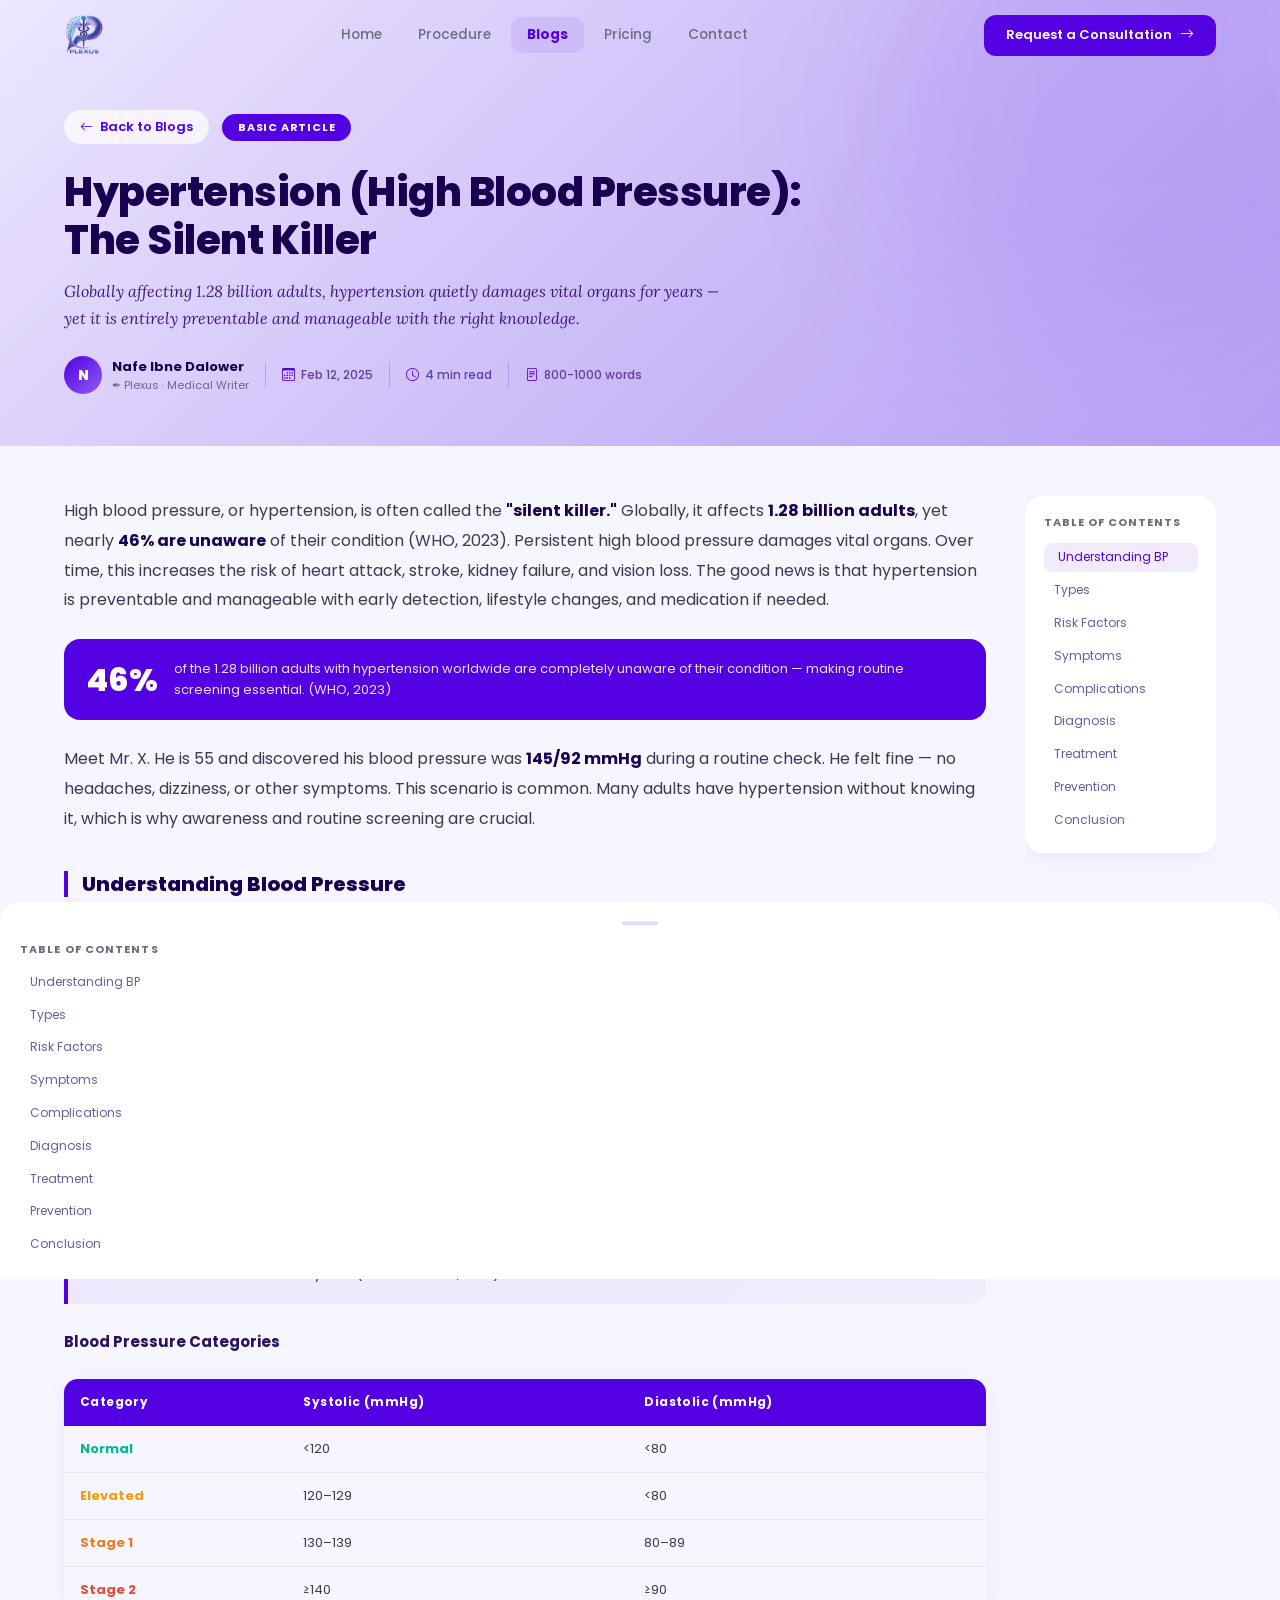
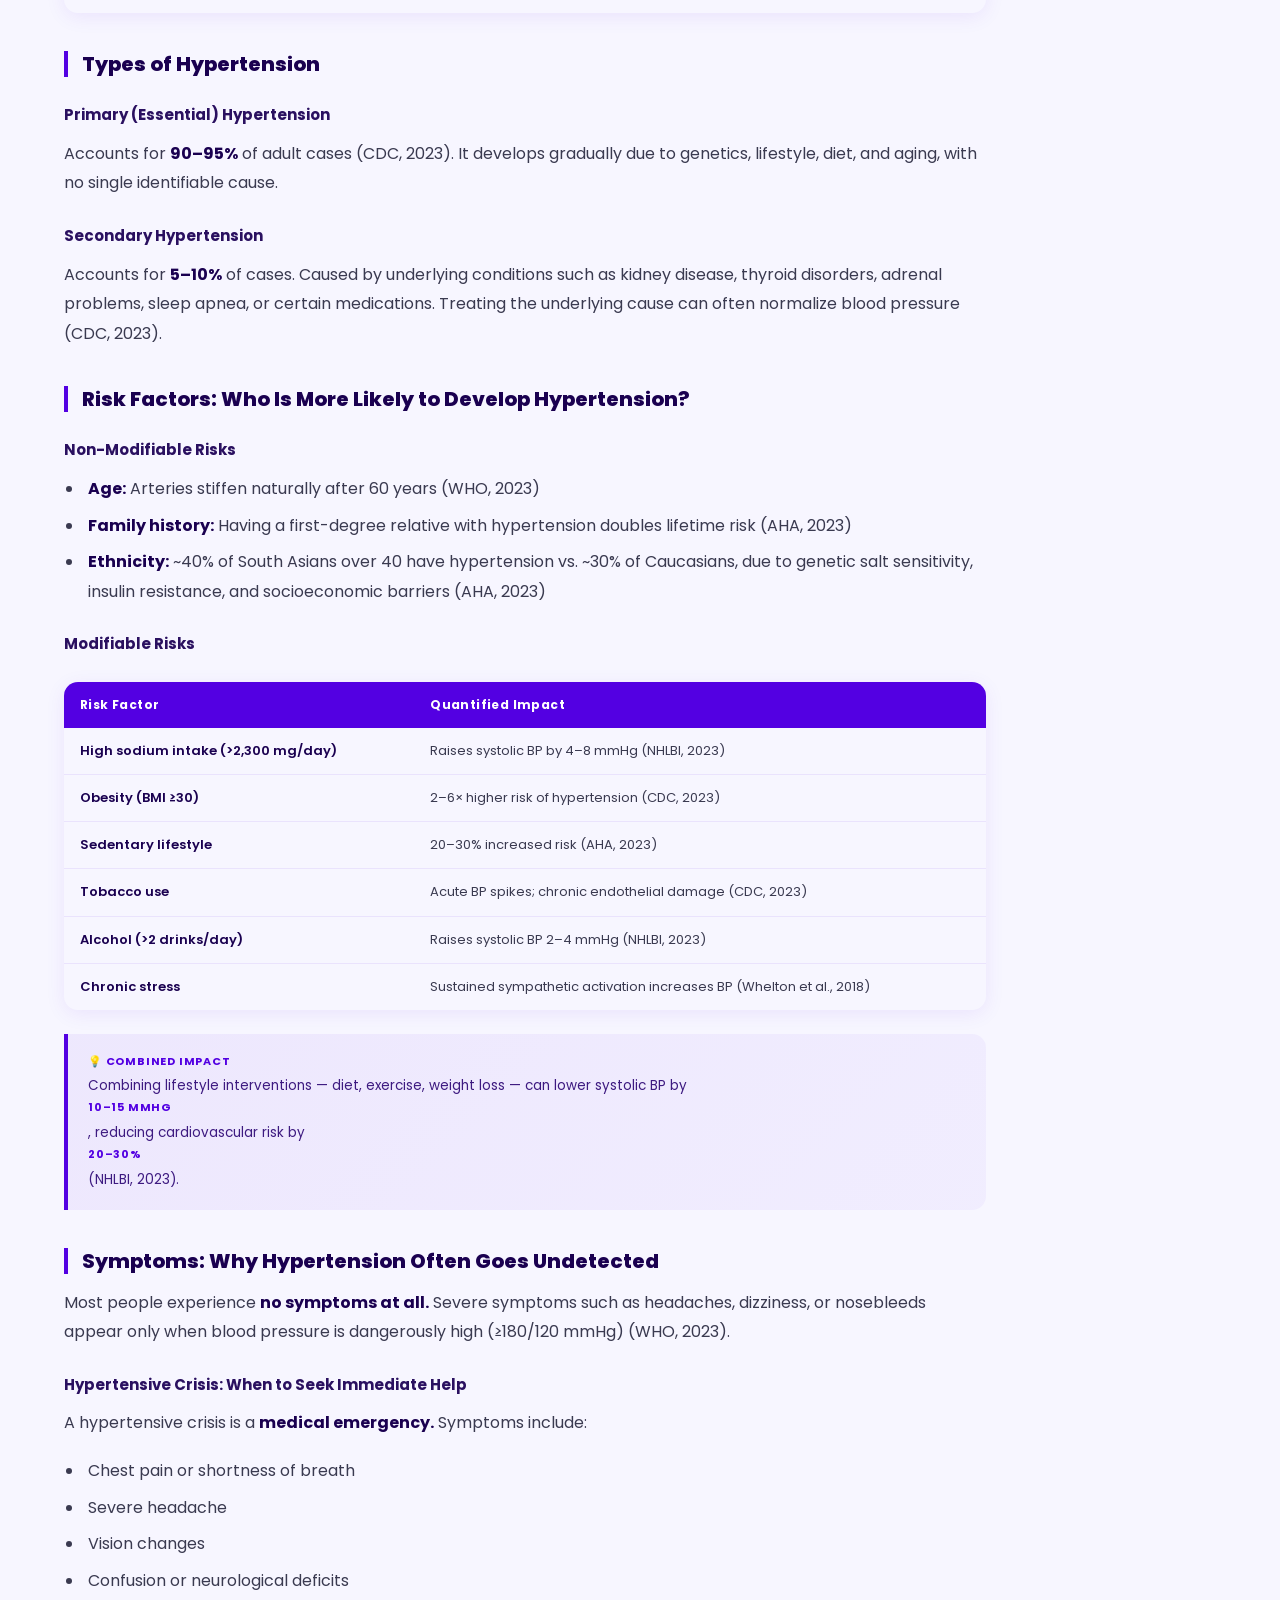
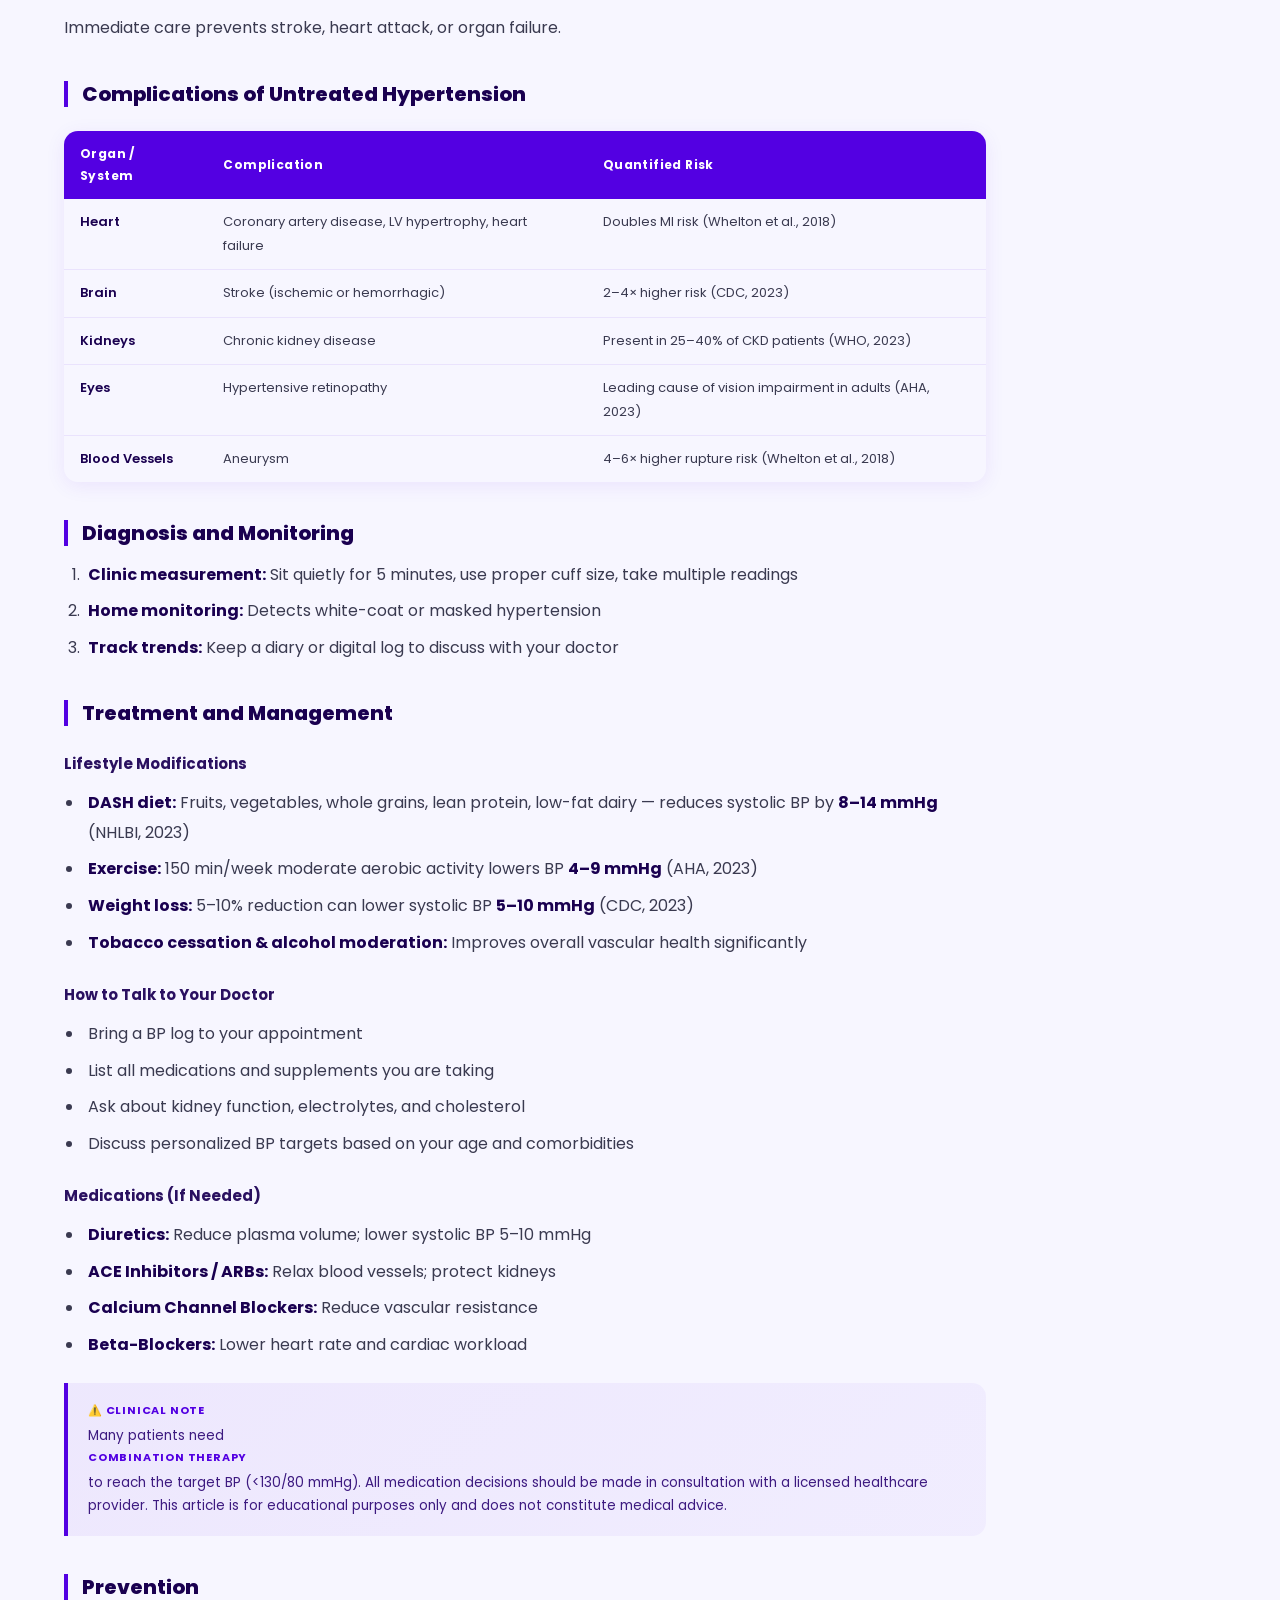
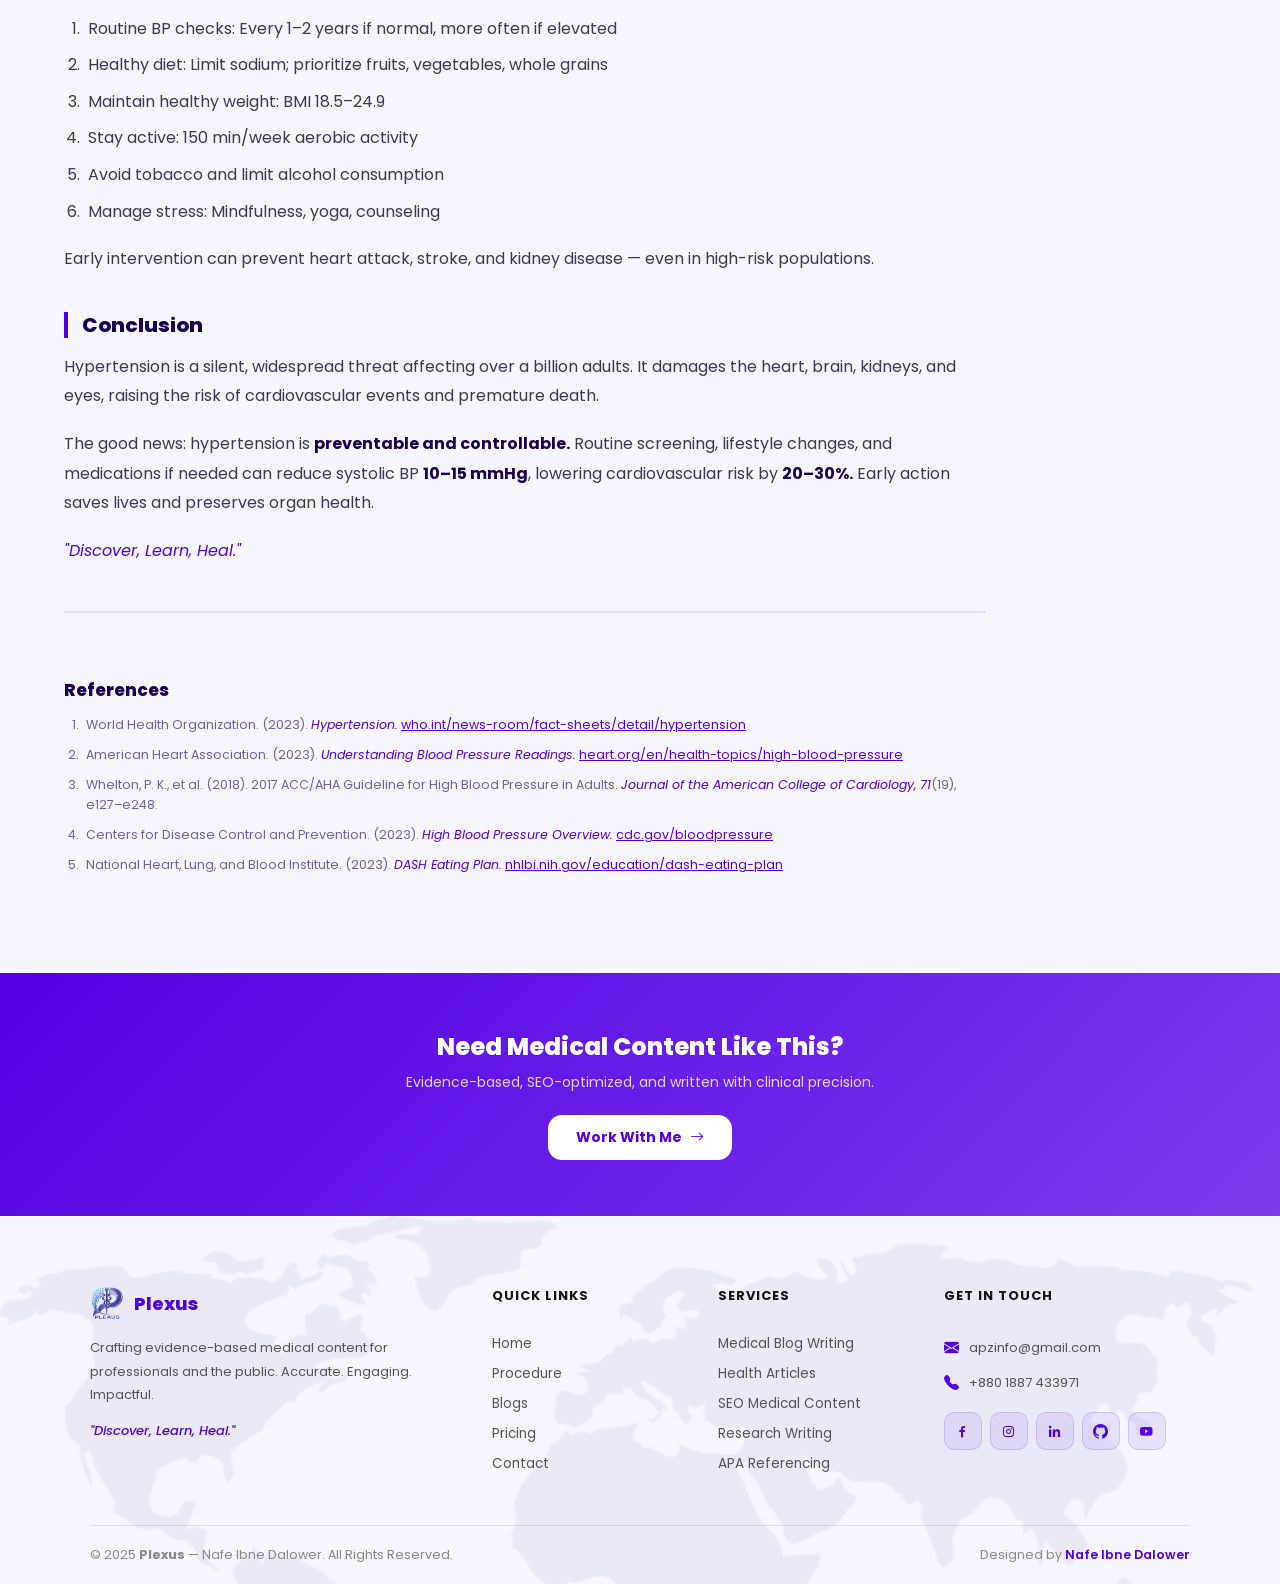
==== commit dddd6bb7: "if it runs dont touch it even habijabi" ====
--- a/article/hypertension.html
+++ b/article/hypertension.html
@@ -21,7 +21,22 @@
 </head>
 
 <body>
-
+<!-- LOADING OVERLAY -->
+  <div id="loadingOverlay">
+    <div class="loader-label">Loading <span id="loaderPlanName" class="basic-c">Basic</span> Version</div>
+    <div class="dna-loader basic" id="dnaLoader">
+      <div class="dna-dot"></div>
+      <div class="dna-dot"></div>
+      <div class="dna-dot"></div>
+      <div class="dna-dot"></div>
+      <div class="dna-dot"></div>
+      <div class="dna-dot"></div>
+      <div class="dna-dot"></div>
+    </div>
+    <div class="loader-bar">
+      <div class="loader-bar-fill basic" id="loaderBarFill"></div>
+    </div>
+  </div>
   <!-- HEADER -->
   <header class="header" id="header">
     <a href="../index.html" class="logo">
@@ -35,7 +50,7 @@
       <a href="../index.html#contact" id="nava">Contact</a>
     </nav>
     <a class="jnbtn" href="../index.html#contact">
-      <span>Request a Meeting</span>
+      <span>Request a Consultation</span>
       <i class="bi bi-arrow-right"></i>
     </a>
     <div class="hamburger" id="hamburger">
@@ -49,11 +64,31 @@
       <a href="../index.html#blogs" id="nava">Blogs</a>
       <a href="../index.html#pricing" id="nava">Pricing</a>
       <a href="../index.html#contact" id="nava">Contact</a>
-      <a href="../index.html#contact" class="mobile-cta">Request a Meeting <i class="bi bi-arrow-right"></i></a>
+      <a href="../index.html#contact" class="mobile-cta">Request a Consultation <i class="bi bi-arrow-right"></i></a>
     </div>
   </header>
 
   <div class="article-page">
+    <!-- Mobile TOC -->
+    <button class="toc-mobile-btn" id="tocToggle">
+      <i class="bi bi-list"></i> Contents
+    </button>
+    <div class="toc-overlay" id="tocOverlay"></div>
+    <div class="toc-drawer" id="tocDrawer">
+      <div class="toc-drawer-handle"></div>
+      <h4>Table of Contents</h4>
+      <ul class="toc-list">
+        <li><a href="#understanding" onclick="closeToc()">Understanding BP</a></li>
+        <li><a href="#types" onclick="closeToc()">Types</a></li>
+        <li><a href="#risk-factors" onclick="closeToc()">Risk Factors</a></li>
+        <li><a href="#symptoms" onclick="closeToc()">Symptoms</a></li>
+        <li><a href="#complications" onclick="closeToc()">Complications</a></li>
+        <li><a href="#diagnosis" onclick="closeToc()">Diagnosis</a></li>
+        <li><a href="#treatment" onclick="closeToc()">Treatment</a></li>
+        <li><a href="#prevention" onclick="closeToc()">Prevention</a></li>
+        <li><a href="#conclusion" onclick="closeToc()">Conclusion</a></li>
+      </ul>
+    </div>
 
     <!-- HERO -->
     <div class="article-hero">
@@ -312,6 +347,7 @@
       </article>
 
       <!-- SIDEBAR -->
+<!-- SIDEBAR -->
       <aside class="article-sidebar">
         <div class="sidebar-card">
           <h4>Table of Contents</h4>
@@ -327,7 +363,11 @@
             <li><a href="#conclusion">Conclusion</a></li>
           </ul>
         </div>
-    </div>
+      </aside>
+
+    </div><!-- /.article-body-wrap -->
+
+    <!-- FOOTER CTA -->
 
     <!-- FOOTER CTA -->
     <div class="article-footer-cta">
@@ -385,18 +425,75 @@
   </footer>
 
   <script src="../assets/js/aos.js"></script>
-  <script>
-    AOS.init();
-    window.addEventListener('scroll', () => {
-      document.getElementById('header').classList.toggle('sticky', window.scrollY > 10);
-    });
-    const hamburger = document.getElementById('hamburger');
-    const mobileNav = document.getElementById('mobileNav');
-    hamburger.addEventListener('click', () => {
-      hamburger.classList.toggle('active');
-      mobileNav.classList.toggle('active');
-    });
-  </script>
+<script>
+  AOS.init();
+
+// ================================
+// STICKY HEADER
+// ================================
+window.addEventListener('scroll', () => {
+  document.getElementById('header').classList.toggle('sticky', window.scrollY > 10);
+});
+
+// ================================
+// HAMBURGER
+// ================================
+const hamburger = document.getElementById('hamburger');
+const mobileNav = document.getElementById('mobileNav');
+hamburger.addEventListener('click', () => {
+  hamburger.classList.toggle('active');
+  mobileNav.classList.toggle('active');
+});
+
+// ================================
+// MOBILE TOC TOGGLE
+// ================================
+let tocOpen = false;
+const tocToggle  = document.getElementById('tocToggle');
+const tocDrawer  = document.getElementById('tocDrawer');
+const tocOverlay = document.getElementById('tocOverlay');
+
+tocToggle.addEventListener('click', () => {
+  tocOpen = !tocOpen;
+  if (tocOpen) {
+    tocDrawer.classList.add('open');
+    tocOverlay.classList.add('open');
+    tocToggle.innerHTML = '<i class="bi bi-x-lg"></i> Close';
+  } else {
+    closeToc();
+  }
+});
+
+tocOverlay.addEventListener('click', closeToc);
+
+function closeToc() {
+  tocOpen = false;
+  tocDrawer.classList.remove('open');
+  tocOverlay.classList.remove('open');
+  tocToggle.innerHTML = '<i class="bi bi-list"></i> Contents';
+}
+
+// ================================
+// ACTIVE TOC HIGHLIGHT ON SCROLL
+// ================================
+const tocLinks = document.querySelectorAll('.article-sidebar .toc-list a');
+const headings = [];
+tocLinks.forEach(a => {
+  const id = a.getAttribute('href').slice(1);
+  const el = document.getElementById(id);
+  if (el) headings.push({ el, a });
+});
+
+window.addEventListener('scroll', () => {
+  let current = headings[0];
+  headings.forEach(h => {
+    if (window.scrollY >= h.el.offsetTop - 110) current = h;
+  });
+  tocLinks.forEach(a => a.classList.remove('toc-active'));
+  if (current) current.a.classList.add('toc-active');
+}, { passive: true });
+
+</script>
 
 </body>
 </html>
--- a/article/style.css
+++ b/article/style.css
@@ -1,521 +1,763 @@
-    :root {
-        --purple: #5300e2;
-        --purple-light: rgba(83, 0, 226, 0.08);
-        --dark: #111118;
-        --muted: #6b6b80;
-        --bg: #f7f6ff;
-    }
-
-    .article-page {
-        min-height: 100vh;
-        background: var(--bg);
-    }
-
-    /* ---- HERO ---- */
-    .article-hero {
-        background: linear-gradient(135deg, #ede7ff 0%, #c9b8f7 60%, #b8a0f5 100%);
-        padding: 110px 5% 52px;
-        position: relative;
-        overflow: hidden;
-    }
-
-    .article-hero::before {
-        content: '';
-        position: absolute;
-        width: 500px;
-        height: 500px;
-        border-radius: 50%;
-        background: rgba(83, 0, 226, 0.08);
-        top: -150px;
-        right: -100px;
-        filter: blur(80px);
-    }
-
-    .article-hero-inner {
-        margin: 0 auto;
-        position: relative;
-        z-index: 1;
-    }
-
-    .article-back {
-        display: inline-flex;
-        align-items: center;
-        gap: 7px;
-        font-family: 'Poppins', sans-serif;
-        font-size: 13px;
-        font-weight: 600;
-        color: var(--purple);
-        text-decoration: none;
-        background: rgba(255, 255, 255, 0.7);
-        padding: 7px 16px;
-        border-radius: 30px;
-        margin-bottom: 24px;
-        backdrop-filter: blur(8px);
-        transition: background 0.3s, transform 0.3s;
-    }
-
-    .article-back:hover {
-        background: #fff;
-        transform: translateX(-4px);
-        color: var(--purple);
-    }
-
-    .article-category-badge {
-        display: inline-block;
-        background: #5300e2;
-        color: #fff;
-        font-family: 'Poppins', sans-serif;
-        font-size: 11px;
-        font-weight: 700;
-        letter-spacing: 0.8px;
-        text-transform: uppercase;
-        padding: 5px 16px;
-        border-radius: 30px;
-        margin-bottom: 16px;;
-        margin-left: 10px;
-    
-    }
-
-    .article-hero-title {
-        font-family: 'Poppins', sans-serif;
-        font-weight: 800;
-        font-size: clamp(26px, 4vw, 40px);
-        color: #1a0050;
-        line-height: 1.2;
-        margin-bottom: 14px;
-        letter-spacing: -0.5px;
-    }
-
-    .article-hero-subtitle {
-        font-family: 'Lora', serif;
-        font-size: 16px;
-        color: #3d1a80;
-        line-height: 1.7;
-        margin-bottom: 24px;
-        font-style: italic;
-        max-width: 680px;
-    }
-
-    .article-meta-row {
-        display: flex;
-        flex-wrap: wrap;
-        align-items: center;
-        gap: 16px;
-    }
-
-    .article-author {
-        display: flex;
-        align-items: center;
-        gap: 10px;
-    }
-
-    .article-author-avatar {
-        width: 38px;
-        height: 38px;
-        border-radius: 50%;
-        background: linear-gradient(135deg, #5300e2, #8b5cf6);
-        display: flex;
-        align-items: center;
-        justify-content: center;
-        font-family: 'Poppins', sans-serif;
-        font-weight: 800;
-        font-size: 14px;
-        color: #fff;
-        flex-shrink: 0;
-    }
-
-    .article-author-name {
-        display: block;
-        font-family: 'Poppins', sans-serif;
-        font-size: 13px;
-        font-weight: 700;
-        color: #1a0050;
-    }
-
-    .article-author-role {
-        display: block;
-        font-family: 'Poppins', sans-serif;
-        font-size: 11px;
-        color: #7060a0;
-    }
-
-    .article-meta-divider {
-        width: 1px;
-        height: 26px;
-        background: rgba(83, 0, 226, 0.2);
-    }
-
-    .article-meta-item {
-        display: flex;
-        align-items: center;
-        gap: 6px;
-        font-family: 'Poppins', sans-serif;
-        font-size: 12px;
-        font-weight: 500;
-        color: #6040a0;
-    }
-
-    .article-meta-item i {
-        font-size: 13px;
-        color: #5300e2;
-    }
-
-    /* ---- LAYOUT ---- */
-    .article-body-wrap {
-        margin: 0 auto;
-        padding: 50px 5% 80px;
-        /* match navbar 5% */
-        display: grid;
-        grid-template-columns: 1fr 190px;
-        gap: 40px;
-        align-items: start;
-    }
-
-    /* ---- CONTENT ---- */
-    .article-content {
-        font-family: 'Lora', serif;
-        font-size: 16px;
-        color: #3a3a50;
-        line-height: 1.85;
-    }
-
-    .article-content h2 {
-        font-family: 'Poppins', sans-serif;
-        font-weight: 800;
-        font-size: 20px;
-        color: #1a0050;
-        margin: 38px 0 14px;
-        padding-left: 14px;
-        border-left: 4px solid #5300e2;
-        line-height: 1.3;
-          scroll-margin-top: 90px; /* 70px navbar + 20px breathing room */
-
-    }
-
-    .article-content h3 {
-        font-family: 'Poppins', sans-serif;
-        font-weight: 700;
-        font-size: 15px;
-        color: #2a1060;
-        margin: 24px 0 10px;
-          scroll-margin-top: 90px; /* 70px navbar + 20px breathing room */
-
-    }
-
-    .article-content p {
-        margin-bottom: 18px;
-    }
-
-    .article-content strong {
-        font-weight: 700;
-        color: #1a0050;
-    }
-
-    .article-content em {
-        color: #5300e2;
-        font-style: italic;
-    }
-
-    .article-content ul,
-    .article-content ol {
-        margin: 0 0 18px 20px;
-        padding: 0;
-    }
-
-    .article-content li {
-        list-style: disc;
-        margin-bottom: 7px;
-        padding-left: 4px;
-        color: #3a3a50;
-    }
-
-    .article-content ol li {
-        list-style: decimal;
-    }
-
-    /* Callout box */
-    .article-callout {
-        background: linear-gradient(135deg, rgba(83, 0, 226, 0.06), rgba(139, 92, 246, 0.06));
-        border-left: 4px solid #5300e2;
-        border-radius: 0 14px 14px 0;
-        padding: 18px 20px;
-        margin: 24px 0;
-        font-family: 'Poppins', sans-serif;
-        font-size: 13.5px;
-        color: #3d1a80;
-        line-height: 1.7;
-    }
-
-    .article-callout strong {
-        color: #5300e2;
-        font-weight: 700;
-        display: block;
-        margin-bottom: 5px;
-        font-size: 11px;
-        text-transform: uppercase;
-        letter-spacing: 0.8px;
-    }
-
-    /* Stat box */
-    .article-stat-box {
-        background: #5300e2;
-        border-radius: 16px;
-        padding: 20px 22px;
-        margin: 24px 0;
-        display: flex;
-        align-items: center;
-        gap: 16px;
-    }
-
-    .article-stat-num {
-        font-family: 'Poppins', sans-serif;
-        font-weight: 800;
-        font-size: 32px;
-        color: #fff;
-        line-height: 1;
-        flex-shrink: 0;
-    }
-
-    .article-stat-text {
-        font-family: 'Poppins', sans-serif;
-        font-size: 13px;
-        color: rgba(255, 255, 255, 0.88);
-        line-height: 1.6;
-    }
-
-    /* Tables */
-    .article-table-wrap {
-        overflow-x: auto;
-        margin: 24px 0;
-        border-radius: 14px;
-        box-shadow: 0 4px 20px rgba(83, 0, 226, 0.08);
-    }
-
-    .article-table {
-        width: 100%;
-        border-collapse: collapse;
-        font-family: 'Poppins', sans-serif;
-        font-size: 13px;
-    }
-
-    .article-table thead {
-        background: #5300e2;
-        color: #fff;
-    }
-
-    .article-table thead th {
-        padding: 12px 16px;
-        font-weight: 700;
-        text-align: left;
-        font-size: 12px;
-        letter-spacing: 0.4px;
-    }
-
-    .article-table tbody tr {
-        border-bottom: 1px solid rgba(83, 0, 226, 0.08);
-        transition: background 0.2s;
-    }
-
-    .article-table tbody tr:hover {
-        background: rgba(83, 0, 226, 0.04);
-    }
-
-    .article-table tbody tr:last-child {
-        border-bottom: none;
-    }
-
-    .article-table td {
-        padding: 11px 16px;
-        color: #3a3a50;
-        vertical-align: top;
-    }
-
-    .article-table td:first-child {
-        font-weight: 600;
-        color: #1a0050;
-    }
-
-    .bp-normal {
-        color: #00b894;
-        font-weight: 700;
-    }
-
-    .bp-elevated {
-        color: #f39c12;
-        font-weight: 700;
-    }
-
-    .bp-stage1 {
-        color: #e67e22;
-        font-weight: 700;
-    }
-
-    .bp-stage2 {
-        color: #e74c3c;
-        font-weight: 700;
-    }
-
-    /* References */
-    .article-references {
-        margin-top: 46px;
-        padding-top: 28px;
-        border-top: 2px solid rgba(83, 0, 226, 0.1);
-    }
-
-    .article-references h2 {
-        font-family: 'Poppins', sans-serif;
-        font-weight: 800;
-        font-size: 17px;
-        color: #1a0050;
-        margin-bottom: 14px;
-        border-left: none;
-        padding-left: 0;
-    }
-
-    .article-references ol {
-        margin-left: 18px;
-    }
-
-    .article-references li {
-        font-family: 'Poppins', sans-serif;
-        font-size: 12.5px;
-        color: #7060a0;
-        margin-bottom: 10px;
-        line-height: 1.6;
-    }
-
-    .article-references a {
-        color: #5300e2;
-        text-decoration: underline;
-        word-break: break-all;
-    }
-
-    /* ---- SIDEBAR ---- */
-    .article-sidebar {
-        position: sticky;
-        top: 88px;
-    }
-
-    .sidebar-card {
-        background: #fff;
-        border-radius: 16px;
-        padding: 18px;
-        box-shadow: 0 4px 20px rgba(83, 0, 226, 0.08);
-        margin-bottom: 18px;
-    }
-
-    .sidebar-card h4 {
-        font-family: 'Poppins', sans-serif;
-        font-weight: 700;
-        font-size: 11px;
-        text-transform: uppercase;
-        letter-spacing: 1px;
-        color: var(--muted);
-        margin-bottom: 12px;
-    }
-
-    .toc-list {
-        list-style: none;
-        padding: 0;
-        margin: 0;
-        display: flex;
-        flex-direction: column;
-        gap: 4px;
-    }
-
-    .toc-list a {
-        font-family: 'Poppins', sans-serif;
-        font-size: 12px;
-        color: #6060a0;
-        text-decoration: none;
-        padding: 6px 10px;
-        border-radius: 8px;
-        display: block;
-        transition: background 0.2s, color 0.2s, padding-left 0.2s;
-        line-height: 1.4;
-    }
-
-    .toc-list a:hover {
-        background: var(--purple-light);
-        color: var(--purple);
-        padding-left: 14px;
-    }
-
-
-    /* ---- FOOTER CTA ---- */
-    .article-footer-cta {
-        background: linear-gradient(135deg, #5300e2, #7c3aed);
-        padding: 56px 5%;
-        text-align: center;
-    }
-
-    .article-footer-cta h3 {
-        font-family: 'Poppins', sans-serif;
-        font-weight: 800;
-        font-size: 24px;
-        color: #fff;
-        margin-bottom: 8px;
-    }
-
-    .article-footer-cta p {
-        font-family: 'Poppins', sans-serif;
-        font-size: 14px;
-        color: rgba(255, 255, 255, 0.8);
-        margin-bottom: 22px;
-    }
-
-    .article-footer-cta a {
-        display: inline-flex;
-        align-items: center;
-        gap: 8px;
-        padding: 12px 28px;
-        border-radius: 14px;
-        background: #fff;
-        color: #5300e2;
-        font-family: 'Poppins', sans-serif;
-        font-weight: 700;
-        font-size: 14px;
-        text-decoration: none;
-        transition: transform 0.3s, box-shadow 0.3s;
-    }
-
-    .article-footer-cta a:hover {
-        transform: translateY(-3px);
-        box-shadow: 0 10px 30px rgba(0, 0, 0, 0.2);
-        color: #5300e2;
-    }
-
-    /* ---- RESPONSIVE ---- */
-    @media (max-width: 820px) {
-        .article-body-wrap {
-            grid-template-columns: 1fr;
-            padding: 40px 5% 60px;
-            /* keep 5% on mobile too */
-        }
-
-        .article-sidebar {
-            position: static;
-            display: grid;
-            grid-template-columns: 1fr 1fr;
-            gap: 14px;
-        }
-    }
-
-    @media (max-width: 520px) {
-        .article-hero {
-  .article-hero { padding: 100px 5% 36px; }
-
-        }
-
-        .article-sidebar {
-            grid-template-columns: 1fr;
-        }
-
-        .article-meta-divider {
-            display: none;
-        }
-
-        .article-content {
-            font-size: 15px;
-        }
-    }+ :root {
+     --purple: #5300e2;
+     --purple-light: rgba(83, 0, 226, 0.08);
+     --dark: #111118;
+     --muted: #6b6b80;
+     --bg: #f7f6ff;
+ }
+
+ .article-page {
+     min-height: 100vh;
+     background: var(--bg);
+ }
+
+ /* ---- HERO ---- */
+ .article-hero {
+     background: linear-gradient(135deg, #ede7ff 0%, #c9b8f7 60%, #b8a0f5 100%);
+     padding: 110px 5% 52px;
+     position: relative;
+     overflow: hidden;
+ }
+
+ .article-hero::before {
+     content: '';
+     position: absolute;
+     width: 500px;
+     height: 500px;
+     border-radius: 50%;
+     background: rgba(83, 0, 226, 0.08);
+     top: -150px;
+     right: -100px;
+     filter: blur(80px);
+ }
+
+ .article-hero-inner {
+     margin: 0 auto;
+     position: relative;
+     z-index: 1;
+ }
+
+ .article-back {
+     display: inline-flex;
+     align-items: center;
+     gap: 7px;
+     font-family: 'Poppins', sans-serif;
+     font-size: 13px;
+     font-weight: 600;
+     color: var(--purple);
+     text-decoration: none;
+     background: rgba(255, 255, 255, 0.7);
+     padding: 7px 16px;
+     border-radius: 30px;
+     margin-bottom: 24px;
+     backdrop-filter: blur(8px);
+     transition: background 0.3s, transform 0.3s;
+ }
+
+ .article-back:hover {
+     background: #fff;
+     transform: translateX(-4px);
+     color: var(--purple);
+ }
+
+ .article-category-badge {
+     display: inline-block;
+     background: #5300e2;
+     color: #fff;
+     font-family: 'Poppins', sans-serif;
+     font-size: 11px;
+     font-weight: 700;
+     letter-spacing: 0.8px;
+     text-transform: uppercase;
+     padding: 5px 16px;
+     border-radius: 30px;
+     margin-bottom: 16px;
+     ;
+     margin-left: 10px;
+
+ }
+
+ .article-hero-title {
+     font-family: 'Poppins', sans-serif;
+     font-weight: 800;
+     font-size: clamp(26px, 4vw, 40px);
+     color: #1a0050;
+     line-height: 1.2;
+     margin-bottom: 14px;
+     letter-spacing: -0.5px;
+ }
+
+ .article-hero-subtitle {
+     font-family: 'Lora', serif;
+     font-size: 16px;
+     color: #3d1a80;
+     line-height: 1.7;
+     margin-bottom: 24px;
+     font-style: italic;
+     max-width: 680px;
+ }
+
+ .article-meta-row {
+     display: flex;
+     flex-wrap: wrap;
+     align-items: center;
+     gap: 16px;
+ }
+
+ .article-author {
+     display: flex;
+     align-items: center;
+     gap: 10px;
+ }
+
+ .article-author-avatar {
+     width: 38px;
+     height: 38px;
+     border-radius: 50%;
+     background: linear-gradient(135deg, #5300e2, #8b5cf6);
+     display: flex;
+     align-items: center;
+     justify-content: center;
+     font-family: 'Poppins', sans-serif;
+     font-weight: 800;
+     font-size: 14px;
+     color: #fff;
+     flex-shrink: 0;
+ }
+
+ .article-author-name {
+     display: block;
+     font-family: 'Poppins', sans-serif;
+     font-size: 13px;
+     font-weight: 700;
+     color: #1a0050;
+ }
+
+ .article-author-role {
+     display: block;
+     font-family: 'Poppins', sans-serif;
+     font-size: 11px;
+     color: #7060a0;
+ }
+
+ .article-meta-divider {
+     width: 1px;
+     height: 26px;
+     background: rgba(83, 0, 226, 0.2);
+ }
+
+ .article-meta-item {
+     display: flex;
+     align-items: center;
+     gap: 6px;
+     font-family: 'Poppins', sans-serif;
+     font-size: 12px;
+     font-weight: 500;
+     color: #6040a0;
+ }
+
+ .article-meta-item i {
+     font-size: 13px;
+     color: #5300e2;
+ }
+
+ /* ---- LAYOUT ---- */
+ .article-body-wrap {
+     margin: 0 auto;
+     padding: 50px 5% 80px;
+     display: grid;
+     grid-template-columns: 1fr 190px;
+     gap: 40px;
+     align-items: start;
+     position: relative;
+ }
+
+ /* ---- CONTENT ---- */
+ .article-content {
+     font-family: 'Lora', serif;
+     font-size: 16px;
+     color: #3a3a50;
+     line-height: 1.85;
+ }
+
+ .article-content h2 {
+     font-family: 'Poppins', sans-serif;
+     font-weight: 800;
+     font-size: 20px;
+     color: #1a0050;
+     margin: 38px 0 14px;
+     padding-left: 14px;
+     border-left: 4px solid #5300e2;
+     line-height: 1.3;
+     scroll-margin-top: 90px;
+     /* 70px navbar + 20px breathing room */
+
+ }
+
+ .article-content h3 {
+     font-family: 'Poppins', sans-serif;
+     font-weight: 700;
+     font-size: 15px;
+     color: #2a1060;
+     margin: 24px 0 10px;
+     scroll-margin-top: 90px;
+     /* 70px navbar + 20px breathing room */
+
+ }
+
+ .article-content p {
+     margin-bottom: 18px;
+ }
+
+ .article-content strong {
+     font-weight: 700;
+     color: #1a0050;
+ }
+
+ .article-content em {
+     color: #5300e2;
+     font-style: italic;
+ }
+
+ .article-content ul,
+ .article-content ol {
+     margin: 0 0 18px 20px;
+     padding: 0;
+ }
+
+ .article-content li {
+     list-style: disc;
+     margin-bottom: 7px;
+     padding-left: 4px;
+     color: #3a3a50;
+ }
+
+ .article-content ol li {
+     list-style: decimal;
+ }
+
+ /* Callout box */
+ .article-callout {
+     background: linear-gradient(135deg, rgba(83, 0, 226, 0.06), rgba(139, 92, 246, 0.06));
+     border-left: 4px solid #5300e2;
+     border-radius: 0 14px 14px 0;
+     padding: 18px 20px;
+     margin: 24px 0;
+     font-family: 'Poppins', sans-serif;
+     font-size: 13.5px;
+     color: #3d1a80;
+     line-height: 1.7;
+ }
+
+ .article-callout strong {
+     color: #5300e2;
+     font-weight: 700;
+     display: block;
+     margin-bottom: 5px;
+     font-size: 11px;
+     text-transform: uppercase;
+     letter-spacing: 0.8px;
+ }
+
+ /* Stat box */
+ .article-stat-box {
+     background: #5300e2;
+     border-radius: 16px;
+     padding: 20px 22px;
+     margin: 24px 0;
+     display: flex;
+     align-items: center;
+     gap: 16px;
+ }
+
+ .article-stat-num {
+     font-family: 'Poppins', sans-serif;
+     font-weight: 800;
+     font-size: 32px;
+     color: #fff;
+     line-height: 1;
+     flex-shrink: 0;
+ }
+
+ .article-stat-text {
+     font-family: 'Poppins', sans-serif;
+     font-size: 13px;
+     color: rgba(255, 255, 255, 0.88);
+     line-height: 1.6;
+ }
+
+ /* Tables */
+ .article-table-wrap {
+     overflow-x: auto;
+     margin: 24px 0;
+     border-radius: 14px;
+     box-shadow: 0 4px 20px rgba(83, 0, 226, 0.08);
+ }
+
+ .article-table {
+     width: 100%;
+     border-collapse: collapse;
+     font-family: 'Poppins', sans-serif;
+     font-size: 13px;
+ }
+
+ .article-table thead {
+     background: #5300e2;
+     color: #fff;
+ }
+
+ .article-table thead th {
+     padding: 12px 16px;
+     font-weight: 700;
+     text-align: left;
+     font-size: 12px;
+     letter-spacing: 0.4px;
+ }
+
+ .article-table tbody tr {
+     border-bottom: 1px solid rgba(83, 0, 226, 0.08);
+     transition: background 0.2s;
+ }
+
+ .article-table tbody tr:hover {
+     background: rgba(83, 0, 226, 0.04);
+ }
+
+ .article-table tbody tr:last-child {
+     border-bottom: none;
+ }
+
+ .article-table td {
+     padding: 11px 16px;
+     color: #3a3a50;
+     vertical-align: top;
+ }
+
+ .article-table td:first-child {
+     font-weight: 600;
+     color: #1a0050;
+ }
+
+ .bp-normal {
+     color: #00b894;
+     font-weight: 700;
+ }
+
+ .bp-elevated {
+     color: #f39c12;
+     font-weight: 700;
+ }
+
+ .bp-stage1 {
+     color: #e67e22;
+     font-weight: 700;
+ }
+
+ .bp-stage2 {
+     color: #e74c3c;
+     font-weight: 700;
+ }
+
+ /* References */
+ .article-references {
+     margin-top: 46px;
+     padding-top: 28px;
+     border-top: 2px solid rgba(83, 0, 226, 0.1);
+ }
+
+ .article-references h2 {
+     font-family: 'Poppins', sans-serif;
+     font-weight: 800;
+     font-size: 17px;
+     color: #1a0050;
+     margin-bottom: 14px;
+     border-left: none;
+     padding-left: 0;
+ }
+
+ .article-references ol {
+     margin-left: 18px;
+ }
+
+ .article-references li {
+     font-family: 'Poppins', sans-serif;
+     font-size: 12.5px;
+     color: #7060a0;
+     margin-bottom: 10px;
+     line-height: 1.6;
+ }
+
+ .article-references a {
+     color: #5300e2;
+     text-decoration: underline;
+     word-break: break-all;
+ }
+
+ /* ---- SIDEBAR ---- */
+ .article-sidebar {
+     position: sticky;
+     top: 130px;
+     max-height: calc(100vh - 150px);
+     overflow-y: auto;
+     scrollbar-width: thin;
+     scrollbar-color: rgba(83, 0, 226, 0.15) transparent;
+     align-self: start;
+ }
+
+ .article-sidebar::-webkit-scrollbar {
+     width: 3px;
+ }
+
+ .article-sidebar::-webkit-scrollbar-thumb {
+     background: rgba(83, 0, 226, 0.2);
+     border-radius: 99px;
+ }
+
+ .sidebar-card {
+     background: #fff;
+     border-radius: 16px;
+     padding: 18px;
+     box-shadow: 0 4px 20px rgba(83, 0, 226, 0.08);
+     margin-bottom: 18px;
+ }
+
+ .sidebar-card h4 {
+     font-family: 'Poppins', sans-serif;
+     font-weight: 700;
+     font-size: 11px;
+     text-transform: uppercase;
+     letter-spacing: 1px;
+     color: var(--muted);
+     margin-bottom: 12px;
+ }
+
+ .toc-list {
+     list-style: none;
+     padding: 0;
+     margin: 0;
+     display: flex;
+     flex-direction: column;
+     gap: 4px;
+ }
+
+ .toc-list a {
+     font-family: 'Poppins', sans-serif;
+     font-size: 12px;
+     color: #6060a0;
+     text-decoration: none;
+     padding: 6px 10px;
+     border-radius: 8px;
+     display: block;
+     transition: background 0.2s, color 0.2s, padding-left 0.2s;
+     line-height: 1.4;
+ }
+
+ .toc-list a:hover {
+     background: var(--purple-light);
+     color: var(--purple);
+     padding-left: 14px;
+ }
+
+
+ /* ---- FOOTER CTA ---- */
+ .article-footer-cta {
+     background: linear-gradient(135deg, #5300e2, #7c3aed);
+     padding: 56px 5%;
+     text-align: center;
+ }
+
+ .article-footer-cta h3 {
+     font-family: 'Poppins', sans-serif;
+     font-weight: 800;
+     font-size: 24px;
+     color: #fff;
+     margin-bottom: 8px;
+ }
+
+ .article-footer-cta p {
+     font-family: 'Poppins', sans-serif;
+     font-size: 14px;
+     color: rgba(255, 255, 255, 0.8);
+     margin-bottom: 22px;
+ }
+
+ .article-footer-cta a {
+     display: inline-flex;
+     align-items: center;
+     gap: 8px;
+     padding: 12px 28px;
+     border-radius: 14px;
+     background: #fff;
+     color: #5300e2;
+     font-family: 'Poppins', sans-serif;
+     font-weight: 700;
+     font-size: 14px;
+     text-decoration: none;
+     transition: transform 0.3s, box-shadow 0.3s;
+ }
+
+ .article-footer-cta a:hover {
+     transform: translateY(-3px);
+     box-shadow: 0 10px 30px rgba(0, 0, 0, 0.2);
+     color: #5300e2;
+ }
+
+ /* ---- RESPONSIVE ---- */
+ @media (max-width: 820px) {
+     .article-body-wrap {
+         grid-template-columns: 1fr;
+         padding: 40px 5% 60px;
+         /* keep 5% on mobile too */
+     }
+
+     .article-sidebar {
+         position: static;
+         display: grid;
+         grid-template-columns: 1fr 1fr;
+         gap: 14px;
+     }
+ }
+
+ @media (max-width: 520px) {
+     .article-hero {
+         padding: 100px 5% 36px;
+     }
+
+     .article-meta-divider {
+         display: none;
+     }
+
+     .article-content {
+         font-size: 15px;
+     }
+ }
+
+ /* ═══════════════════════════════════════
+   LOADING OVERLAY
+═══════════════════════════════════════ */
+ #loadingOverlay {
+     position: fixed;
+     inset: 0;
+     z-index: 9999;
+     display: flex;
+     flex-direction: column;
+     align-items: center;
+     justify-content: center;
+     background: #f7f6ff;
+     opacity: 0;
+     pointer-events: none;
+     transition: opacity .2s;
+ }
+
+ #loadingOverlay.show {
+     opacity: 1;
+     pointer-events: all;
+ }
+
+ .loader-label {
+     font-family: 'Poppins', sans-serif;
+     font-size: 11px;
+     font-weight: 700;
+     letter-spacing: .1em;
+     text-transform: uppercase;
+     color: var(--muted);
+     margin-bottom: 20px;
+ }
+
+ .loader-label span {
+     transition: color .2s;
+ }
+
+ .loader-label span.basic-c {
+     color: var(--purple);
+ }
+
+ .loader-label span.standard-c {
+     color: #7c3aed;
+ }
+
+ .loader-label span.premium-c {
+     color: #d97706;
+ }
+
+ .dna-loader {
+     display: flex;
+     gap: 7px;
+     align-items: center;
+     height: 52px;
+ }
+
+ .dna-dot {
+     width: 11px;
+     height: 11px;
+     border-radius: 50%;
+     animation: dnaBounce 1s ease-in-out infinite;
+ }
+
+ .dna-dot:nth-child(1) {
+     animation-delay: 0s;
+ }
+
+ .dna-dot:nth-child(2) {
+     animation-delay: .1s;
+ }
+
+ .dna-dot:nth-child(3) {
+     animation-delay: .2s;
+ }
+
+ .dna-dot:nth-child(4) {
+     animation-delay: .3s;
+ }
+
+ .dna-dot:nth-child(5) {
+     animation-delay: .4s;
+ }
+
+ .dna-dot:nth-child(6) {
+     animation-delay: .5s;
+ }
+
+ .dna-dot:nth-child(7) {
+     animation-delay: .6s;
+ }
+
+ .dna-loader.basic .dna-dot {
+     background: var(--purple);
+ }
+
+ .dna-loader.standard .dna-dot {
+     background: #7c3aed;
+ }
+
+ .dna-loader.premium .dna-dot {
+     background: #d97706;
+ }
+
+ @keyframes dnaBounce {
+
+     0%,
+     100% {
+         transform: translateY(0) scale(1);
+         opacity: .4;
+     }
+
+     50% {
+         transform: translateY(-22px) scale(1.35);
+         opacity: 1;
+     }
+ }
+
+ .loader-bar {
+     width: 200px;
+     height: 3px;
+     background: rgba(83, 0, 226, 0.1);
+     border-radius: 99px;
+     margin-top: 22px;
+     overflow: hidden;
+ }
+
+ .loader-bar-fill {
+     height: 100%;
+     width: 0;
+     border-radius: 99px;
+     animation: loaderFill .55s ease-out forwards .1s;
+ }
+
+ .loader-bar-fill.basic {
+     background: var(--purple);
+ }
+
+ .loader-bar-fill.standard {
+     background: #7c3aed;
+ }
+
+ .loader-bar-fill.premium {
+     background: #d97706;
+ }
+
+ @keyframes loaderFill {
+     to {
+         width: 100%;
+     }
+ }
+
+ /* ═══════════════════════════════════════
+   MOBILE TOC BUTTON + DRAWER
+═══════════════════════════════════════ */
+ .toc-mobile-btn {
+     display: none;
+     position: fixed;
+     bottom: 22px;
+     right: 22px;
+     z-index: 400;
+     background: var(--purple);
+     color: #fff;
+     border: none;
+     border-radius: 50px;
+     padding: 10px 20px;
+     font-family: 'Poppins', sans-serif;
+     font-size: 13px;
+     font-weight: 700;
+     cursor: pointer;
+     box-shadow: 0 6px 24px rgba(83, 0, 226, 0.35);
+     align-items: center;
+     gap: 7px;
+ }
+
+ .toc-overlay {
+     display: none;
+     position: fixed;
+     inset: 0;
+     z-index: 390;
+     background: rgba(0, 0, 0, 0.45);
+     backdrop-filter: blur(3px);
+ }
+
+ .toc-overlay.open {
+     display: block;
+ }
+
+ .toc-drawer {
+     position: fixed;
+     bottom: 0;
+     left: 0;
+     right: 0;
+     z-index: 395;
+     background: #fff;
+     border-top: 1px solid rgba(83, 0, 226, 0.12);
+     border-radius: 20px 20px 0 0;
+     padding: 20px;
+     max-height: 65vh;
+     overflow-y: auto;
+     transform: translateY(100%);
+     transition: transform .3s cubic-bezier(.4, 0, .2, 1);
+ }
+
+ .toc-drawer.open {
+     transform: translateY(0);
+ }
+
+ .toc-drawer-handle {
+     width: 36px;
+     height: 4px;
+     background: rgba(83, 0, 226, 0.15);
+     border-radius: 99px;
+     margin: 0 auto 16px;
+ }
+
+ .toc-drawer h4 {
+     font-family: 'Poppins', sans-serif;
+     font-size: 11px;
+     font-weight: 700;
+     letter-spacing: .1em;
+     text-transform: uppercase;
+     color: var(--muted);
+     margin-bottom: 10px;
+ }
+
+ .toc-list a.toc-active {
+     background: var(--purple-light);
+     color: var(--purple);
+     padding-left: 14px;
+ }
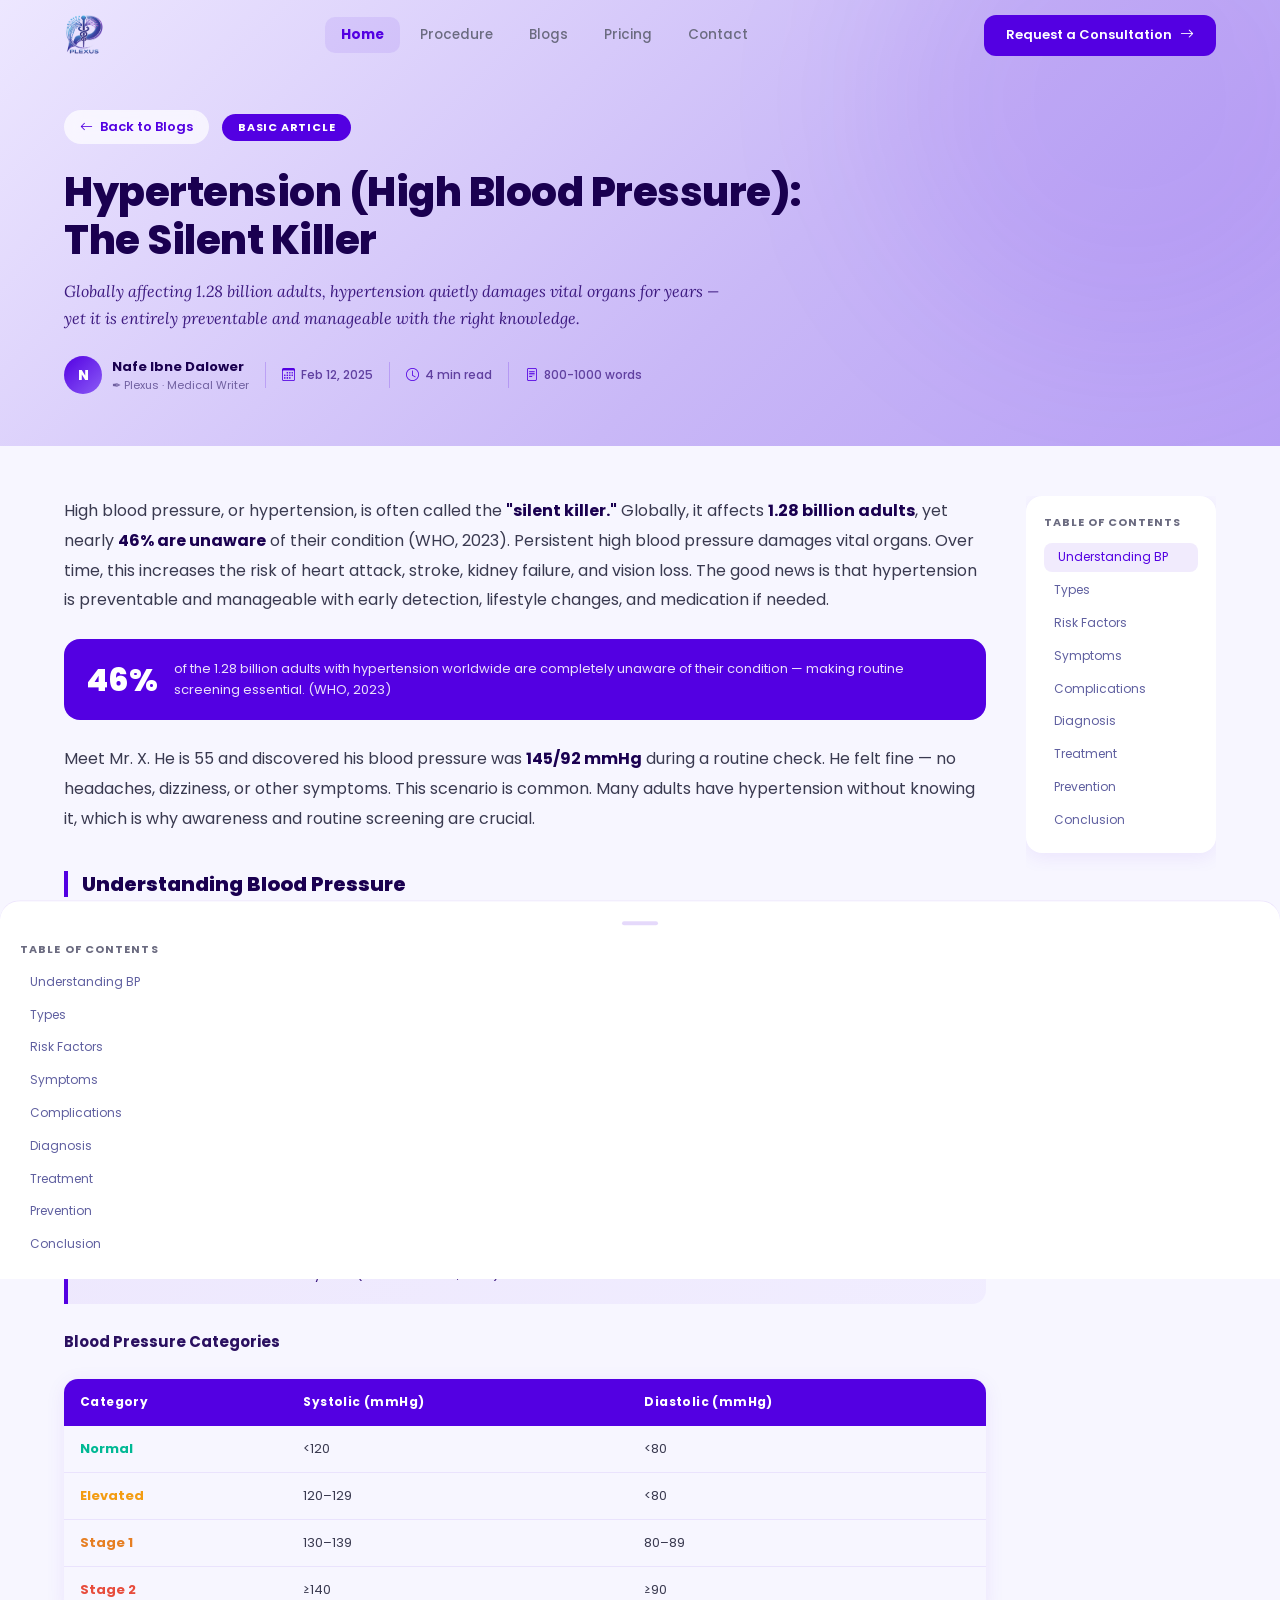
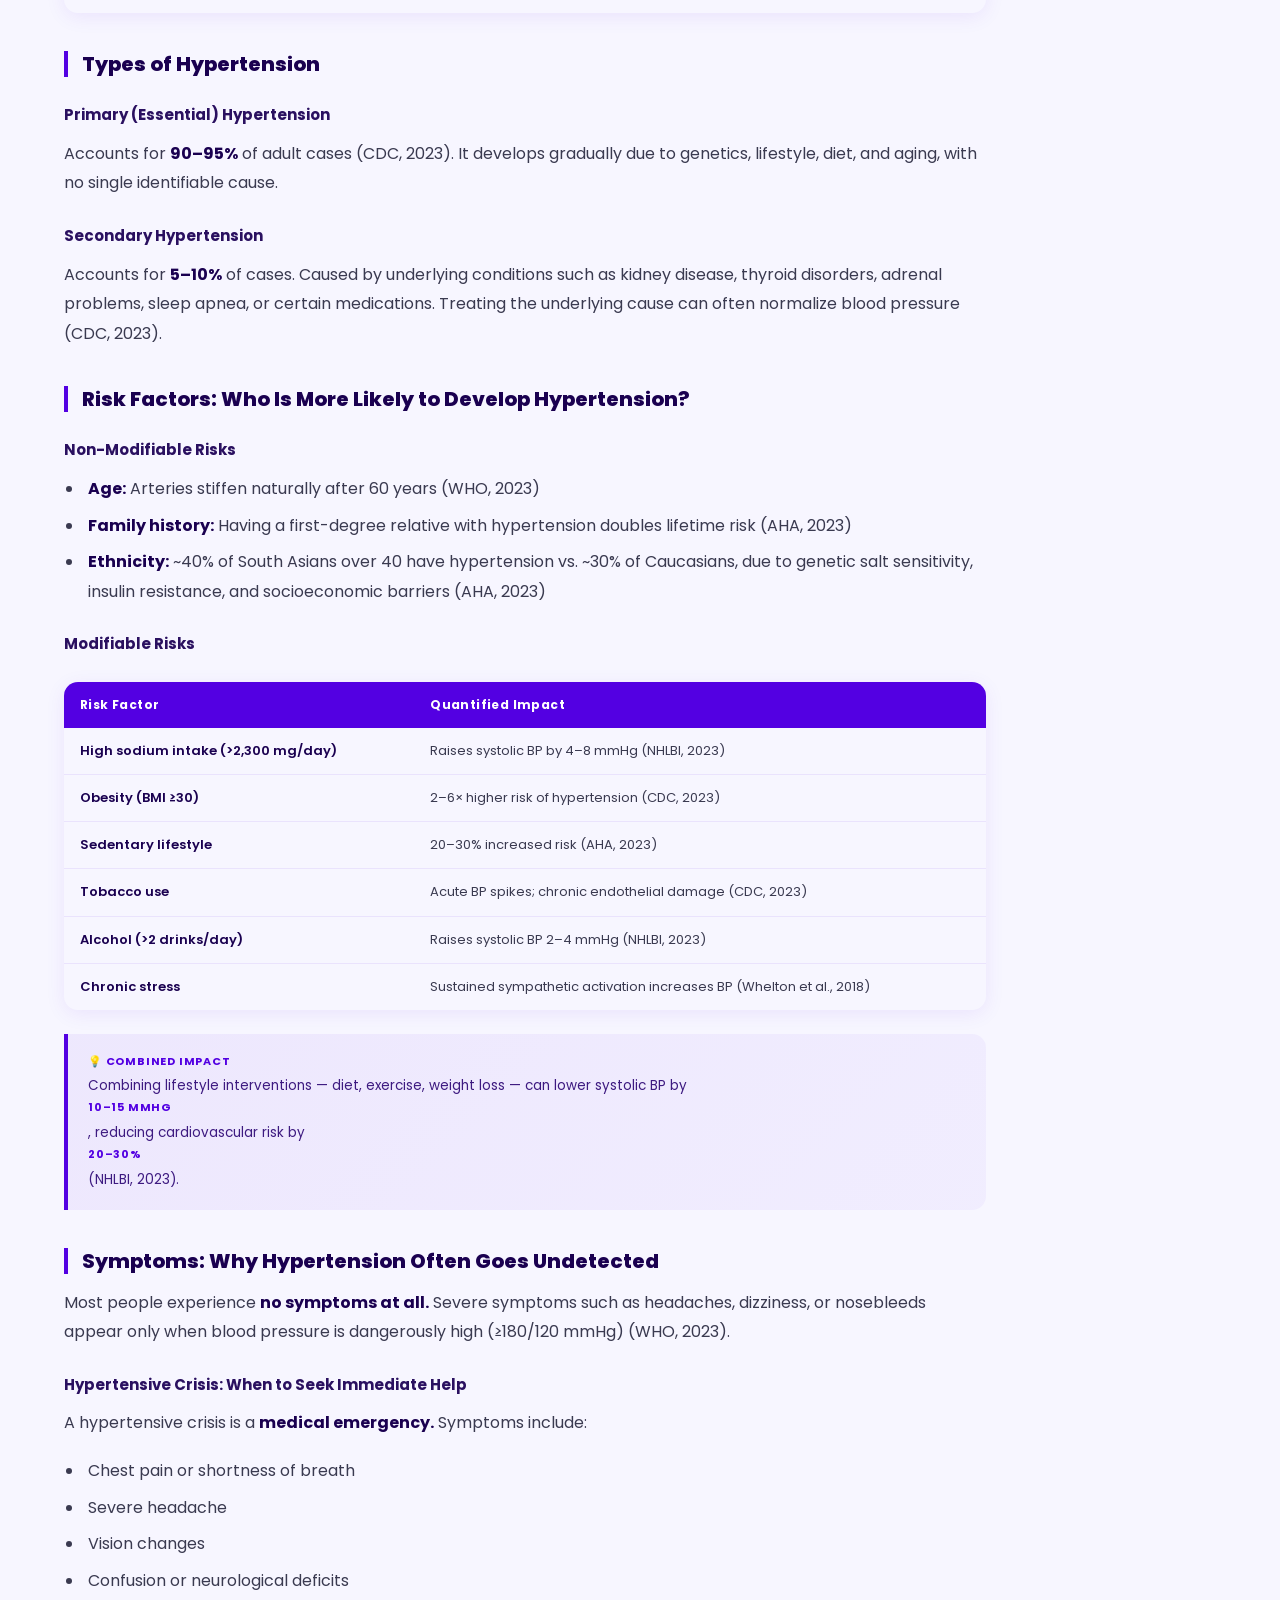
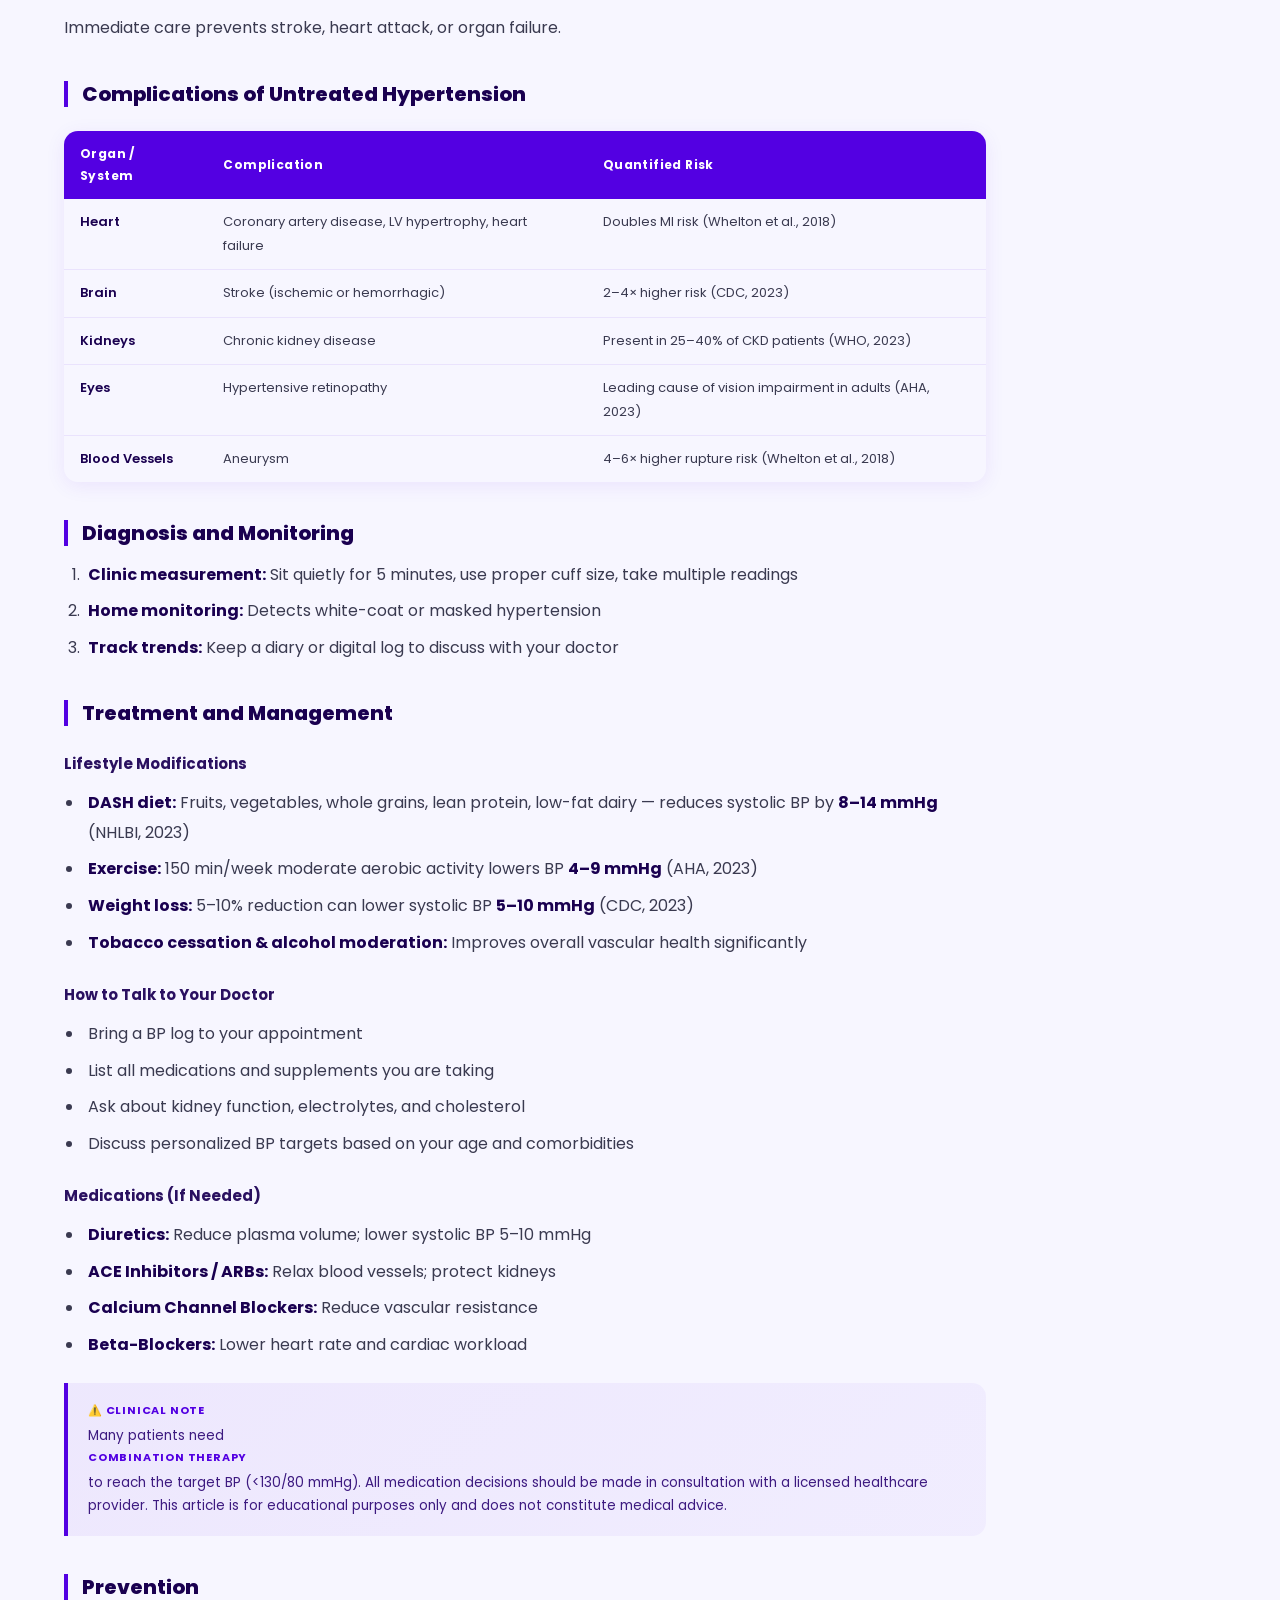
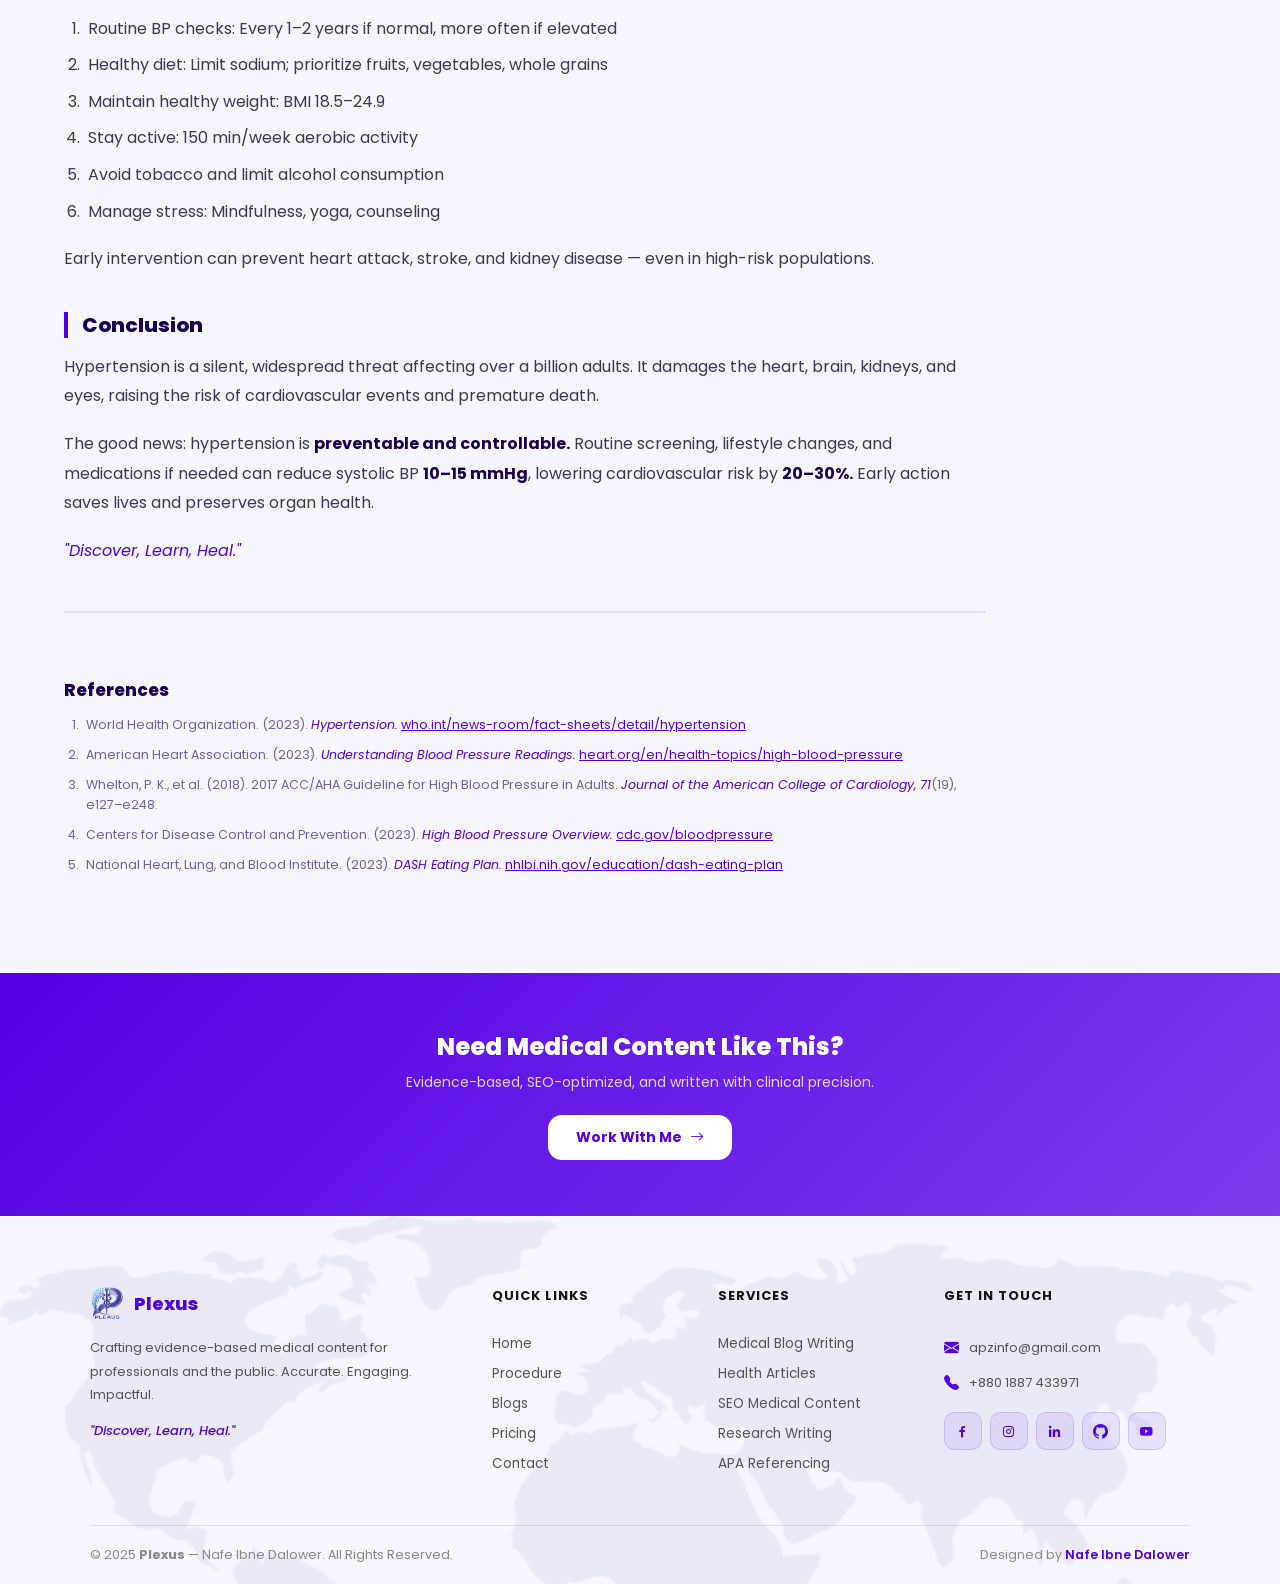
==== commit d5162776: "massive habijabi" ====
--- a/article/hypertension.html
+++ b/article/hypertension.html
@@ -10,64 +10,95 @@
 
   <link rel="preconnect" href="https://fonts.googleapis.com">
   <link rel="preconnect" href="https://fonts.gstatic.com" crossorigin>
-  <link href="https://fonts.googleapis.com/css2?family=Poppins:wght@400;500;600;700;800&family=Lora:ital,wght@0,400;0,600;1,400&display=swap" rel="stylesheet">
+  <link
+    href="https://fonts.googleapis.com/css2?family=Poppins:wght@400;500;600;700;800&family=Lora:ital,wght@0,400;0,600;1,400&display=swap"
+    rel="stylesheet">
 
   <link rel="stylesheet" href="../assets/css/aos.css">
   <link href="../assets/bootstrap-icons/bootstrap-icons.css" rel="stylesheet">
   <link href="https://unpkg.com/boxicons@2.1.4/css/boxicons.min.css" rel="stylesheet">
+  <!-- Root site CSS first -->
+  <link rel="stylesheet" href="../style.css">
+  <!-- Article-specific CSS second (can override root) -->
   <link rel="stylesheet" href="./style.css">
-  <link rel="stylesheet" href="../style.css">
 
 </head>
 
 <body>
-<!-- LOADING OVERLAY -->
-  <div id="loadingOverlay">
-    <div class="loader-label">Loading <span id="loaderPlanName" class="basic-c">Basic</span> Version</div>
-    <div class="dna-loader basic" id="dnaLoader">
-      <div class="dna-dot"></div>
-      <div class="dna-dot"></div>
-      <div class="dna-dot"></div>
-      <div class="dna-dot"></div>
-      <div class="dna-dot"></div>
-      <div class="dna-dot"></div>
-      <div class="dna-dot"></div>
-    </div>
-    <div class="loader-bar">
-      <div class="loader-bar-fill basic" id="loaderBarFill"></div>
+    <!-- Meeting Request Modal -->
+  <div class="meeting-modal-overlay" id="meetingModal">
+    <div class="meeting-modal">
+
+      <!-- HEADER -->
+      <div class="meeting-modal-header" id="modalHeader">
+        <button class="meeting-modal-close" id="closeModal">
+          <i class="bi bi-x-lg"></i>
+        </button>
+        <h3 class="meeting-modal-title">Request a Consultation</h3>
+        <p class="meeting-modal-sub">Fill out the short form below and I'll review your project and schedule a meeting
+          within 24 hours.</p>
+      </div>
+
+      <!-- FORM BODY -->
+      <div class="meeting-modal-body" id="modalBody">
+        <div class="meeting-modal-frame">
+          <iframe
+            src="https://docs.google.com/forms/d/e/1FAIpQLSe6IBGquy1wQWKsO77w5-C5rfg6FX_zl5evrlnhBx6Xf9jbbw/viewform?embedded=true"
+            width="100%" height="850" frameborder="0">
+            Loading…
+          </iframe>
+        </div>
+      </div>
+
+      <!-- SUCCESS MESSAGE -->
+      <div class="meeting-modal-success" id="modalSuccess">
+        <div class="success-icon">
+          <i class="bi bi-check-circle-fill"></i>
+        </div>
+        <h3>Request Submitted!</h3>
+        <p>Thank you! Your meeting request is <strong>in progress</strong>. I'll get back to you within <strong>24
+            hours</strong>.</p>
+        <button id="successClose">Close</button>
+      </div>
+
     </div>
   </div>
-  <!-- HEADER -->
   <header class="header" id="header">
-    <a href="../index.html" class="logo">
+    <a href="#" class="logo">
       <img src="../assets/img/plexus.png" alt="Plexus">
     </a>
+
     <nav class="navbar">
-      <a href="../index.html#home" id="nava">Home</a>
-      <a href="../index.html#procedure" id="nava">Procedure</a>
-      <a href="../index.html#blogs" id="nava" class="active">Blogs</a>
-      <a href="../index.html#pricing" id="nava">Pricing</a>
-      <a href="../index.html#contact" id="nava">Contact</a>
+      <a href="#home" id="nava" class="active">Home</a>
+      <a href="#procedure" id="nava">Procedure</a>
+      <a href="#blogs" id="nava">Blogs</a>
+      <a href="#pricing" id="nava">Pricing</a>
+      <a href="#contact" id="nava">Contact</a>
     </nav>
-    <a class="jnbtn" href="../index.html#contact">
+
+    <a class="jnbtn" id="openModal" href="#">
       <span>Request a Consultation</span>
       <i class="bi bi-arrow-right"></i>
     </a>
-    <div class="hamburger" id="hamburger">
+    <div class="hamburger">
       <span class="bar"></span>
       <span class="bar"></span>
       <span class="bar"></span>
     </div>
-    <div class="mobile-nav" id="mobileNav">
-      <a href="../index.html#home" id="nava">Home</a>
-      <a href="../index.html#procedure" id="nava">Procedure</a>
-      <a href="../index.html#blogs" id="nava">Blogs</a>
-      <a href="../index.html#pricing" id="nava">Pricing</a>
-      <a href="../index.html#contact" id="nava">Contact</a>
-      <a href="../index.html#contact" class="mobile-cta">Request a Consultation <i class="bi bi-arrow-right"></i></a>
-    </div>
+
   </header>
-
+  <!-- Mobile nav -->
+  <div class="mobile-nav">
+    <a href="#home" id="nava">Home</a>
+    <a href="#procedure" id="nava">Procedure</a>
+    <a href="#blogs" id="nava">Blogs</a>
+    <a href="#pricing" id="nava">Pricing</a>
+    <a href="#contact" id="nava">Contact</a>
+    <a class="jnbtn" id="openModalMobile" href="#">
+      <span>Request a Consultation</span>
+      <i class="bi bi-arrow-right"></i>
+    </a>
+  </div>
   <div class="article-page">
     <!-- Mobile TOC -->
     <button class="toc-mobile-btn" id="tocToggle">
@@ -136,7 +167,8 @@
 
         <div class="article-stat-box">
           <span class="article-stat-num">46%</span>
-          <span class="article-stat-text">of the 1.28 billion adults with hypertension worldwide are completely unaware of their condition — making routine screening essential. (WHO, 2023)</span>
+          <span class="article-stat-text">of the 1.28 billion adults with hypertension worldwide are completely unaware
+            of their condition — making routine screening essential. (WHO, 2023)</span>
         </div>
 
         <p>
@@ -180,10 +212,26 @@
               </tr>
             </thead>
             <tbody>
-              <tr><td><span class="bp-normal">Normal</span></td><td>&lt;120</td><td>&lt;80</td></tr>
-              <tr><td><span class="bp-elevated">Elevated</span></td><td>120–129</td><td>&lt;80</td></tr>
-              <tr><td><span class="bp-stage1">Stage 1</span></td><td>130–139</td><td>80–89</td></tr>
-              <tr><td><span class="bp-stage2">Stage 2</span></td><td>≥140</td><td>≥90</td></tr>
+              <tr>
+                <td><span class="bp-normal">Normal</span></td>
+                <td>&lt;120</td>
+                <td>&lt;80</td>
+              </tr>
+              <tr>
+                <td><span class="bp-elevated">Elevated</span></td>
+                <td>120–129</td>
+                <td>&lt;80</td>
+              </tr>
+              <tr>
+                <td><span class="bp-stage1">Stage 1</span></td>
+                <td>130–139</td>
+                <td>80–89</td>
+              </tr>
+              <tr>
+                <td><span class="bp-stage2">Stage 2</span></td>
+                <td>≥140</td>
+                <td>≥90</td>
+              </tr>
             </tbody>
           </table>
         </div>
@@ -208,23 +256,46 @@
         <h3>Non-Modifiable Risks</h3>
         <ul>
           <li><strong>Age:</strong> Arteries stiffen naturally after 60 years (WHO, 2023)</li>
-          <li><strong>Family history:</strong> Having a first-degree relative with hypertension doubles lifetime risk (AHA, 2023)</li>
-          <li><strong>Ethnicity:</strong> ~40% of South Asians over 40 have hypertension vs. ~30% of Caucasians, due to genetic salt sensitivity, insulin resistance, and socioeconomic barriers (AHA, 2023)</li>
+          <li><strong>Family history:</strong> Having a first-degree relative with hypertension doubles lifetime risk
+            (AHA, 2023)</li>
+          <li><strong>Ethnicity:</strong> ~40% of South Asians over 40 have hypertension vs. ~30% of Caucasians, due to
+            genetic salt sensitivity, insulin resistance, and socioeconomic barriers (AHA, 2023)</li>
         </ul>
 
         <h3>Modifiable Risks</h3>
         <div class="article-table-wrap">
           <table class="article-table">
             <thead>
-              <tr><th>Risk Factor</th><th>Quantified Impact</th></tr>
+              <tr>
+                <th>Risk Factor</th>
+                <th>Quantified Impact</th>
+              </tr>
             </thead>
             <tbody>
-              <tr><td>High sodium intake (&gt;2,300 mg/day)</td><td>Raises systolic BP by 4–8 mmHg (NHLBI, 2023)</td></tr>
-              <tr><td>Obesity (BMI ≥30)</td><td>2–6× higher risk of hypertension (CDC, 2023)</td></tr>
-              <tr><td>Sedentary lifestyle</td><td>20–30% increased risk (AHA, 2023)</td></tr>
-              <tr><td>Tobacco use</td><td>Acute BP spikes; chronic endothelial damage (CDC, 2023)</td></tr>
-              <tr><td>Alcohol (&gt;2 drinks/day)</td><td>Raises systolic BP 2–4 mmHg (NHLBI, 2023)</td></tr>
-              <tr><td>Chronic stress</td><td>Sustained sympathetic activation increases BP (Whelton et al., 2018)</td></tr>
+              <tr>
+                <td>High sodium intake (&gt;2,300 mg/day)</td>
+                <td>Raises systolic BP by 4–8 mmHg (NHLBI, 2023)</td>
+              </tr>
+              <tr>
+                <td>Obesity (BMI ≥30)</td>
+                <td>2–6× higher risk of hypertension (CDC, 2023)</td>
+              </tr>
+              <tr>
+                <td>Sedentary lifestyle</td>
+                <td>20–30% increased risk (AHA, 2023)</td>
+              </tr>
+              <tr>
+                <td>Tobacco use</td>
+                <td>Acute BP spikes; chronic endothelial damage (CDC, 2023)</td>
+              </tr>
+              <tr>
+                <td>Alcohol (&gt;2 drinks/day)</td>
+                <td>Raises systolic BP 2–4 mmHg (NHLBI, 2023)</td>
+              </tr>
+              <tr>
+                <td>Chronic stress</td>
+                <td>Sustained sympathetic activation increases BP (Whelton et al., 2018)</td>
+              </tr>
             </tbody>
           </table>
         </div>
@@ -257,21 +328,46 @@
         <div class="article-table-wrap">
           <table class="article-table">
             <thead>
-              <tr><th>Organ / System</th><th>Complication</th><th>Quantified Risk</th></tr>
+              <tr>
+                <th>Organ / System</th>
+                <th>Complication</th>
+                <th>Quantified Risk</th>
+              </tr>
             </thead>
             <tbody>
-              <tr><td>Heart</td><td>Coronary artery disease, LV hypertrophy, heart failure</td><td>Doubles MI risk (Whelton et al., 2018)</td></tr>
-              <tr><td>Brain</td><td>Stroke (ischemic or hemorrhagic)</td><td>2–4× higher risk (CDC, 2023)</td></tr>
-              <tr><td>Kidneys</td><td>Chronic kidney disease</td><td>Present in 25–40% of CKD patients (WHO, 2023)</td></tr>
-              <tr><td>Eyes</td><td>Hypertensive retinopathy</td><td>Leading cause of vision impairment in adults (AHA, 2023)</td></tr>
-              <tr><td>Blood Vessels</td><td>Aneurysm</td><td>4–6× higher rupture risk (Whelton et al., 2018)</td></tr>
+              <tr>
+                <td>Heart</td>
+                <td>Coronary artery disease, LV hypertrophy, heart failure</td>
+                <td>Doubles MI risk (Whelton et al., 2018)</td>
+              </tr>
+              <tr>
+                <td>Brain</td>
+                <td>Stroke (ischemic or hemorrhagic)</td>
+                <td>2–4× higher risk (CDC, 2023)</td>
+              </tr>
+              <tr>
+                <td>Kidneys</td>
+                <td>Chronic kidney disease</td>
+                <td>Present in 25–40% of CKD patients (WHO, 2023)</td>
+              </tr>
+              <tr>
+                <td>Eyes</td>
+                <td>Hypertensive retinopathy</td>
+                <td>Leading cause of vision impairment in adults (AHA, 2023)</td>
+              </tr>
+              <tr>
+                <td>Blood Vessels</td>
+                <td>Aneurysm</td>
+                <td>4–6× higher rupture risk (Whelton et al., 2018)</td>
+              </tr>
             </tbody>
           </table>
         </div>
 
         <h2 id="diagnosis">Diagnosis and Monitoring</h2>
         <ol>
-          <li><strong>Clinic measurement:</strong> Sit quietly for 5 minutes, use proper cuff size, take multiple readings</li>
+          <li><strong>Clinic measurement:</strong> Sit quietly for 5 minutes, use proper cuff size, take multiple
+            readings</li>
           <li><strong>Home monitoring:</strong> Detects white-coat or masked hypertension</li>
           <li><strong>Track trends:</strong> Keep a diary or digital log to discuss with your doctor</li>
         </ol>
@@ -280,10 +376,14 @@
 
         <h3>Lifestyle Modifications</h3>
         <ul>
-          <li><strong>DASH diet:</strong> Fruits, vegetables, whole grains, lean protein, low-fat dairy — reduces systolic BP by <strong>8–14 mmHg</strong> (NHLBI, 2023)</li>
-          <li><strong>Exercise:</strong> 150 min/week moderate aerobic activity lowers BP <strong>4–9 mmHg</strong> (AHA, 2023)</li>
-          <li><strong>Weight loss:</strong> 5–10% reduction can lower systolic BP <strong>5–10 mmHg</strong> (CDC, 2023)</li>
-          <li><strong>Tobacco cessation & alcohol moderation:</strong> Improves overall vascular health significantly</li>
+          <li><strong>DASH diet:</strong> Fruits, vegetables, whole grains, lean protein, low-fat dairy — reduces
+            systolic BP by <strong>8–14 mmHg</strong> (NHLBI, 2023)</li>
+          <li><strong>Exercise:</strong> 150 min/week moderate aerobic activity lowers BP <strong>4–9 mmHg</strong>
+            (AHA, 2023)</li>
+          <li><strong>Weight loss:</strong> 5–10% reduction can lower systolic BP <strong>5–10 mmHg</strong> (CDC, 2023)
+          </li>
+          <li><strong>Tobacco cessation & alcohol moderation:</strong> Improves overall vascular health significantly
+          </li>
         </ul>
 
         <h3>How to Talk to Your Doctor</h3>
@@ -336,18 +436,26 @@
         <div class="article-references">
           <h2>References</h2>
           <ol>
-            <li>World Health Organization. (2023). <em>Hypertension.</em> <a href="https://www.who.int/news-room/fact-sheets/detail/hypertension" target="_blank">who.int/news-room/fact-sheets/detail/hypertension</a></li>
-            <li>American Heart Association. (2023). <em>Understanding Blood Pressure Readings.</em> <a href="https://www.heart.org/en/health-topics/high-blood-pressure" target="_blank">heart.org/en/health-topics/high-blood-pressure</a></li>
-            <li>Whelton, P. K., et al. (2018). 2017 ACC/AHA Guideline for High Blood Pressure in Adults. <em>Journal of the American College of Cardiology, 71</em>(19), e127–e248.</li>
-            <li>Centers for Disease Control and Prevention. (2023). <em>High Blood Pressure Overview.</em> <a href="https://www.cdc.gov/bloodpressure" target="_blank">cdc.gov/bloodpressure</a></li>
-            <li>National Heart, Lung, and Blood Institute. (2023). <em>DASH Eating Plan.</em> <a href="https://www.nhlbi.nih.gov/education/dash-eating-plan" target="_blank">nhlbi.nih.gov/education/dash-eating-plan</a></li>
+            <li>World Health Organization. (2023). <em>Hypertension.</em> <a
+                href="https://www.who.int/news-room/fact-sheets/detail/hypertension"
+                target="_blank">who.int/news-room/fact-sheets/detail/hypertension</a></li>
+            <li>American Heart Association. (2023). <em>Understanding Blood Pressure Readings.</em> <a
+                href="https://www.heart.org/en/health-topics/high-blood-pressure"
+                target="_blank">heart.org/en/health-topics/high-blood-pressure</a></li>
+            <li>Whelton, P. K., et al. (2018). 2017 ACC/AHA Guideline for High Blood Pressure in Adults. <em>Journal of
+                the American College of Cardiology, 71</em>(19), e127–e248.</li>
+            <li>Centers for Disease Control and Prevention. (2023). <em>High Blood Pressure Overview.</em> <a
+                href="https://www.cdc.gov/bloodpressure" target="_blank">cdc.gov/bloodpressure</a></li>
+            <li>National Heart, Lung, and Blood Institute. (2023). <em>DASH Eating Plan.</em> <a
+                href="https://www.nhlbi.nih.gov/education/dash-eating-plan"
+                target="_blank">nhlbi.nih.gov/education/dash-eating-plan</a></li>
           </ol>
         </div>
 
       </article>
 
       <!-- SIDEBAR -->
-<!-- SIDEBAR -->
+      <!-- SIDEBAR -->
       <aside class="article-sidebar">
         <div class="sidebar-card">
           <h4>Table of Contents</h4>
@@ -386,7 +494,8 @@
           <img src="../assets/img/plexus.png" alt="Plexus">
           <span>Plexus</span>
         </div>
-        <p class="footer-tagline">Crafting evidence-based medical content for professionals and the public. Accurate. Engaging. Impactful.</p>
+        <p class="footer-tagline">Crafting evidence-based medical content for professionals and the public. Accurate.
+          Engaging. Impactful.</p>
         <em class="footer-quote">"Discover, Learn, Heal."</em>
       </div>
       <div class="footer-links">
@@ -423,77 +532,13 @@
       <span>Designed by <a href="../index.html">Nafe Ibne Dalower</a></span>
     </div>
   </footer>
-
   <script src="../assets/js/aos.js"></script>
-<script>
-  AOS.init();
-
-// ================================
-// STICKY HEADER
-// ================================
-window.addEventListener('scroll', () => {
-  document.getElementById('header').classList.toggle('sticky', window.scrollY > 10);
-});
-
-// ================================
-// HAMBURGER
-// ================================
-const hamburger = document.getElementById('hamburger');
-const mobileNav = document.getElementById('mobileNav');
-hamburger.addEventListener('click', () => {
-  hamburger.classList.toggle('active');
-  mobileNav.classList.toggle('active');
-});
-
-// ================================
-// MOBILE TOC TOGGLE
-// ================================
-let tocOpen = false;
-const tocToggle  = document.getElementById('tocToggle');
-const tocDrawer  = document.getElementById('tocDrawer');
-const tocOverlay = document.getElementById('tocOverlay');
-
-tocToggle.addEventListener('click', () => {
-  tocOpen = !tocOpen;
-  if (tocOpen) {
-    tocDrawer.classList.add('open');
-    tocOverlay.classList.add('open');
-    tocToggle.innerHTML = '<i class="bi bi-x-lg"></i> Close';
-  } else {
-    closeToc();
-  }
-});
-
-tocOverlay.addEventListener('click', closeToc);
-
-function closeToc() {
-  tocOpen = false;
-  tocDrawer.classList.remove('open');
-  tocOverlay.classList.remove('open');
-  tocToggle.innerHTML = '<i class="bi bi-list"></i> Contents';
-}
-
-// ================================
-// ACTIVE TOC HIGHLIGHT ON SCROLL
-// ================================
-const tocLinks = document.querySelectorAll('.article-sidebar .toc-list a');
-const headings = [];
-tocLinks.forEach(a => {
-  const id = a.getAttribute('href').slice(1);
-  const el = document.getElementById(id);
-  if (el) headings.push({ el, a });
-});
-
-window.addEventListener('scroll', () => {
-  let current = headings[0];
-  headings.forEach(h => {
-    if (window.scrollY >= h.el.offsetTop - 110) current = h;
-  });
-  tocLinks.forEach(a => a.classList.remove('toc-active'));
-  if (current) current.a.classList.add('toc-active');
-}, { passive: true });
-
-</script>
-
+  <script src="../main.js">
+
+  </script>
+  <script>
+    AOS.init();
+  </script>
 </body>
+
 </html>
--- a/style.css
+++ b/style.css
@@ -18,11 +18,13 @@
   overflow-x: hidden;
 }
 
-html, body {
-  overflow-x: hidden;
+html {
+  overflow-x: clip;   /* ← use clip instead of hidden — this does NOT break sticky */
+}
+body {
+  overflow-x: clip;
   max-width: 100%;
 }
-
 section {
   min-height: 100vh;
   padding: 10rem 5% 2rem;
--- a/article/style.css
+++ b/article/style.css
@@ -162,15 +162,15 @@
  }
 
  /* ---- LAYOUT ---- */
- .article-body-wrap {
-     margin: 0 auto;
-     padding: 50px 5% 80px;
-     display: grid;
-     grid-template-columns: 1fr 190px;
-     gap: 40px;
-     align-items: start;
-     position: relative;
- }
+.article-body-wrap {
+    margin: 0 auto;
+    padding: 50px 5% 80px;
+    display: grid;
+    grid-template-columns: 1fr 190px;
+    gap: 40px;
+    align-items: start;       /* MUST be start, not stretch */
+    position: relative;
+}
 
  /* ---- CONTENT ---- */
  .article-content {
@@ -394,15 +394,15 @@
  }
 
  /* ---- SIDEBAR ---- */
- .article-sidebar {
-     position: sticky;
-     top: 130px;
-     max-height: calc(100vh - 150px);
-     overflow-y: auto;
-     scrollbar-width: thin;
-     scrollbar-color: rgba(83, 0, 226, 0.15) transparent;
-     align-self: start;
- }
+.article-sidebar {
+    position: sticky;
+    top: 90px;
+    align-self: start;        /* MUST have this */
+    max-height: calc(100vh - 110px);
+    overflow-y: auto;
+    scrollbar-width: thin;
+    scrollbar-color: rgba(83, 0, 226, 0.15) transparent;
+}
 
  .article-sidebar::-webkit-scrollbar {
      width: 3px;
@@ -761,3 +761,18 @@
      color: var(--purple);
      padding-left: 14px;
  }
+@media (max-width: 820px) {
+    .toc-mobile-btn {
+        display: flex;   /* ← this was missing */
+    }
+
+    .article-sidebar {
+        display: none;   /* hide the desktop sidebar TOC on mobile */
+    }
+}
+
+/* ── Mobile TOC fix ── */
+@media (max-width: 820px) {
+    .toc-mobile-btn { display: flex; }   /* was missing — this is why TOC button was invisible */
+    .article-sidebar { display: none; }  /* hide desktop sidebar on mobile */
+}
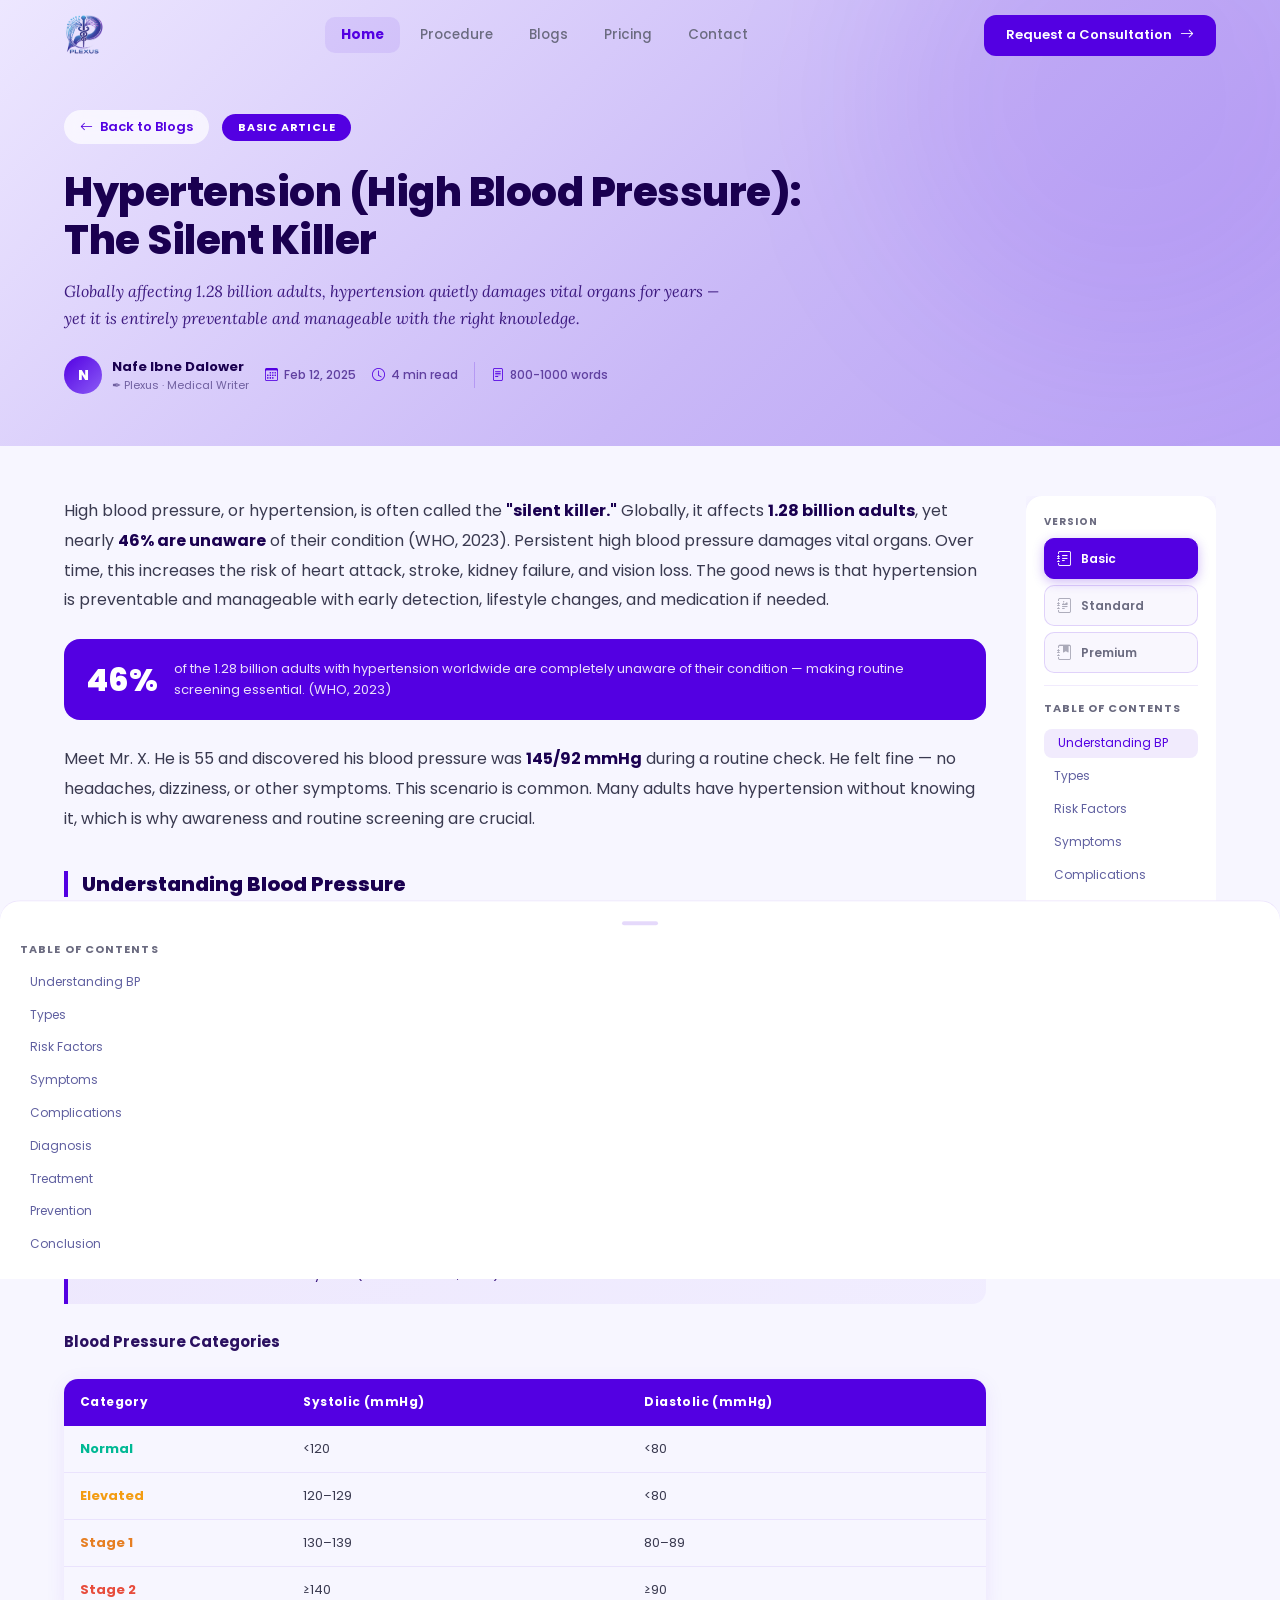
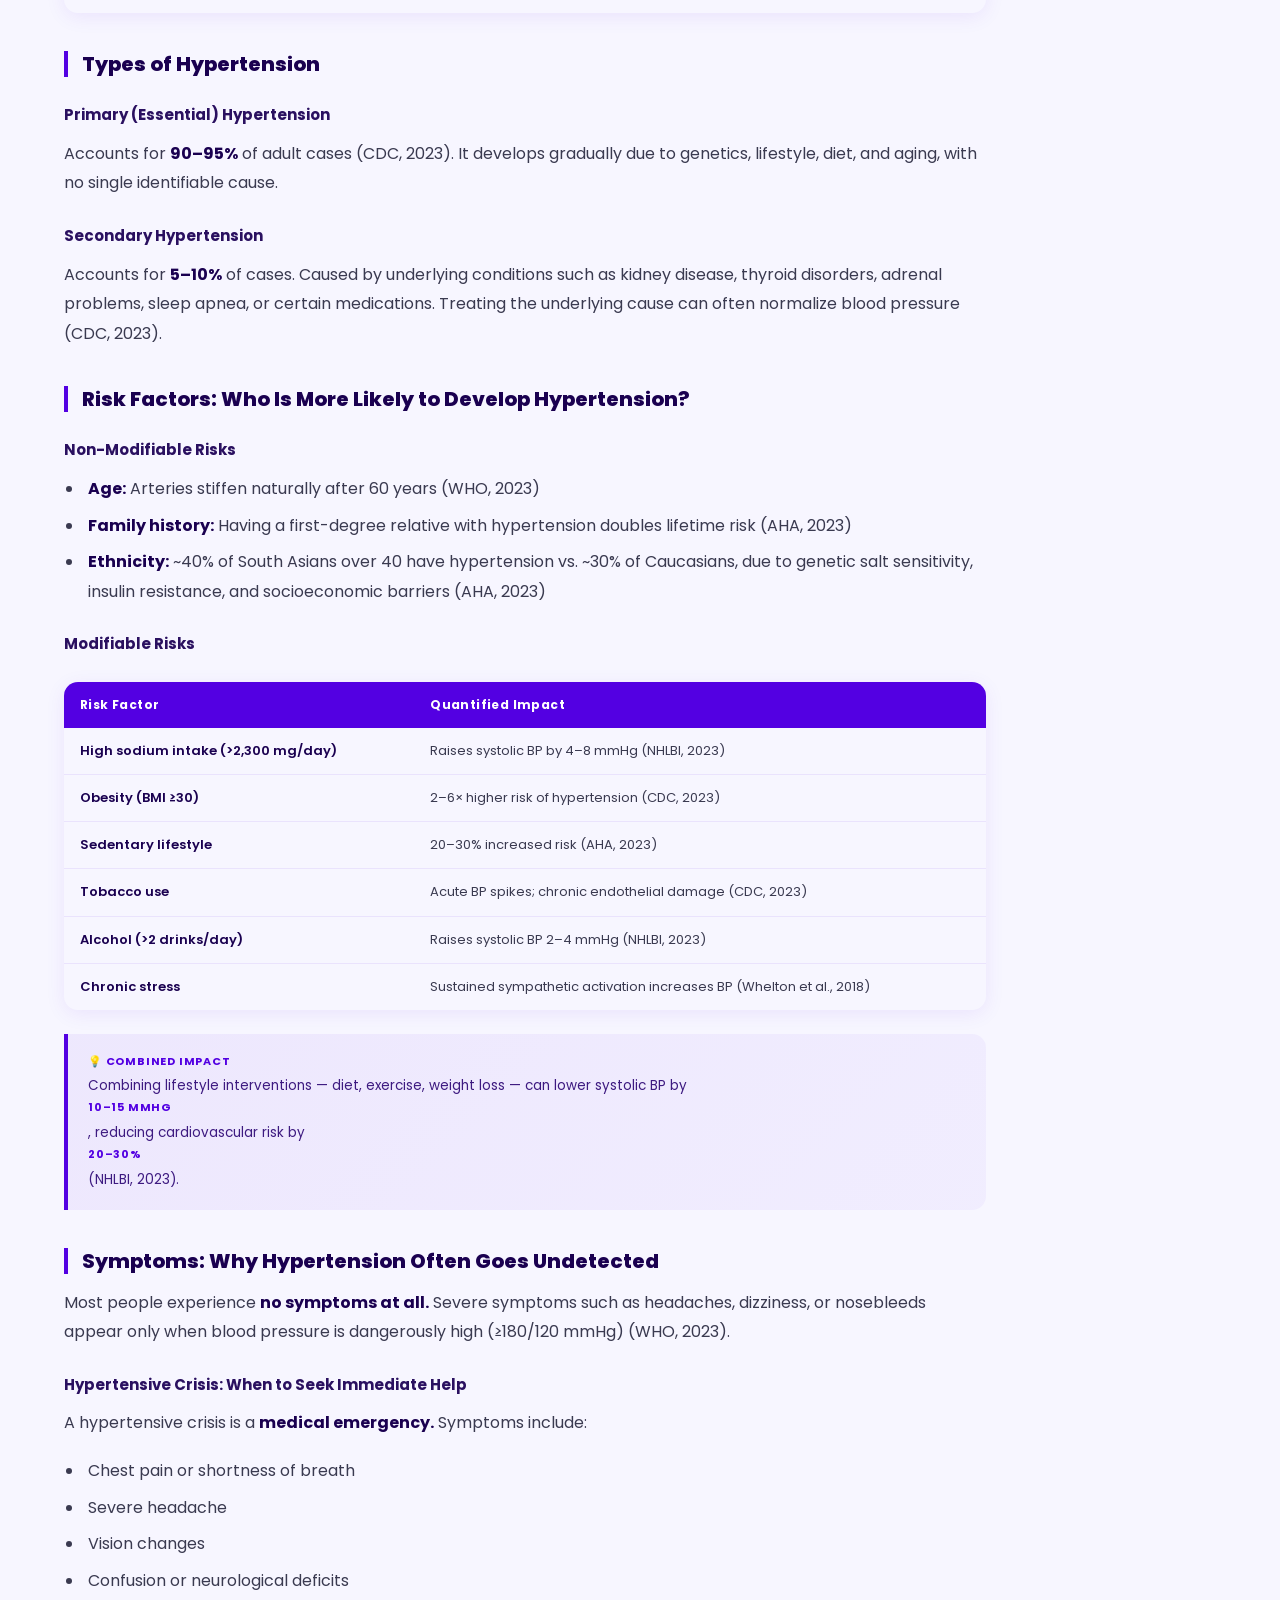
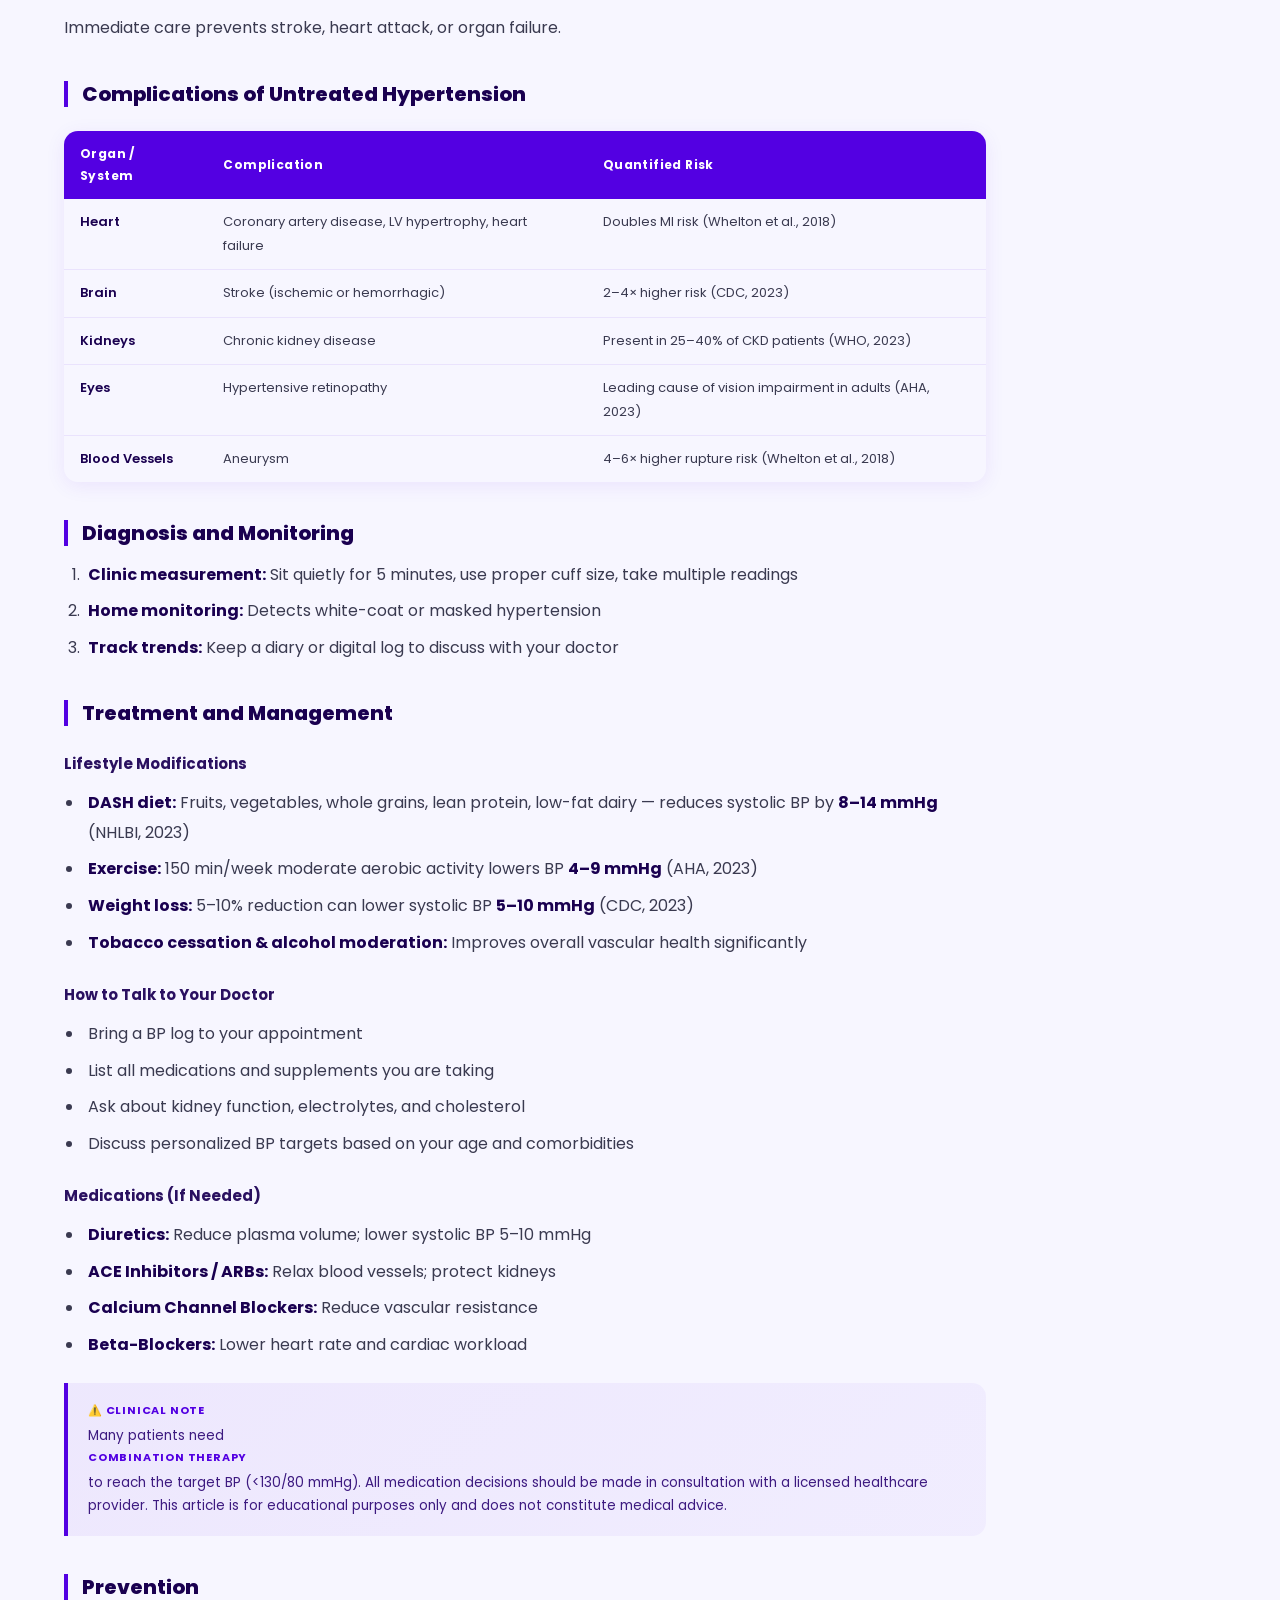
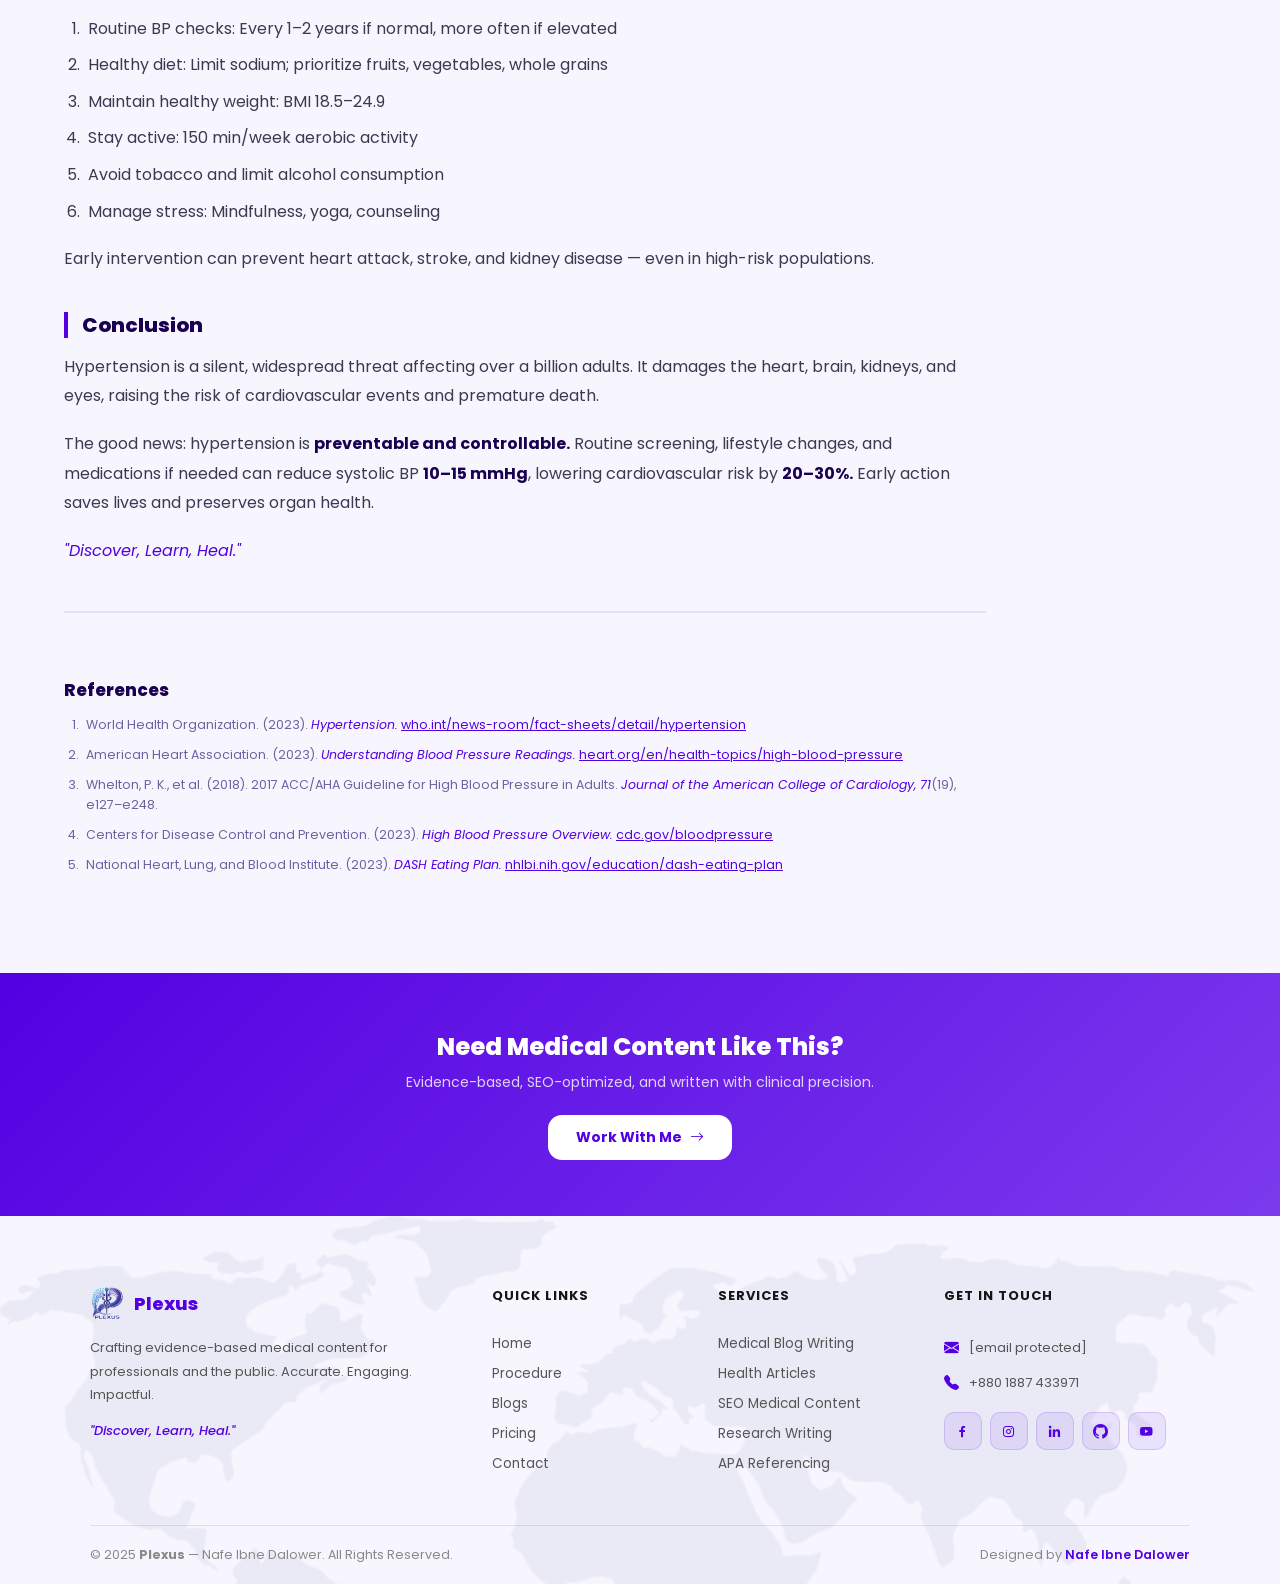
==== commit ade630ef: "hypertensionSemiComplete" ====
--- a/article/hypertension.html
+++ b/article/hypertension.html
@@ -17,57 +17,232 @@
   <link rel="stylesheet" href="../assets/css/aos.css">
   <link href="../assets/bootstrap-icons/bootstrap-icons.css" rel="stylesheet">
   <link href="https://unpkg.com/boxicons@2.1.4/css/boxicons.min.css" rel="stylesheet">
-  <!-- Root site CSS first -->
   <link rel="stylesheet" href="../style.css">
-  <!-- Article-specific CSS second (can override root) -->
   <link rel="stylesheet" href="./style.css">
 
+  <style>
+    /* ── Plan panels ── */
+    .plan-panel { display: none; }
+
+    @keyframes planFadeIn {
+      from { opacity: 0; transform: translateY(6px); }
+      to   { opacity: 1; transform: translateY(0); }
+    }
+    .plan-panel.active {
+      display: block;
+      animation: planFadeIn 0.28s ease forwards;
+    }
+
+    /* ── Sidebar: Version row ──────────────────────────────
+       Sits at the very top of the .sidebar-card, above TOC
+    ──────────────────────────────────────────────────────── */
+    .sidebar-version {
+      margin-bottom: 14px;
+      padding-bottom: 12px;
+      border-bottom: 1px solid rgba(83, 0, 226, 0.08);
+    }
+
+    .sidebar-version-label {
+      font-family: 'Poppins', sans-serif;
+      font-size: 10px;
+      font-weight: 700;
+      text-transform: uppercase;
+      letter-spacing: 1px;
+      color: #6b6b80;
+      margin-bottom: 8px;
+      display: block;
+    }
+
+    /* Column layout — each button is its own row */
+    .sidebar-version-tags {
+      display: flex;
+      flex-direction: column;
+      gap: 6px;
+    }
+
+    .version-tag {
+      font-family: 'Poppins', sans-serif;
+      font-size: 12px;
+      font-weight: 600;
+      color: #6b6b80;
+      background: rgba(83, 0, 226, 0.03);
+      border: 1.5px solid rgba(83, 0, 226, 0.15);
+      border-radius: 10px;
+      padding: 8px 12px;
+      cursor: pointer;
+      transition: color 0.2s, background 0.2s, border-color 0.2s, box-shadow 0.2s;
+      display: flex;
+      align-items: center;
+      gap: 9px;
+      text-align: left;
+      width: 100%;
+    }
+
+    .version-tag i {
+      font-size: 15px;
+      flex-shrink: 0;
+      opacity: 0.55;
+      transition: opacity 0.2s;
+    }
+
+    .version-tag:hover {
+      color: #5300e2;
+      border-color: rgba(83, 0, 226, 0.40);
+      background: rgba(83, 0, 226, 0.06);
+    }
+
+    .version-tag:hover i { opacity: 0.9; }
+
+    .version-tag.active {
+      background: #5300e2;
+      color: #fff;
+      border-color: #5300e2;
+      box-shadow: 0 3px 12px rgba(83, 0, 226, 0.28);
+    }
+
+    .version-tag.active i { opacity: 1; }
+
+    /* ── Mobile: bottom-left plan pill ────────────────────
+       Mirror of .toc-mobile-btn (bottom-right)
+       Only visible on mobile (≤820px)
+    ──────────────────────────────────────────────────────── */
+    .plan-mobile-pill {
+      display: none;
+      position: fixed;
+      bottom: 22px;
+      left: 22px;
+      z-index: 400;
+      background: #5300e2;
+      color: #fff;
+      border: none;
+      border-radius: 50px;
+      padding: 10px 18px;
+      font-family: 'Poppins', sans-serif;
+      font-size: 13px;
+      font-weight: 700;
+      cursor: pointer;
+      box-shadow: 0 6px 24px rgba(83, 0, 226, 0.35);
+      align-items: center;
+      gap: 7px;
+      transition: background 0.2s, transform 0.2s;
+    }
+
+    .plan-mobile-pill:hover { background: #3d00b0; transform: translateY(-2px); }
+
+    /* Pop-up chooser that appears above the pill */
+    .plan-mobile-popup {
+      position: fixed;
+      bottom: 72px;
+      left: 22px;
+      z-index: 401;
+      background: #fff;
+      border-radius: 14px;
+      padding: 8px 6px;
+      box-shadow: 0 8px 32px rgba(83, 0, 226, 0.18);
+      border: 1px solid rgba(83, 0, 226, 0.10);
+      display: flex;
+      flex-direction: column;
+      gap: 2px;
+      opacity: 0;
+      pointer-events: none;
+      transform: translateY(8px);
+      transition: opacity 0.2s ease, transform 0.2s ease;
+    }
+
+    .plan-mobile-popup.open {
+      opacity: 1;
+      pointer-events: all;
+      transform: translateY(0);
+    }
+
+    .plan-popup-btn {
+      font-family: 'Poppins', sans-serif;
+      font-size: 13px;
+      font-weight: 600;
+      color: #6b6b80;
+      background: transparent;
+      border: none;
+      border-radius: 10px;
+      padding: 9px 20px 9px 14px;
+      cursor: pointer;
+      text-align: left;
+      transition: background 0.15s, color 0.15s;
+      white-space: nowrap;
+      display: flex;
+      align-items: center;
+      gap: 9px;
+    }
+
+    .plan-popup-btn i { font-size: 15px; opacity: 0.6; flex-shrink: 0; }
+    .plan-popup-btn:hover { background: rgba(83,0,226,0.06); color: #5300e2; }
+    .plan-popup-btn:hover i { opacity: 1; }
+
+    .plan-popup-btn.active { color: #5300e2; font-weight: 700; }
+    .plan-popup-btn.active i { opacity: 1; }
+    .plan-popup-btn.active::after { content: ' ✓'; margin-left: auto; font-size: 11px; }
+
+    @media (max-width: 820px) {
+      .plan-mobile-pill { display: flex; }
+
+      /* Mobile meta: all items in one row, wrap if needed */
+      .article-meta-row {
+        flex-wrap: wrap;
+        gap: 6px 10px;
+        align-items: center;
+      }
+
+      /* Keep author on its own line */
+      .article-author {
+        width: 100%;
+      }
+
+      /* Show dividers between date / read / words */
+      .article-meta-row .article-meta-divider { display: block; }
+    }
+
+    .article-meta-stats {
+      display: contents;
+    }
+  </style>
 </head>
 
 <body>
-    <!-- Meeting Request Modal -->
+
+  <!-- ══════════════════════════════════
+       MEETING MODAL
+  ══════════════════════════════════ -->
   <div class="meeting-modal-overlay" id="meetingModal">
     <div class="meeting-modal">
-
-      <!-- HEADER -->
       <div class="meeting-modal-header" id="modalHeader">
         <button class="meeting-modal-close" id="closeModal">
           <i class="bi bi-x-lg"></i>
         </button>
         <h3 class="meeting-modal-title">Request a Consultation</h3>
-        <p class="meeting-modal-sub">Fill out the short form below and I'll review your project and schedule a meeting
-          within 24 hours.</p>
-      </div>
-
-      <!-- FORM BODY -->
+        <p class="meeting-modal-sub">Fill out the short form below and I'll review your project and schedule a meeting within 24 hours.</p>
+      </div>
       <div class="meeting-modal-body" id="modalBody">
         <div class="meeting-modal-frame">
           <iframe
             src="https://docs.google.com/forms/d/e/1FAIpQLSe6IBGquy1wQWKsO77w5-C5rfg6FX_zl5evrlnhBx6Xf9jbbw/viewform?embedded=true"
-            width="100%" height="850" frameborder="0">
-            Loading…
-          </iframe>
+            width="100%" height="850" frameborder="0">Loading…</iframe>
         </div>
       </div>
-
-      <!-- SUCCESS MESSAGE -->
       <div class="meeting-modal-success" id="modalSuccess">
-        <div class="success-icon">
-          <i class="bi bi-check-circle-fill"></i>
-        </div>
+        <div class="success-icon"><i class="bi bi-check-circle-fill"></i></div>
         <h3>Request Submitted!</h3>
-        <p>Thank you! Your meeting request is <strong>in progress</strong>. I'll get back to you within <strong>24
-            hours</strong>.</p>
+        <p>Thank you! Your meeting request is <strong>in progress</strong>. I'll get back to you within <strong>24 hours</strong>.</p>
         <button id="successClose">Close</button>
       </div>
-
     </div>
   </div>
+
+  <!-- ══════════════════════════════════
+       HEADER
+  ══════════════════════════════════ -->
   <header class="header" id="header">
     <a href="#" class="logo">
       <img src="../assets/img/plexus.png" alt="Plexus">
     </a>
-
     <nav class="navbar">
       <a href="#home" id="nava" class="active">Home</a>
       <a href="#procedure" id="nava">Procedure</a>
@@ -75,7 +250,6 @@
       <a href="#pricing" id="nava">Pricing</a>
       <a href="#contact" id="nava">Contact</a>
     </nav>
-
     <a class="jnbtn" id="openModal" href="#">
       <span>Request a Consultation</span>
       <i class="bi bi-arrow-right"></i>
@@ -85,8 +259,8 @@
       <span class="bar"></span>
       <span class="bar"></span>
     </div>
-
   </header>
+
   <!-- Mobile nav -->
   <div class="mobile-nav">
     <a href="#home" id="nava">Home</a>
@@ -99,394 +273,473 @@
       <i class="bi bi-arrow-right"></i>
     </a>
   </div>
-  <div class="article-page">
-    <!-- Mobile TOC -->
-    <button class="toc-mobile-btn" id="tocToggle">
-      <i class="bi bi-list"></i> Contents
-    </button>
-    <div class="toc-overlay" id="tocOverlay"></div>
-    <div class="toc-drawer" id="tocDrawer">
-      <div class="toc-drawer-handle"></div>
-      <h4>Table of Contents</h4>
-      <ul class="toc-list">
-        <li><a href="#understanding" onclick="closeToc()">Understanding BP</a></li>
-        <li><a href="#types" onclick="closeToc()">Types</a></li>
-        <li><a href="#risk-factors" onclick="closeToc()">Risk Factors</a></li>
-        <li><a href="#symptoms" onclick="closeToc()">Symptoms</a></li>
-        <li><a href="#complications" onclick="closeToc()">Complications</a></li>
-        <li><a href="#diagnosis" onclick="closeToc()">Diagnosis</a></li>
-        <li><a href="#treatment" onclick="closeToc()">Treatment</a></li>
-        <li><a href="#prevention" onclick="closeToc()">Prevention</a></li>
-        <li><a href="#conclusion" onclick="closeToc()">Conclusion</a></li>
-      </ul>
+
+  <!-- Mobile plan pill — bottom-left, only visible on mobile -->
+  <button class="plan-mobile-pill" id="planPill" onclick="togglePlanPopup()">
+    <i class="bi bi-journal-text" id="planPillIcon"></i> <span id="planPillLabel">Basic</span>
+  </button>
+  <div class="plan-mobile-popup" id="planPopup">
+    <button class="plan-popup-btn active" data-plan="basic" onclick="switchPlan('basic', this); closePlanPopup();"><i class="bi bi-journal-text"></i> Basic</button>
+    <button class="plan-popup-btn"        data-plan="standard" onclick="switchPlan('standard', this); closePlanPopup();"><i class="bi bi-journal-richtext"></i> Standard</button>
+    <button class="plan-popup-btn"        data-plan="premium" onclick="switchPlan('premium', this); closePlanPopup();"><i class="bi bi-journal-bookmark-fill"></i> Premium</button>
+  </div>
+
+  <!-- ══════════════════════════════════
+       MOBILE TOC — shared, lives once in body
+       drawer content is synced by rebindMobileToc()
+       open/close is handled by main.js
+  ══════════════════════════════════ -->
+  <button class="toc-mobile-btn" id="tocToggle">
+    <i class="bi bi-list"></i> Contents
+  </button>
+  <div class="toc-overlay" id="tocOverlay"></div>
+  <div class="toc-drawer" id="tocDrawer">
+    <div class="toc-drawer-handle"></div>
+    <h4>Table of Contents</h4>
+    <ul class="toc-list">
+      <li><a href="#understanding" onclick="closeToc()">Understanding BP</a></li>
+      <li><a href="#types" onclick="closeToc()">Types</a></li>
+      <li><a href="#risk-factors" onclick="closeToc()">Risk Factors</a></li>
+      <li><a href="#symptoms" onclick="closeToc()">Symptoms</a></li>
+      <li><a href="#complications" onclick="closeToc()">Complications</a></li>
+      <li><a href="#diagnosis" onclick="closeToc()">Diagnosis</a></li>
+      <li><a href="#treatment" onclick="closeToc()">Treatment</a></li>
+      <li><a href="#prevention" onclick="closeToc()">Prevention</a></li>
+      <li><a href="#conclusion" onclick="closeToc()">Conclusion</a></li>
+    </ul>
+  </div>
+
+  <!-- ══════════════════════════════════
+       PLAN PANELS
+       All three wrap the same article for now.
+       You'll swap content per panel later.
+  ══════════════════════════════════ -->
+
+  <!-- ─── BASIC PANEL ─── -->
+  <div class="plan-panel active" id="panel-basic">
+    <div class="article-page">
+
+      <!-- HERO -->
+      <div class="article-hero">
+        <div class="article-hero-inner">
+          <a href="../index.html#blogs" class="article-back">
+            <i class="bi bi-arrow-left"></i> Back to Blogs
+          </a>
+          <div class="article-category-badge">Basic Article</div>
+          <h1 class="article-hero-title">Hypertension (High Blood Pressure):<br>The Silent Killer</h1>
+          <p class="article-hero-subtitle">
+            Globally affecting 1.28 billion adults, hypertension quietly damages vital organs for years —
+            yet it is entirely preventable and manageable with the right knowledge.
+          </p>
+          <div class="article-meta-row">
+            <div class="article-author">
+              <div class="article-author-avatar">N</div>
+              <div>
+                <span class="article-author-name">Nafe Ibne Dalower</span>
+                <span class="article-author-role">✒ Plexus · Medical Writer</span>
+              </div>
+            </div>
+            <div class="article-meta-item meta-date"><i class="bi bi-calendar3"></i> Feb 12, 2025</div>
+            <div class="article-meta-stats">
+              <div class="article-meta-item"><i class="bi bi-clock"></i> 4 min read</div>
+              <div class="article-meta-divider"></div>
+              <div class="article-meta-item"><i class="bi bi-file-text"></i> 800-1000 words</div>
+            </div>
+          </div>
+        </div>
+      </div>
+
+      <!-- BODY -->
+      <div class="article-body-wrap">
+        <article class="article-content">
+
+          <p>
+            High blood pressure, or hypertension, is often called the <strong>"silent killer."</strong>
+            Globally, it affects <strong>1.28 billion adults</strong>, yet nearly <strong>46% are unaware</strong>
+            of their condition (WHO, 2023). Persistent high blood pressure damages vital organs. Over time,
+            this increases the risk of heart attack, stroke, kidney failure, and vision loss. The good news
+            is that hypertension is preventable and manageable with early detection, lifestyle changes,
+            and medication if needed.
+          </p>
+
+          <div class="article-stat-box">
+            <span class="article-stat-num">46%</span>
+            <span class="article-stat-text">of the 1.28 billion adults with hypertension worldwide are completely unaware
+              of their condition — making routine screening essential. (WHO, 2023)</span>
+          </div>
+
+          <p>
+            Meet Mr. X. He is 55 and discovered his blood pressure was <strong>145/92 mmHg</strong> during
+            a routine check. He felt fine — no headaches, dizziness, or other symptoms. This scenario is
+            common. Many adults have hypertension without knowing it, which is why awareness and routine
+            screening are crucial.
+          </p>
+
+          <h2 id="understanding">Understanding Blood Pressure</h2>
+          <p>
+            Blood pressure measures the force of blood against arterial walls. It is recorded in millimeters
+            of mercury (mmHg) as two values: <strong>systolic pressure</strong> — the pressure when the heart
+            pumps blood — and <strong>diastolic pressure</strong> — the pressure when the heart relaxes
+            between beats.
+          </p>
+
+          <h3>Why It Matters</h3>
+          <p>
+            Arteries are flexible tubes. With hypertension, they become stiffer — increasing resistance to
+            blood flow, forcing the heart to work harder (leading to left ventricular hypertrophy), and
+            damaging small blood vessels in organs like the kidneys and eyes. This is exactly why
+            hypertension is called the <em>"silent killer"</em> (AHA, 2023).
+          </p>
+
+          <div class="article-callout">
+            <strong>📊 Key Statistic</strong>
+            Even moderate elevations (130–139/80–89 mmHg) are associated with a <strong>30% higher risk</strong>
+            of cardiovascular events over 10 years (Whelton et al., 2018).
+          </div>
+
+          <h3>Blood Pressure Categories</h3>
+          <div class="article-table-wrap">
+            <table class="article-table">
+              <thead>
+                <tr><th>Category</th><th>Systolic (mmHg)</th><th>Diastolic (mmHg)</th></tr>
+              </thead>
+              <tbody>
+                <tr><td><span class="bp-normal">Normal</span></td><td>&lt;120</td><td>&lt;80</td></tr>
+                <tr><td><span class="bp-elevated">Elevated</span></td><td>120–129</td><td>&lt;80</td></tr>
+                <tr><td><span class="bp-stage1">Stage 1</span></td><td>130–139</td><td>80–89</td></tr>
+                <tr><td><span class="bp-stage2">Stage 2</span></td><td>≥140</td><td>≥90</td></tr>
+              </tbody>
+            </table>
+          </div>
+
+          <h2 id="types">Types of Hypertension</h2>
+          <h3>Primary (Essential) Hypertension</h3>
+          <p>Accounts for <strong>90–95%</strong> of adult cases (CDC, 2023). It develops gradually due to genetics, lifestyle, diet, and aging, with no single identifiable cause.</p>
+
+          <h3>Secondary Hypertension</h3>
+          <p>Accounts for <strong>5–10%</strong> of cases. Caused by underlying conditions such as kidney disease, thyroid disorders, adrenal problems, sleep apnea, or certain medications. Treating the underlying cause can often normalize blood pressure (CDC, 2023).</p>
+
+          <h2 id="risk-factors">Risk Factors: Who Is More Likely to Develop Hypertension?</h2>
+          <h3>Non-Modifiable Risks</h3>
+          <ul>
+            <li><strong>Age:</strong> Arteries stiffen naturally after 60 years (WHO, 2023)</li>
+            <li><strong>Family history:</strong> Having a first-degree relative with hypertension doubles lifetime risk (AHA, 2023)</li>
+            <li><strong>Ethnicity:</strong> ~40% of South Asians over 40 have hypertension vs. ~30% of Caucasians, due to genetic salt sensitivity, insulin resistance, and socioeconomic barriers (AHA, 2023)</li>
+          </ul>
+
+          <h3>Modifiable Risks</h3>
+          <div class="article-table-wrap">
+            <table class="article-table">
+              <thead>
+                <tr><th>Risk Factor</th><th>Quantified Impact</th></tr>
+              </thead>
+              <tbody>
+                <tr><td>High sodium intake (&gt;2,300 mg/day)</td><td>Raises systolic BP by 4–8 mmHg (NHLBI, 2023)</td></tr>
+                <tr><td>Obesity (BMI ≥30)</td><td>2–6× higher risk of hypertension (CDC, 2023)</td></tr>
+                <tr><td>Sedentary lifestyle</td><td>20–30% increased risk (AHA, 2023)</td></tr>
+                <tr><td>Tobacco use</td><td>Acute BP spikes; chronic endothelial damage (CDC, 2023)</td></tr>
+                <tr><td>Alcohol (&gt;2 drinks/day)</td><td>Raises systolic BP 2–4 mmHg (NHLBI, 2023)</td></tr>
+                <tr><td>Chronic stress</td><td>Sustained sympathetic activation increases BP (Whelton et al., 2018)</td></tr>
+              </tbody>
+            </table>
+          </div>
+
+          <div class="article-callout">
+            <strong>💡 Combined Impact</strong>
+            Combining lifestyle interventions — diet, exercise, weight loss — can lower systolic BP by
+            <strong>10–15 mmHg</strong>, reducing cardiovascular risk by <strong>20–30%</strong> (NHLBI, 2023).
+          </div>
+
+          <h2 id="symptoms">Symptoms: Why Hypertension Often Goes Undetected</h2>
+          <p>Most people experience <strong>no symptoms at all.</strong> Severe symptoms such as headaches, dizziness, or nosebleeds appear only when blood pressure is dangerously high (≥180/120 mmHg) (WHO, 2023).</p>
+
+          <h3>Hypertensive Crisis: When to Seek Immediate Help</h3>
+          <p>A hypertensive crisis is a <strong>medical emergency.</strong> Symptoms include:</p>
+          <ul>
+            <li>Chest pain or shortness of breath</li>
+            <li>Severe headache</li>
+            <li>Vision changes</li>
+            <li>Confusion or neurological deficits</li>
+          </ul>
+          <p>Immediate care prevents stroke, heart attack, or organ failure.</p>
+
+          <h2 id="complications">Complications of Untreated Hypertension</h2>
+          <div class="article-table-wrap">
+            <table class="article-table">
+              <thead>
+                <tr><th>Organ / System</th><th>Complication</th><th>Quantified Risk</th></tr>
+              </thead>
+              <tbody>
+                <tr><td>Heart</td><td>Coronary artery disease, LV hypertrophy, heart failure</td><td>Doubles MI risk (Whelton et al., 2018)</td></tr>
+                <tr><td>Brain</td><td>Stroke (ischemic or hemorrhagic)</td><td>2–4× higher risk (CDC, 2023)</td></tr>
+                <tr><td>Kidneys</td><td>Chronic kidney disease</td><td>Present in 25–40% of CKD patients (WHO, 2023)</td></tr>
+                <tr><td>Eyes</td><td>Hypertensive retinopathy</td><td>Leading cause of vision impairment in adults (AHA, 2023)</td></tr>
+                <tr><td>Blood Vessels</td><td>Aneurysm</td><td>4–6× higher rupture risk (Whelton et al., 2018)</td></tr>
+              </tbody>
+            </table>
+          </div>
+
+          <h2 id="diagnosis">Diagnosis and Monitoring</h2>
+          <ol>
+            <li><strong>Clinic measurement:</strong> Sit quietly for 5 minutes, use proper cuff size, take multiple readings</li>
+            <li><strong>Home monitoring:</strong> Detects white-coat or masked hypertension</li>
+            <li><strong>Track trends:</strong> Keep a diary or digital log to discuss with your doctor</li>
+          </ol>
+
+          <h2 id="treatment">Treatment and Management</h2>
+          <h3>Lifestyle Modifications</h3>
+          <ul>
+            <li><strong>DASH diet:</strong> Fruits, vegetables, whole grains, lean protein, low-fat dairy — reduces systolic BP by <strong>8–14 mmHg</strong> (NHLBI, 2023)</li>
+            <li><strong>Exercise:</strong> 150 min/week moderate aerobic activity lowers BP <strong>4–9 mmHg</strong> (AHA, 2023)</li>
+            <li><strong>Weight loss:</strong> 5–10% reduction can lower systolic BP <strong>5–10 mmHg</strong> (CDC, 2023)</li>
+            <li><strong>Tobacco cessation &amp; alcohol moderation:</strong> Improves overall vascular health significantly</li>
+          </ul>
+
+          <h3>How to Talk to Your Doctor</h3>
+          <ul>
+            <li>Bring a BP log to your appointment</li>
+            <li>List all medications and supplements you are taking</li>
+            <li>Ask about kidney function, electrolytes, and cholesterol</li>
+            <li>Discuss personalized BP targets based on your age and comorbidities</li>
+          </ul>
+
+          <h3>Medications (If Needed)</h3>
+          <ul>
+            <li><strong>Diuretics:</strong> Reduce plasma volume; lower systolic BP 5–10 mmHg</li>
+            <li><strong>ACE Inhibitors / ARBs:</strong> Relax blood vessels; protect kidneys</li>
+            <li><strong>Calcium Channel Blockers:</strong> Reduce vascular resistance</li>
+            <li><strong>Beta-Blockers:</strong> Lower heart rate and cardiac workload</li>
+          </ul>
+
+          <div class="article-callout">
+            <strong>⚠️ Clinical Note</strong>
+            Many patients need <strong>combination therapy</strong> to reach the target BP (&lt;130/80 mmHg).
+            All medication decisions should be made in consultation with a licensed healthcare provider.
+            This article is for educational purposes only and does not constitute medical advice.
+          </div>
+
+          <h2 id="prevention">Prevention</h2>
+          <ol>
+            <li>Routine BP checks: Every 1–2 years if normal, more often if elevated</li>
+            <li>Healthy diet: Limit sodium; prioritize fruits, vegetables, whole grains</li>
+            <li>Maintain healthy weight: BMI 18.5–24.9</li>
+            <li>Stay active: 150 min/week aerobic activity</li>
+            <li>Avoid tobacco and limit alcohol consumption</li>
+            <li>Manage stress: Mindfulness, yoga, counseling</li>
+          </ol>
+          <p>Early intervention can prevent heart attack, stroke, and kidney disease — even in high-risk populations.</p>
+
+          <h2 id="conclusion">Conclusion</h2>
+          <p>
+            Hypertension is a silent, widespread threat affecting over a billion adults. It damages
+            the heart, brain, kidneys, and eyes, raising the risk of cardiovascular events and premature death.
+          </p>
+          <p>
+            The good news: hypertension is <strong>preventable and controllable.</strong> Routine
+            screening, lifestyle changes, and medications if needed can reduce systolic BP
+            <strong>10–15 mmHg</strong>, lowering cardiovascular risk by <strong>20–30%.</strong>
+            Early action saves lives and preserves organ health.
+          </p>
+          <p><em>"Discover, Learn, Heal."</em></p>
+
+          <div class="article-references">
+            <h2>References</h2>
+            <ol>
+              <li>World Health Organization. (2023). <em>Hypertension.</em> <a href="https://www.who.int/news-room/fact-sheets/detail/hypertension" target="_blank">who.int/news-room/fact-sheets/detail/hypertension</a></li>
+              <li>American Heart Association. (2023). <em>Understanding Blood Pressure Readings.</em> <a href="https://www.heart.org/en/health-topics/high-blood-pressure" target="_blank">heart.org/en/health-topics/high-blood-pressure</a></li>
+              <li>Whelton, P. K., et al. (2018). 2017 ACC/AHA Guideline for High Blood Pressure in Adults. <em>Journal of the American College of Cardiology, 71</em>(19), e127–e248.</li>
+              <li>Centers for Disease Control and Prevention. (2023). <em>High Blood Pressure Overview.</em> <a href="https://www.cdc.gov/bloodpressure" target="_blank">cdc.gov/bloodpressure</a></li>
+              <li>National Heart, Lung, and Blood Institute. (2023). <em>DASH Eating Plan.</em> <a href="https://www.nhlbi.nih.gov/education/dash-eating-plan" target="_blank">nhlbi.nih.gov/education/dash-eating-plan</a></li>
+            </ol>
+          </div>
+
+        </article>
+
+        <!-- SIDEBAR -->
+        <aside class="article-sidebar">
+          <div class="sidebar-card">
+            <!-- Version switcher -->
+            <div class="sidebar-version">
+              <span class="sidebar-version-label">Version</span>
+              <div class="sidebar-version-tags">
+                <button class="version-tag active" data-plan="basic" onclick="switchPlan('basic', this)"><i class="bi bi-journal-text"></i> Basic</button>
+                <button class="version-tag"        data-plan="standard" onclick="switchPlan('standard', this)"><i class="bi bi-journal-richtext"></i> Standard</button>
+                <button class="version-tag"        data-plan="premium" onclick="switchPlan('premium', this)"><i class="bi bi-journal-bookmark-fill"></i> Premium</button>
+              </div>
+            </div>
+            <h4>Table of Contents</h4>
+            <ul class="toc-list">
+              <li><a href="#understanding">Understanding BP</a></li>
+              <li><a href="#types">Types</a></li>
+              <li><a href="#risk-factors">Risk Factors</a></li>
+              <li><a href="#symptoms">Symptoms</a></li>
+              <li><a href="#complications">Complications</a></li>
+              <li><a href="#diagnosis">Diagnosis</a></li>
+              <li><a href="#treatment">Treatment</a></li>
+              <li><a href="#prevention">Prevention</a></li>
+              <li><a href="#conclusion">Conclusion</a></li>
+            </ul>
+          </div>
+        </aside>
+      </div>
+
+      <!-- FOOTER CTA -->
+      <div class="article-footer-cta">
+        <h3>Need Medical Content Like This?</h3>
+        <p>Evidence-based, SEO-optimized, and written with clinical precision.</p>
+        <a href="../index.html#contact">Work With Me <i class="bi bi-arrow-right"></i></a>
+      </div>
+
+    </div><!-- /.article-page -->
+  </div><!-- /#panel-basic -->
+
+
+  <!-- ─── STANDARD PANEL ─── -->
+  <!-- Right now this renders the same article. You'll replace the content inside later. -->
+  <div class="plan-panel" id="panel-standard">
+    <div class="article-page">
+
+      <div class="article-hero">
+        <div class="article-hero-inner">
+          <a href="../index.html#blogs" class="article-back">
+            <i class="bi bi-arrow-left"></i> Back to Blogs
+          </a>
+          <div class="article-category-badge">Standard Article</div>
+          <h1 class="article-hero-title">Hypertension (High Blood Pressure):<br>The Silent Killer</h1>
+          <p class="article-hero-subtitle">
+            Globally affecting 1.28 billion adults, hypertension quietly damages vital organs for years —
+            yet it is entirely preventable and manageable with the right knowledge.
+          </p>
+          <div class="article-meta-row">
+            <div class="article-author">
+              <div class="article-author-avatar">N</div>
+              <div>
+                <span class="article-author-name">Nafe Ibne Dalower</span>
+                <span class="article-author-role">✒ Plexus · Medical Writer</span>
+              </div>
+            </div>
+            <div class="article-meta-item meta-date"><i class="bi bi-calendar3"></i> Feb 12, 2025</div>
+            <div class="article-meta-stats">
+              <div class="article-meta-item"><i class="bi bi-clock"></i> 4 min read</div>
+              <div class="article-meta-divider"></div>
+              <div class="article-meta-item"><i class="bi bi-file-text"></i> 800-1000 words</div>
+            </div>
+          </div>
+        </div>
+      </div>
+
+      <div class="article-body-wrap">
+        <article class="article-content">
+          <p>
+            <strong>[Standard Plan Content]</strong> — Replace this section with your Standard tier article content.
+            This panel is ready and waiting. The structure, sidebar, and footer CTA are all in place.
+          </p>
+          <p>Everything below this panel will match the same layout as Basic. Just paste your Standard content here.</p>
+        </article>
+        <aside class="article-sidebar">
+          <div class="sidebar-card">
+            <div class="sidebar-version">
+              <span class="sidebar-version-label">Version</span>
+              <div class="sidebar-version-tags">
+                <button class="version-tag"        data-plan="basic" onclick="switchPlan('basic', this)"><i class="bi bi-journal-text"></i> Basic</button>
+                <button class="version-tag active" data-plan="standard" onclick="switchPlan('standard', this)"><i class="bi bi-journal-richtext"></i> Standard</button>
+                <button class="version-tag"        data-plan="premium" onclick="switchPlan('premium', this)"><i class="bi bi-journal-bookmark-fill"></i> Premium</button>
+              </div>
+            </div>
+            <h4>Table of Contents</h4>
+            <ul class="toc-list">
+              <li><a href="#">Understanding BP</a></li>
+              <li><a href="#">Types</a></li>
+              <li><a href="#">Risk Factors</a></li>
+            </ul>
+          </div>
+        </aside>
+      </div>
+
+      <div class="article-footer-cta">
+        <h3>Need Medical Content Like This?</h3>
+        <p>Evidence-based, SEO-optimized, and written with clinical precision.</p>
+        <a href="../index.html#contact">Work With Me <i class="bi bi-arrow-right"></i></a>
+      </div>
+
     </div>
-
-    <!-- HERO -->
-    <div class="article-hero">
-      <div class="article-hero-inner">
-        <a href="../index.html#blogs" class="article-back">
-          <i class="bi bi-arrow-left"></i> Back to Blogs
-        </a>
-        <div class="article-category-badge">Basic Article</div>
-        <h1 class="article-hero-title">Hypertension (High Blood Pressure):<br>The Silent Killer</h1>
-        <p class="article-hero-subtitle">
-          Globally affecting 1.28 billion adults, hypertension quietly damages vital organs for years —
-          yet it is entirely preventable and manageable with the right knowledge.
-        </p>
-        <div class="article-meta-row">
-          <div class="article-author">
-            <div class="article-author-avatar">N</div>
-            <div>
-              <span class="article-author-name">Nafe Ibne Dalower</span>
-              <span class="article-author-role">✒ Plexus · Medical Writer</span>
+  </div><!-- /#panel-standard -->
+
+
+  <!-- ─── PREMIUM PANEL ─── -->
+  <div class="plan-panel" id="panel-premium">
+    <div class="article-page">
+
+      <div class="article-hero">
+        <div class="article-hero-inner">
+          <a href="../index.html#blogs" class="article-back">
+            <i class="bi bi-arrow-left"></i> Back to Blogs
+          </a>
+          <div class="article-category-badge">Premium Article</div>
+          <h1 class="article-hero-title">Hypertension (High Blood Pressure):<br>The Silent Killer</h1>
+          <p class="article-hero-subtitle">
+            Globally affecting 1.28 billion adults, hypertension quietly damages vital organs for years —
+            yet it is entirely preventable and manageable with the right knowledge.
+          </p>
+          <div class="article-meta-row">
+            <div class="article-author">
+              <div class="article-author-avatar">N</div>
+              <div>
+                <span class="article-author-name">Nafe Ibne Dalower</span>
+                <span class="article-author-role">✒ Plexus · Medical Writer</span>
+              </div>
             </div>
-          </div>
-          <div class="article-meta-divider"></div>
-          <div class="article-meta-item"><i class="bi bi-calendar3"></i> Feb 12, 2025</div>
-          <div class="article-meta-divider"></div>
-          <div class="article-meta-item"><i class="bi bi-clock"></i> 4 min read</div>
-          <div class="article-meta-divider"></div>
-          <div class="article-meta-item"><i class="bi bi-file-text"></i> 800-1000 words</div>
+            <div class="article-meta-item meta-date"><i class="bi bi-calendar3"></i> Feb 12, 2025</div>
+            <div class="article-meta-stats">
+              <div class="article-meta-item"><i class="bi bi-clock"></i> 4 min read</div>
+              <div class="article-meta-divider"></div>
+              <div class="article-meta-item"><i class="bi bi-file-text"></i> 800-1000 words</div>
+            </div>
+          </div>
         </div>
       </div>
+
+      <div class="article-body-wrap">
+        <article class="article-content">
+          <p>
+            <strong>[Premium Plan Content]</strong> — Replace this section with your Premium tier article content.
+            This panel is ready and waiting. The structure, sidebar, and footer CTA are all in place.
+          </p>
+          <p>Everything below this panel will match the same layout as Basic. Just paste your Premium content here.</p>
+        </article>
+        <aside class="article-sidebar">
+          <div class="sidebar-card">
+            <div class="sidebar-version">
+              <span class="sidebar-version-label">Version</span>
+              <div class="sidebar-version-tags">
+                <button class="version-tag"        data-plan="basic" onclick="switchPlan('basic', this)"><i class="bi bi-journal-text"></i> Basic</button>
+                <button class="version-tag"        data-plan="standard" onclick="switchPlan('standard', this)"><i class="bi bi-journal-richtext"></i> Standard</button>
+                <button class="version-tag active" data-plan="premium" onclick="switchPlan('premium', this)"><i class="bi bi-journal-bookmark-fill"></i> Premium</button>
+              </div>
+            </div>
+            <h4>Table of Contents</h4>
+            <ul class="toc-list">
+              <li><a href="#">Understanding BP</a></li>
+              <li><a href="#">Types</a></li>
+              <li><a href="#">Risk Factors</a></li>
+            </ul>
+          </div>
+        </aside>
+      </div>
+
+      <div class="article-footer-cta">
+        <h3>Need Medical Content Like This?</h3>
+        <p>Evidence-based, SEO-optimized, and written with clinical precision.</p>
+        <a href="../index.html#contact">Work With Me <i class="bi bi-arrow-right"></i></a>
+      </div>
+
     </div>
-
-    <!-- BODY -->
-    <div class="article-body-wrap">
-
-      <article class="article-content">
-
-        <p>
-          High blood pressure, or hypertension, is often called the <strong>"silent killer."</strong>
-          Globally, it affects <strong>1.28 billion adults</strong>, yet nearly <strong>46% are unaware</strong>
-          of their condition (WHO, 2023). Persistent high blood pressure damages vital organs. Over time,
-          this increases the risk of heart attack, stroke, kidney failure, and vision loss. The good news
-          is that hypertension is preventable and manageable with early detection, lifestyle changes,
-          and medication if needed.
-        </p>
-
-        <div class="article-stat-box">
-          <span class="article-stat-num">46%</span>
-          <span class="article-stat-text">of the 1.28 billion adults with hypertension worldwide are completely unaware
-            of their condition — making routine screening essential. (WHO, 2023)</span>
-        </div>
-
-        <p>
-          Meet Mr. X. He is 55 and discovered his blood pressure was <strong>145/92 mmHg</strong> during
-          a routine check. He felt fine — no headaches, dizziness, or other symptoms. This scenario is
-          common. Many adults have hypertension without knowing it, which is why awareness and routine
-          screening are crucial.
-        </p>
-
-        <h2 id="understanding">Understanding Blood Pressure</h2>
-
-        <p>
-          Blood pressure measures the force of blood against arterial walls. It is recorded in millimeters
-          of mercury (mmHg) as two values: <strong>systolic pressure</strong> — the pressure when the heart
-          pumps blood — and <strong>diastolic pressure</strong> — the pressure when the heart relaxes
-          between beats.
-        </p>
-
-        <h3>Why It Matters</h3>
-        <p>
-          Arteries are flexible tubes. With hypertension, they become stiffer — increasing resistance to
-          blood flow, forcing the heart to work harder (leading to left ventricular hypertrophy), and
-          damaging small blood vessels in organs like the kidneys and eyes. This is exactly why
-          hypertension is called the <em>"silent killer"</em> (AHA, 2023).
-        </p>
-
-        <div class="article-callout">
-          <strong>📊 Key Statistic</strong>
-          Even moderate elevations (130–139/80–89 mmHg) are associated with a <strong>30% higher risk</strong>
-          of cardiovascular events over 10 years (Whelton et al., 2018).
-        </div>
-
-        <h3>Blood Pressure Categories</h3>
-        <div class="article-table-wrap">
-          <table class="article-table">
-            <thead>
-              <tr>
-                <th>Category</th>
-                <th>Systolic (mmHg)</th>
-                <th>Diastolic (mmHg)</th>
-              </tr>
-            </thead>
-            <tbody>
-              <tr>
-                <td><span class="bp-normal">Normal</span></td>
-                <td>&lt;120</td>
-                <td>&lt;80</td>
-              </tr>
-              <tr>
-                <td><span class="bp-elevated">Elevated</span></td>
-                <td>120–129</td>
-                <td>&lt;80</td>
-              </tr>
-              <tr>
-                <td><span class="bp-stage1">Stage 1</span></td>
-                <td>130–139</td>
-                <td>80–89</td>
-              </tr>
-              <tr>
-                <td><span class="bp-stage2">Stage 2</span></td>
-                <td>≥140</td>
-                <td>≥90</td>
-              </tr>
-            </tbody>
-          </table>
-        </div>
-
-        <h2 id="types">Types of Hypertension</h2>
-
-        <h3>Primary (Essential) Hypertension</h3>
-        <p>
-          Accounts for <strong>90–95%</strong> of adult cases (CDC, 2023). It develops gradually due
-          to genetics, lifestyle, diet, and aging, with no single identifiable cause.
-        </p>
-
-        <h3>Secondary Hypertension</h3>
-        <p>
-          Accounts for <strong>5–10%</strong> of cases. Caused by underlying conditions such as kidney
-          disease, thyroid disorders, adrenal problems, sleep apnea, or certain medications.
-          Treating the underlying cause can often normalize blood pressure (CDC, 2023).
-        </p>
-
-        <h2 id="risk-factors">Risk Factors: Who Is More Likely to Develop Hypertension?</h2>
-
-        <h3>Non-Modifiable Risks</h3>
-        <ul>
-          <li><strong>Age:</strong> Arteries stiffen naturally after 60 years (WHO, 2023)</li>
-          <li><strong>Family history:</strong> Having a first-degree relative with hypertension doubles lifetime risk
-            (AHA, 2023)</li>
-          <li><strong>Ethnicity:</strong> ~40% of South Asians over 40 have hypertension vs. ~30% of Caucasians, due to
-            genetic salt sensitivity, insulin resistance, and socioeconomic barriers (AHA, 2023)</li>
-        </ul>
-
-        <h3>Modifiable Risks</h3>
-        <div class="article-table-wrap">
-          <table class="article-table">
-            <thead>
-              <tr>
-                <th>Risk Factor</th>
-                <th>Quantified Impact</th>
-              </tr>
-            </thead>
-            <tbody>
-              <tr>
-                <td>High sodium intake (&gt;2,300 mg/day)</td>
-                <td>Raises systolic BP by 4–8 mmHg (NHLBI, 2023)</td>
-              </tr>
-              <tr>
-                <td>Obesity (BMI ≥30)</td>
-                <td>2–6× higher risk of hypertension (CDC, 2023)</td>
-              </tr>
-              <tr>
-                <td>Sedentary lifestyle</td>
-                <td>20–30% increased risk (AHA, 2023)</td>
-              </tr>
-              <tr>
-                <td>Tobacco use</td>
-                <td>Acute BP spikes; chronic endothelial damage (CDC, 2023)</td>
-              </tr>
-              <tr>
-                <td>Alcohol (&gt;2 drinks/day)</td>
-                <td>Raises systolic BP 2–4 mmHg (NHLBI, 2023)</td>
-              </tr>
-              <tr>
-                <td>Chronic stress</td>
-                <td>Sustained sympathetic activation increases BP (Whelton et al., 2018)</td>
-              </tr>
-            </tbody>
-          </table>
-        </div>
-
-        <div class="article-callout">
-          <strong>💡 Combined Impact</strong>
-          Combining lifestyle interventions — diet, exercise, weight loss — can lower systolic BP by
-          <strong>10–15 mmHg</strong>, reducing cardiovascular risk by <strong>20–30%</strong> (NHLBI, 2023).
-        </div>
-
-        <h2 id="symptoms">Symptoms: Why Hypertension Often Goes Undetected</h2>
-
-        <p>
-          Most people experience <strong>no symptoms at all.</strong> Severe symptoms such as headaches,
-          dizziness, or nosebleeds appear only when blood pressure is dangerously high (≥180/120 mmHg) (WHO, 2023).
-        </p>
-
-        <h3>Hypertensive Crisis: When to Seek Immediate Help</h3>
-        <p>A hypertensive crisis is a <strong>medical emergency.</strong> Symptoms include:</p>
-        <ul>
-          <li>Chest pain or shortness of breath</li>
-          <li>Severe headache</li>
-          <li>Vision changes</li>
-          <li>Confusion or neurological deficits</li>
-        </ul>
-        <p>Immediate care prevents stroke, heart attack, or organ failure.</p>
-
-        <h2 id="complications">Complications of Untreated Hypertension</h2>
-
-        <div class="article-table-wrap">
-          <table class="article-table">
-            <thead>
-              <tr>
-                <th>Organ / System</th>
-                <th>Complication</th>
-                <th>Quantified Risk</th>
-              </tr>
-            </thead>
-            <tbody>
-              <tr>
-                <td>Heart</td>
-                <td>Coronary artery disease, LV hypertrophy, heart failure</td>
-                <td>Doubles MI risk (Whelton et al., 2018)</td>
-              </tr>
-              <tr>
-                <td>Brain</td>
-                <td>Stroke (ischemic or hemorrhagic)</td>
-                <td>2–4× higher risk (CDC, 2023)</td>
-              </tr>
-              <tr>
-                <td>Kidneys</td>
-                <td>Chronic kidney disease</td>
-                <td>Present in 25–40% of CKD patients (WHO, 2023)</td>
-              </tr>
-              <tr>
-                <td>Eyes</td>
-                <td>Hypertensive retinopathy</td>
-                <td>Leading cause of vision impairment in adults (AHA, 2023)</td>
-              </tr>
-              <tr>
-                <td>Blood Vessels</td>
-                <td>Aneurysm</td>
-                <td>4–6× higher rupture risk (Whelton et al., 2018)</td>
-              </tr>
-            </tbody>
-          </table>
-        </div>
-
-        <h2 id="diagnosis">Diagnosis and Monitoring</h2>
-        <ol>
-          <li><strong>Clinic measurement:</strong> Sit quietly for 5 minutes, use proper cuff size, take multiple
-            readings</li>
-          <li><strong>Home monitoring:</strong> Detects white-coat or masked hypertension</li>
-          <li><strong>Track trends:</strong> Keep a diary or digital log to discuss with your doctor</li>
-        </ol>
-
-        <h2 id="treatment">Treatment and Management</h2>
-
-        <h3>Lifestyle Modifications</h3>
-        <ul>
-          <li><strong>DASH diet:</strong> Fruits, vegetables, whole grains, lean protein, low-fat dairy — reduces
-            systolic BP by <strong>8–14 mmHg</strong> (NHLBI, 2023)</li>
-          <li><strong>Exercise:</strong> 150 min/week moderate aerobic activity lowers BP <strong>4–9 mmHg</strong>
-            (AHA, 2023)</li>
-          <li><strong>Weight loss:</strong> 5–10% reduction can lower systolic BP <strong>5–10 mmHg</strong> (CDC, 2023)
-          </li>
-          <li><strong>Tobacco cessation & alcohol moderation:</strong> Improves overall vascular health significantly
-          </li>
-        </ul>
-
-        <h3>How to Talk to Your Doctor</h3>
-        <ul>
-          <li>Bring a BP log to your appointment</li>
-          <li>List all medications and supplements you are taking</li>
-          <li>Ask about kidney function, electrolytes, and cholesterol</li>
-          <li>Discuss personalized BP targets based on your age and comorbidities</li>
-        </ul>
-
-        <h3>Medications (If Needed)</h3>
-        <ul>
-          <li><strong>Diuretics:</strong> Reduce plasma volume; lower systolic BP 5–10 mmHg</li>
-          <li><strong>ACE Inhibitors / ARBs:</strong> Relax blood vessels; protect kidneys</li>
-          <li><strong>Calcium Channel Blockers:</strong> Reduce vascular resistance</li>
-          <li><strong>Beta-Blockers:</strong> Lower heart rate and cardiac workload</li>
-        </ul>
-
-        <div class="article-callout">
-          <strong>⚠️ Clinical Note</strong>
-          Many patients need <strong>combination therapy</strong> to reach the target BP (&lt;130/80 mmHg).
-          All medication decisions should be made in consultation with a licensed healthcare provider.
-          This article is for educational purposes only and does not constitute medical advice.
-        </div>
-
-        <h2 id="prevention">Prevention</h2>
-        <ol>
-          <li>Routine BP checks: Every 1–2 years if normal, more often if elevated</li>
-          <li>Healthy diet: Limit sodium; prioritize fruits, vegetables, whole grains</li>
-          <li>Maintain healthy weight: BMI 18.5–24.9</li>
-          <li>Stay active: 150 min/week aerobic activity</li>
-          <li>Avoid tobacco and limit alcohol consumption</li>
-          <li>Manage stress: Mindfulness, yoga, counseling</li>
-        </ol>
-        <p>Early intervention can prevent heart attack, stroke, and kidney disease — even in high-risk populations.</p>
-
-        <h2 id="conclusion">Conclusion</h2>
-        <p>
-          Hypertension is a silent, widespread threat affecting over a billion adults. It damages
-          the heart, brain, kidneys, and eyes, raising the risk of cardiovascular events and premature death.
-        </p>
-        <p>
-          The good news: hypertension is <strong>preventable and controllable.</strong> Routine
-          screening, lifestyle changes, and medications if needed can reduce systolic BP
-          <strong>10–15 mmHg</strong>, lowering cardiovascular risk by <strong>20–30%.</strong>
-          Early action saves lives and preserves organ health.
-        </p>
-        <p><em>"Discover, Learn, Heal."</em></p>
-
-        <div class="article-references">
-          <h2>References</h2>
-          <ol>
-            <li>World Health Organization. (2023). <em>Hypertension.</em> <a
-                href="https://www.who.int/news-room/fact-sheets/detail/hypertension"
-                target="_blank">who.int/news-room/fact-sheets/detail/hypertension</a></li>
-            <li>American Heart Association. (2023). <em>Understanding Blood Pressure Readings.</em> <a
-                href="https://www.heart.org/en/health-topics/high-blood-pressure"
-                target="_blank">heart.org/en/health-topics/high-blood-pressure</a></li>
-            <li>Whelton, P. K., et al. (2018). 2017 ACC/AHA Guideline for High Blood Pressure in Adults. <em>Journal of
-                the American College of Cardiology, 71</em>(19), e127–e248.</li>
-            <li>Centers for Disease Control and Prevention. (2023). <em>High Blood Pressure Overview.</em> <a
-                href="https://www.cdc.gov/bloodpressure" target="_blank">cdc.gov/bloodpressure</a></li>
-            <li>National Heart, Lung, and Blood Institute. (2023). <em>DASH Eating Plan.</em> <a
-                href="https://www.nhlbi.nih.gov/education/dash-eating-plan"
-                target="_blank">nhlbi.nih.gov/education/dash-eating-plan</a></li>
-          </ol>
-        </div>
-
-      </article>
-
-      <!-- SIDEBAR -->
-      <!-- SIDEBAR -->
-      <aside class="article-sidebar">
-        <div class="sidebar-card">
-          <h4>Table of Contents</h4>
-          <ul class="toc-list">
-            <li><a href="#understanding">Understanding BP</a></li>
-            <li><a href="#types">Types</a></li>
-            <li><a href="#risk-factors">Risk Factors</a></li>
-            <li><a href="#symptoms">Symptoms</a></li>
-            <li><a href="#complications">Complications</a></li>
-            <li><a href="#diagnosis">Diagnosis</a></li>
-            <li><a href="#treatment">Treatment</a></li>
-            <li><a href="#prevention">Prevention</a></li>
-            <li><a href="#conclusion">Conclusion</a></li>
-          </ul>
-        </div>
-      </aside>
-
-    </div><!-- /.article-body-wrap -->
-
-    <!-- FOOTER CTA -->
-
-    <!-- FOOTER CTA -->
-    <div class="article-footer-cta">
-      <h3>Need Medical Content Like This?</h3>
-      <p>Evidence-based, SEO-optimized, and written with clinical precision.</p>
-      <a href="../index.html#contact">Work With Me <i class="bi bi-arrow-right"></i></a>
-    </div>
-
-  </div>
-
-  <!-- FOOTER -->
+  </div><!-- /#panel-premium -->
+
+
+  <!-- ══════════════════════════════════
+       FOOTER
+  ══════════════════════════════════ -->
   <footer class="footer">
     <div class="footer-inner">
       <div class="footer-brand">
@@ -494,8 +747,7 @@
           <img src="../assets/img/plexus.png" alt="Plexus">
           <span>Plexus</span>
         </div>
-        <p class="footer-tagline">Crafting evidence-based medical content for professionals and the public. Accurate.
-          Engaging. Impactful.</p>
+        <p class="footer-tagline">Crafting evidence-based medical content for professionals and the public. Accurate. Engaging. Impactful.</p>
         <em class="footer-quote">"Discover, Learn, Heal."</em>
       </div>
       <div class="footer-links">
@@ -516,7 +768,7 @@
       </div>
       <div class="footer-contact">
         <h4>Get In Touch</h4>
-        <a href="mailto:apzinfo@gmail.com"><i class="bi bi-envelope-fill"></i> apzinfo@gmail.com</a>
+        <a href="/cdn-cgi/l/email-protection#d2b3a2a8bbbcb4bd92b5bfb3bbbefcb1bdbf"><i class="bi bi-envelope-fill"></i> <span class="__cf_email__" data-cfemail="1776676d7e79717857707a767e7b3974787a">[email&#160;protected]</span></a>
         <a href="tel:+8801887433971"><i class="bi bi-telephone-fill"></i> +880 1887 433971</a>
         <div class="footer-socials">
           <a href="#" title="Facebook"><i class="bx bxl-facebook"></i></a>
@@ -532,13 +784,152 @@
       <span>Designed by <a href="../index.html">Nafe Ibne Dalower</a></span>
     </div>
   </footer>
-  <script src="../assets/js/aos.js"></script>
-  <script src="../main.js">
-
-  </script>
+
+  <script data-cfasync="false" src="/cdn-cgi/scripts/5c5dd728/cloudflare-static/email-decode.min.js"></script><script src="../assets/js/aos.js"></script>
+  <script src="../main.js"></script>
   <script>
     AOS.init();
   </script>
+
+
+  <!--
+  PLAN SWITCHER SCRIPT
+  main.js owns: hamburger, sticky header, modal,
+  mobile TOC (tocToggle/tocDrawer/tocOverlay/closeToc), TOC spy.
+  This adds: switchPlan, rebindTocSpy, rebindMobileToc,
+  togglePlanPopup, closePlanPopup.
+  -->
+  <script>
+  (function () {
+
+    var currentPlan = 'basic';
+    var activeTocHandler = null;
+
+    var PLAN_ICONS = {
+      basic:    'bi-journal-text',
+      standard: 'bi-journal-richtext',
+      premium:  'bi-journal-bookmark-fill'
+    };
+
+    /* 1. switchPlan */
+    window.switchPlan = function (plan, triggerEl) {
+      if (plan === currentPlan) return;
+      currentPlan = plan;
+
+      /* Swap panels */
+      document.querySelectorAll('.plan-panel').forEach(function (p) {
+        p.classList.remove('active');
+      });
+      document.getElementById('panel-' + plan).classList.add('active');
+
+      /* Sync all sidebar version-tag buttons
+         (match by data-plan attribute to avoid icon text confusion) */
+      document.querySelectorAll('.version-tag').forEach(function (b) {
+        b.classList.toggle('active', b.getAttribute('data-plan') === plan);
+      });
+
+      /* Sync mobile popup buttons */
+      document.querySelectorAll('.plan-popup-btn').forEach(function (b) {
+        b.classList.toggle('active', b.getAttribute('data-plan') === plan);
+      });
+
+      /* Update mobile pill label + icon */
+      var pillLabel = document.getElementById('planPillLabel');
+      if (pillLabel) pillLabel.textContent = plan.charAt(0).toUpperCase() + plan.slice(1);
+      var pillIcon = document.getElementById('planPillIcon');
+      if (pillIcon) {
+        pillIcon.className = 'bi ' + PLAN_ICONS[plan];
+      }
+
+      /* Scroll to top */
+      window.scrollTo({ top: 0, behavior: 'smooth' });
+
+      /* Close mobile TOC if open */
+      if (typeof window.closeToc === 'function') window.closeToc();
+
+      /* Re-init AOS */
+      if (typeof AOS !== 'undefined') AOS.refreshHard();
+
+      rebindTocSpy();
+      rebindMobileToc();
+    };
+
+    /* 2. rebindTocSpy */
+    function rebindTocSpy() {
+      if (activeTocHandler) {
+        window.removeEventListener('scroll', activeTocHandler, true);
+        activeTocHandler = null;
+      }
+      var panel = document.querySelector('.plan-panel.active');
+      if (!panel) return;
+      var links = Array.from(panel.querySelectorAll('.article-sidebar .toc-list a'));
+      if (!links.length) return;
+      var pairs = [];
+      links.forEach(function (a) {
+        var id = (a.getAttribute('href') || '').replace('#', '');
+        var el = id ? document.getElementById(id) : null;
+        if (el) pairs.push({ el: el, a: a });
+      });
+      if (!pairs.length) return;
+      links.forEach(function (a) { a.classList.remove('toc-active'); });
+      activeTocHandler = function () {
+        var y = window.scrollY;
+        var hit = pairs[0];
+        pairs.forEach(function (p) { if (y >= p.el.offsetTop - 110) hit = p; });
+        links.forEach(function (a) { a.classList.remove('toc-active'); });
+        if (hit) hit.a.classList.add('toc-active');
+      };
+      window.addEventListener('scroll', activeTocHandler, { passive: true });
+    }
+
+    /* 3. rebindMobileToc */
+    function rebindMobileToc() {
+      var drawer = document.getElementById('tocDrawer');
+      if (!drawer) return;
+      var panel = document.querySelector('.plan-panel.active');
+      if (!panel) return;
+      var source = panel.querySelector('.article-sidebar .toc-list');
+      if (!source) return;
+      var drawerList = drawer.querySelector('.toc-list');
+      if (!drawerList) return;
+      drawerList.innerHTML = source.innerHTML;
+      drawerList.querySelectorAll('a').forEach(function (a) {
+        a.addEventListener('click', function () {
+          if (typeof window.closeToc === 'function') window.closeToc();
+        });
+      });
+    }
+
+    /* 4. togglePlanPopup */
+    window.togglePlanPopup = function () {
+      var popup = document.getElementById('planPopup');
+      if (popup) popup.classList.toggle('open');
+    };
+
+    /* 5. closePlanPopup */
+    window.closePlanPopup = function () {
+      var popup = document.getElementById('planPopup');
+      if (popup) popup.classList.remove('open');
+    };
+
+    /* Close popup on outside tap */
+    document.addEventListener('click', function (e) {
+      var popup = document.getElementById('planPopup');
+      var pill  = document.getElementById('planPill');
+      if (!popup || !pill) return;
+      if (!popup.contains(e.target) && !pill.contains(e.target)) {
+        popup.classList.remove('open');
+      }
+    });
+
+    /* Boot */
+    document.addEventListener('DOMContentLoaded', function () {
+      rebindTocSpy();
+      rebindMobileToc();
+    });
+
+  }());
+  </script>
+
 </body>
-
 </html>
